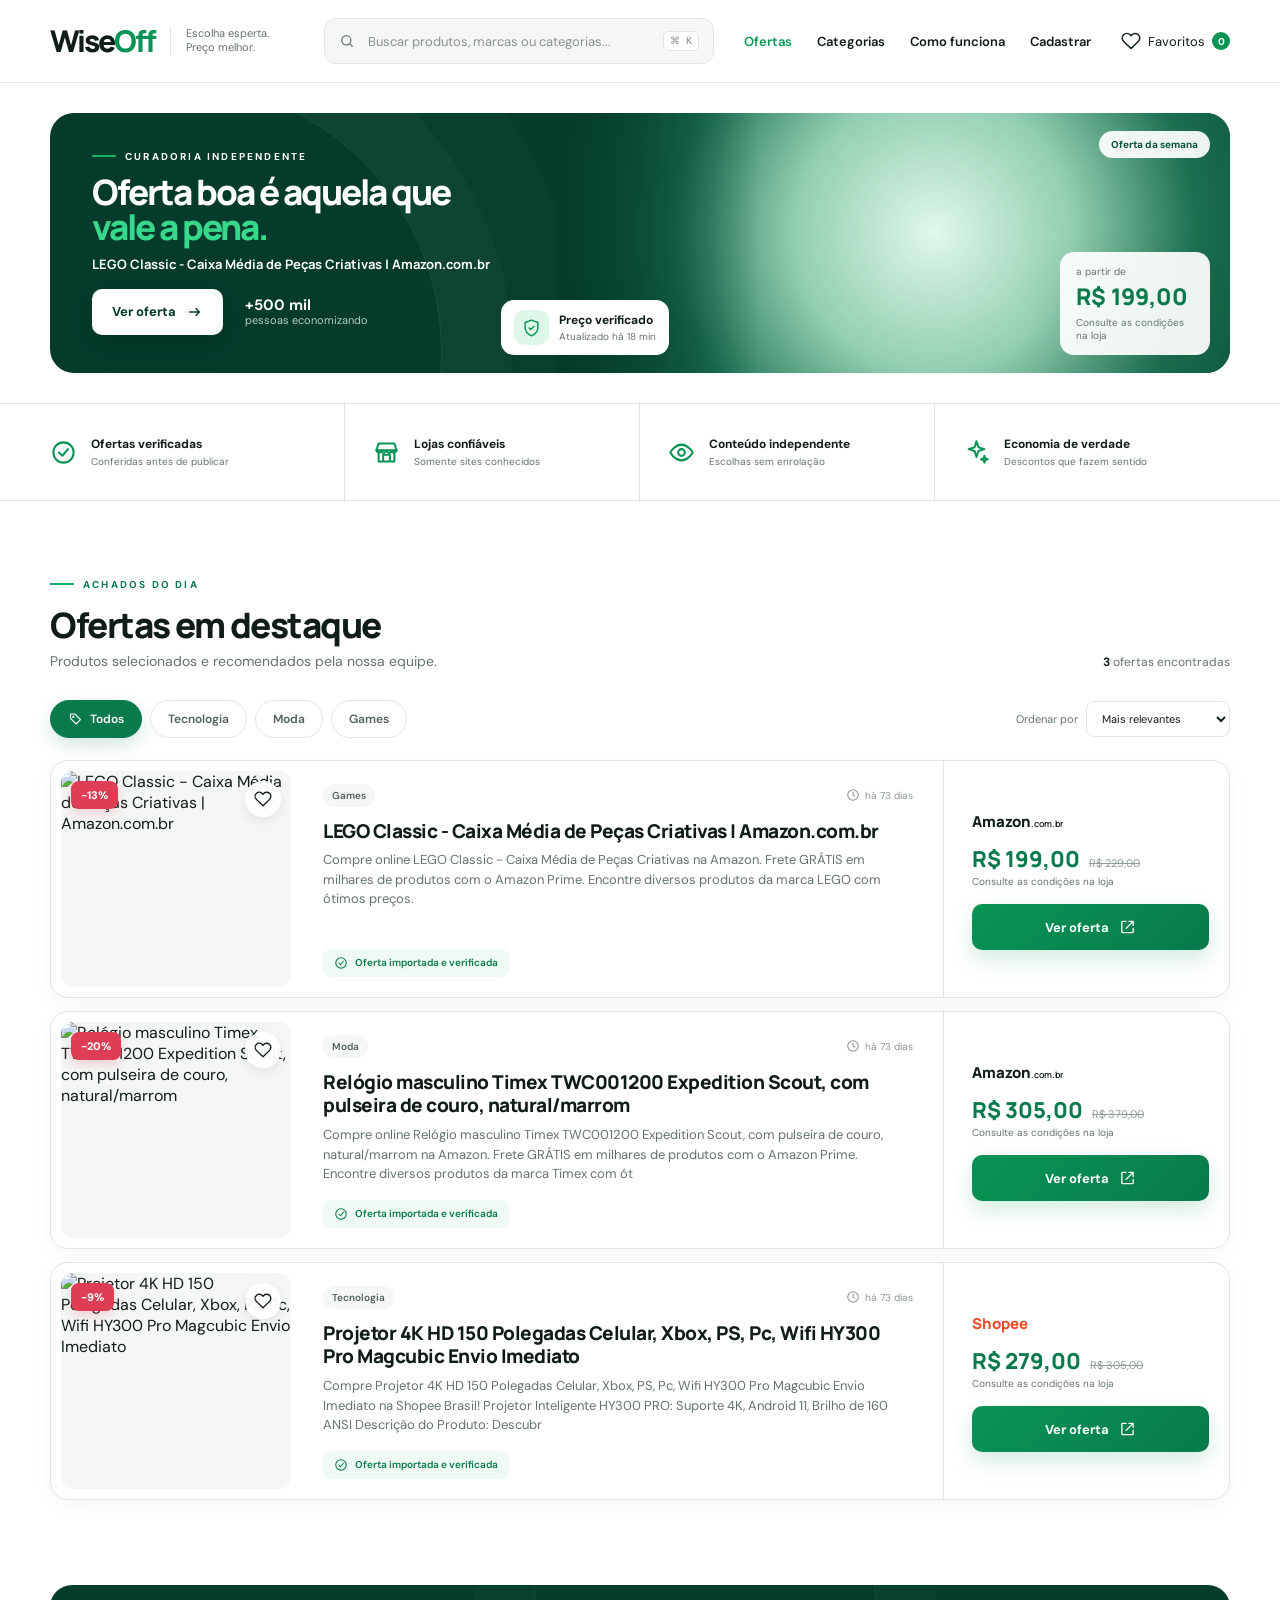
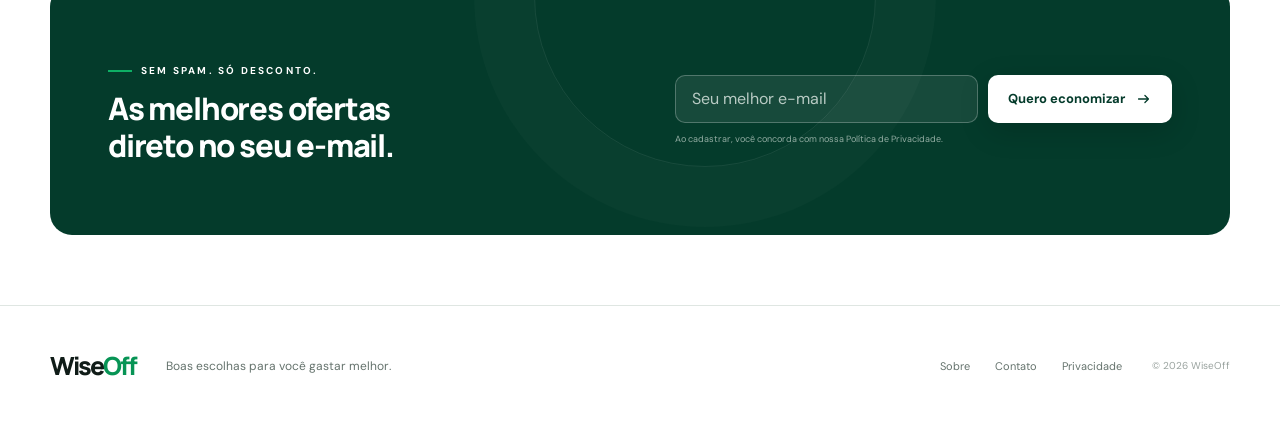
==== index.html @ df5af007 "Publicação inicial da WiseOff" ====
<!doctype html>
<html lang="pt-BR">
  <head>
    <meta charset="UTF-8" />
    <meta name="viewport" content="width=device-width, initial-scale=1.0" />
    <meta name="description" content="Encontre ofertas verificadas, descontos reais e produtos selecionados nas principais lojas do Brasil. Economize com a curadoria independente da WiseOff." />
    <meta name="robots" content="index, follow, max-image-preview:large, max-snippet:-1, max-video-preview:-1" />
    <meta name="author" content="WiseOff" />
    <link rel="canonical" href="https://wiseoff.com.br/" />
    <link rel="alternate" hreflang="pt-BR" href="https://wiseoff.com.br/" />
    <meta property="og:type" content="website" />
    <meta property="og:locale" content="pt_BR" />
    <meta property="og:site_name" content="WiseOff" />
    <meta property="og:title" content="WiseOff — Ofertas que realmente valem a pena" />
    <meta property="og:description" content="Ofertas verificadas, preços reais e boas escolhas nas principais lojas do Brasil." />
    <meta property="og:url" content="https://wiseoff.com.br/" />
    <meta property="og:image" content="https://wiseoff.com.br/Imagens_Base/BaseLayout.png" />
    <meta property="og:image:alt" content="WiseOff, ofertas que realmente valem a pena" />
    <meta name="twitter:card" content="summary_large_image" />
    <meta name="twitter:title" content="WiseOff — Ofertas que realmente valem a pena" />
    <meta name="twitter:description" content="Ofertas verificadas e preços reais para você economizar." />
    <meta name="twitter:image" content="https://wiseoff.com.br/Imagens_Base/BaseLayout.png" />
    <meta name="theme-color" content="#087a4b" />
    <link rel="icon" href="/favicon.svg" type="image/svg+xml" />
    <link rel="manifest" href="/site.webmanifest" />
    <title>WiseOff — Ofertas que realmente valem a pena</title>
    <script type="application/ld+json">
      {
        "@context": "https://schema.org",
        "@graph": [
          {
            "@type": "Organization",
            "@id": "https://wiseoff.com.br/#organization",
            "name": "WiseOff",
            "url": "https://wiseoff.com.br/",
            "logo": { "@type": "ImageObject", "url": "https://wiseoff.com.br/Imagens_Base/BaseLayout.png" }
          },
          {
            "@type": "WebSite",
            "@id": "https://wiseoff.com.br/#website",
            "url": "https://wiseoff.com.br/",
            "name": "WiseOff",
            "inLanguage": "pt-BR",
            "publisher": { "@id": "https://wiseoff.com.br/#organization" },
            "potentialAction": {
              "@type": "SearchAction",
              "target": { "@type": "EntryPoint", "urlTemplate": "https://wiseoff.com.br/?q={search_term_string}" },
              "query-input": "required name=search_term_string"
            }
          }
        ]
      }
    </script>
    <link rel="preconnect" href="https://fonts.googleapis.com" />
    <link rel="preconnect" href="https://fonts.gstatic.com" crossorigin />
    <link href="https://fonts.googleapis.com/css2?family=DM+Sans:wght@400;500;600;700&family=Manrope:wght@600;700;800&display=swap" rel="stylesheet" />
    <link rel="stylesheet" href="styles.css" />
  </head>
  <body>
    <header class="site-header">
      <div class="shell nav-wrap">
        <a class="brand" href="#" aria-label="WiseOff, página inicial">
          <span>Wise<span>Off</span></span>
          <small>Escolha esperta.<br />Preço melhor.</small>
        </a>

        <label class="top-search" aria-label="Buscar ofertas">
          <svg aria-hidden="true"><use href="#icon-search" /></svg>
          <input id="searchInput" type="search" placeholder="Buscar produtos, marcas ou categorias..." autocomplete="off" />
          <kbd>⌘ K</kbd>
        </label>

        <nav class="desktop-nav" aria-label="Navegação principal">
          <a class="active" href="#ofertas">Ofertas</a>
          <a href="#categorias">Categorias</a>
          <a href="#como-funciona">Como funciona</a>
          <a href="admin.html">Cadastrar</a>
        </nav>

        <button class="favorites-link" id="favoriteFilter" type="button" aria-label="Mostrar favoritos">
          <svg><use href="#icon-heart" /></svg>
          <span>Favoritos</span>
          <b id="favoriteCount">0</b>
        </button>
      </div>
    </header>

    <main>
      <section class="hero shell" aria-labelledby="heroTitle">
        <div class="hero-copy">
          <span class="eyebrow"><i></i> Curadoria independente</span>
          <h1 id="heroTitle">Oferta boa é aquela que <em>vale a pena.</em></h1>
          <strong class="hero-featured-name" id="featuredName">As melhores ofertas da internet</strong>
          <div class="hero-actions">
            <a class="button button-light" id="featuredLink" href="#ofertas">Explorar ofertas <svg><use href="#icon-arrow" /></svg></a>
            <span><b>+500 mil</b> pessoas economizando</span>
          </div>
        </div>
        <div class="hero-product" aria-label="Oferta da semana">
          <div class="hero-badge">Oferta da semana</div>
          <div class="hero-image-wrap">
            <img id="featuredImage" src="https://images.unsplash.com/photo-1546868871-7041f2a55e12?auto=format&fit=crop&w=760&q=90" alt="Produto em destaque" />
          </div>
          <div class="floating-price">
            <small>a partir de</small>
            <strong id="featuredPrice">R$ 899</strong>
            <span id="featuredInstallment">até 10x sem juros</span>
          </div>
        </div>
        <div class="hero-proof">
          <div class="proof-icon"><svg><use href="#icon-shield" /></svg></div>
          <div><strong>Preço verificado</strong><span>Atualizado há 18 min</span></div>
        </div>
      </section>

      <section class="trust-strip" id="como-funciona">
        <div class="shell trust-grid">
          <div><svg><use href="#icon-check" /></svg><p><strong>Ofertas verificadas</strong><span>Conferidas antes de publicar</span></p></div>
          <div><svg><use href="#icon-store" /></svg><p><strong>Lojas confiáveis</strong><span>Somente sites conhecidos</span></p></div>
          <div><svg><use href="#icon-eye" /></svg><p><strong>Conteúdo independente</strong><span>Escolhas sem enrolação</span></p></div>
          <div><svg><use href="#icon-spark" /></svg><p><strong>Economia de verdade</strong><span>Descontos que fazem sentido</span></p></div>
        </div>
      </section>

      <section class="offers shell" id="ofertas">
        <div class="section-heading">
          <div>
            <span class="eyebrow dark"><i></i> Achados do dia</span>
            <h2>Ofertas em destaque</h2>
            <p>Produtos selecionados e recomendados pela nossa equipe.</p>
          </div>
          <div class="results-meta"><b id="resultCount">0</b> ofertas encontradas</div>
        </div>

        <div class="filters" id="categorias">
          <div class="category-list" id="categoryList" aria-label="Filtrar por categoria"></div>
          <label class="sort-control">
            <span>Ordenar por</span>
            <select id="sortSelect">
              <option value="featured">Mais relevantes</option>
              <option value="discount">Maior desconto</option>
              <option value="lowest">Menor preço</option>
              <option value="recent">Mais recentes</option>
            </select>
          </label>
        </div>

        <div class="product-list" id="productList" aria-live="polite" itemscope itemtype="https://schema.org/ItemList"></div>
        <div class="empty-state" id="emptyState" hidden>
          <svg><use href="#icon-search" /></svg>
          <h3>Nenhuma oferta por aqui</h3>
          <p>Tente buscar outro produto ou selecionar uma categoria diferente.</p>
          <button class="button button-green" id="clearFilters" type="button">Limpar filtros</button>
        </div>
      </section>

      <section class="newsletter shell">
        <div>
          <span class="eyebrow"><i></i> Sem spam. Só desconto.</span>
          <h2>As melhores ofertas<br />direto no seu e-mail.</h2>
        </div>
        <form id="newsletterForm">
          <label>
            <span class="sr-only">Seu melhor e-mail</span>
            <input type="email" placeholder="Seu melhor e-mail" required />
          </label>
          <button class="button button-light" type="submit">Quero economizar <svg><use href="#icon-arrow" /></svg></button>
          <small>Ao cadastrar, você concorda com nossa Política de Privacidade.</small>
        </form>
      </section>
    </main>

    <footer>
      <div class="shell footer-wrap">
        <a class="brand footer-brand" href="#"><span>Wise<span>Off</span></span></a>
        <p>Boas escolhas para você gastar melhor.</p>
        <nav><a href="#">Sobre</a><a href="#">Contato</a><a href="#">Privacidade</a></nav>
        <small>© 2026 WiseOff</small>
      </div>
    </footer>

    <div class="toast" id="toast" role="status"></div>

    <svg class="svg-sprite" aria-hidden="true">
      <symbol id="icon-search" viewBox="0 0 24 24"><circle cx="11" cy="11" r="7"/><path d="m20 20-4-4"/></symbol>
      <symbol id="icon-heart" viewBox="0 0 24 24"><path d="M20.8 4.6a5.5 5.5 0 0 0-7.8 0L12 5.7l-1.1-1.1a5.5 5.5 0 0 0-7.8 7.8l1.1 1.1L12 21l7.8-7.5 1.1-1.1a5.5 5.5 0 0 0-.1-7.8Z"/></symbol>
      <symbol id="icon-arrow" viewBox="0 0 24 24"><path d="M5 12h14M14 7l5 5-5 5"/></symbol>
      <symbol id="icon-shield" viewBox="0 0 24 24"><path d="M12 22s8-4 8-10V5l-8-3-8 3v7c0 6 8 10 8 10Z"/><path d="m9 12 2 2 4-4"/></symbol>
      <symbol id="icon-check" viewBox="0 0 24 24"><circle cx="12" cy="12" r="9"/><path d="m8 12 3 3 5-6"/></symbol>
      <symbol id="icon-store" viewBox="0 0 24 24"><path d="M3 10h18l-2-6H5l-2 6Z"/><path d="M5 10v10h14V10M9 20v-6h6v6M3 10c0 2 3 3 4.5 1 1.5 2 4.5 1 4.5-1 0 2 3 3 4.5 1 1.5 2 4.5 1 4.5-1"/></symbol>
      <symbol id="icon-eye" viewBox="0 0 24 24"><path d="M2 12s4-7 10-7 10 7 10 7-4 7-10 7S2 12 2 12Z"/><circle cx="12" cy="12" r="3"/></symbol>
      <symbol id="icon-spark" viewBox="0 0 24 24"><path d="m12 2 1.7 5.3L19 9l-5.3 1.7L12 16l-1.7-5.3L5 9l5.3-1.7L12 2ZM19 15l.8 2.2L22 18l-2.2.8L19 21l-.8-2.2L16 18l2.2-.8L19 15Z"/></symbol>
      <symbol id="icon-clock" viewBox="0 0 24 24"><circle cx="12" cy="12" r="9"/><path d="M12 7v5l3 2"/></symbol>
      <symbol id="icon-external" viewBox="0 0 24 24"><path d="M14 4h6v6M10 14 20 4M20 14v5a1 1 0 0 1-1 1H5a1 1 0 0 1-1-1V5a1 1 0 0 1 1-1h5"/></symbol>
      <symbol id="icon-tag" viewBox="0 0 24 24"><path d="M20 13 13 20l-9-9V4h7l9 9Z"/><circle cx="8.5" cy="8.5" r="1"/></symbol>
    </svg>

    <script src="products.js"></script>
    <script src="app.js"></script>
  </body>
</html>
---- styles.css ----
:root {
  --green-950: #043b2b;
  --green-900: #05533a;
  --green-700: #087a4b;
  --green-600: #079455;
  --green-500: #0eaf65;
  --green-100: #dff7e9;
  --green-50: #eefaf3;
  --ink: #101c18;
  --muted: #65736d;
  --line: #dfe6e2;
  --surface: #f4f7f5;
  --white: #fff;
  --red: #df3d55;
  --radius: 18px;
  --shadow: 0 16px 45px rgba(22, 50, 40, .08);
}

* { box-sizing: border-box; }
html { scroll-behavior: smooth; }
body { margin: 0; color: var(--ink); background: var(--white); font-family: "DM Sans", sans-serif; -webkit-font-smoothing: antialiased; }
button, input, select { font: inherit; }
button, a { -webkit-tap-highlight-color: transparent; }
a { color: inherit; text-decoration: none; }
img { display: block; max-width: 100%; }
.shell { width: min(1180px, calc(100% - 48px)); margin-inline: auto; }
.svg-sprite { position: absolute; width: 0; height: 0; overflow: hidden; }
svg { width: 22px; height: 22px; fill: none; stroke: currentColor; stroke-width: 1.8; stroke-linecap: round; stroke-linejoin: round; }
.sr-only { position: absolute; width: 1px; height: 1px; padding: 0; margin: -1px; overflow: hidden; clip: rect(0, 0, 0, 0); white-space: nowrap; border: 0; }

.site-header { position: sticky; z-index: 20; top: 0; background: rgba(255,255,255,.94); border-bottom: 1px solid rgba(223,230,226,.8); backdrop-filter: blur(16px); }
.nav-wrap { height: 82px; display: flex; align-items: center; gap: 30px; }
.brand { display: flex; align-items: center; gap: 15px; flex: 0 0 auto; }
.brand > span { font: 800 30px/1 "Manrope", sans-serif; letter-spacing: -2px; }
.brand > span span { color: var(--green-600); }
.brand small { padding-left: 15px; border-left: 1px solid var(--line); color: var(--muted); font-size: 11px; line-height: 1.25; }
.top-search { width: 390px; height: 46px; margin-left: auto; padding: 0 14px; display: flex; align-items: center; gap: 11px; border: 1px solid var(--line); border-radius: 12px; background: var(--surface); transition: .2s; }
.top-search:focus-within { border-color: var(--green-500); background: white; box-shadow: 0 0 0 3px rgba(14,175,101,.09); }
.top-search svg { width: 20px; color: var(--muted); }
.top-search input { width: 100%; min-width: 0; border: 0; outline: 0; background: transparent; color: var(--ink); font-size: 13px; }
.top-search input::placeholder { color: #89928e; }
.top-search kbd { padding: 3px 6px; color: #89928e; border: 1px solid var(--line); border-radius: 5px; background: white; font-size: 10px; white-space: nowrap; }
.desktop-nav { display: flex; align-items: center; gap: 25px; font-size: 13px; font-weight: 600; }
.desktop-nav a { transition: color .2s; }
.desktop-nav a:hover, .desktop-nav .active { color: var(--green-600); }
.favorites-link { display: flex; align-items: center; gap: 7px; padding: 0; border: 0; background: none; color: var(--ink); cursor: pointer; font-size: 13px; }
.favorites-link svg { width: 20px; }
.favorites-link b { min-width: 18px; height: 18px; display: grid; place-items: center; color: white; background: var(--green-600); border-radius: 50%; font-size: 10px; }
.favorites-link.active { color: var(--green-600); }
.favorites-link.active svg { fill: var(--green-600); }

.hero { height: 260px; min-height: 260px; margin-top: 30px; position: relative; display: grid; grid-template-columns: 43% 57%; overflow: hidden; color: white; background: var(--green-950); border-radius: 24px; }
.hero::before { content: ""; position: absolute; left: -150px; bottom: -250px; width: 540px; height: 540px; border: 1px solid rgba(255,255,255,.1); border-radius: 50%; box-shadow: 0 0 0 70px rgba(255,255,255,.025), 0 0 0 140px rgba(255,255,255,.02); }
.hero-copy { z-index: 2; padding: 28px 10px 24px 42px; }
.eyebrow { display: inline-flex; align-items: center; gap: 9px; text-transform: uppercase; letter-spacing: 2.2px; font-size: 10px; font-weight: 700; }
.eyebrow i { width: 24px; height: 2px; background: var(--green-500); }
.eyebrow.dark { color: var(--green-700); }
.hero h1 { max-width: 440px; margin: 12px 0 9px; font: 800 35px/1.02 "Manrope", sans-serif; letter-spacing: -2px; }
.hero h1 em { display: block; color: #38d88c; font-style: normal; }
.hero-featured-name { max-width: 400px; display: -webkit-box; overflow: hidden; -webkit-box-orient: vertical; -webkit-line-clamp: 1; color: white; font: 700 13px "Manrope", sans-serif; }
.hero-actions { margin-top: 16px; display: flex; align-items: center; gap: 22px; }
.hero-actions > span { color: #b8cdc5; font-size: 11px; line-height: 1.25; }
.hero-actions > span b { display: block; color: white; font-size: 15px; }
.button { min-height: 46px; padding: 0 20px; display: inline-flex; align-items: center; justify-content: center; gap: 10px; border: 0; border-radius: 10px; cursor: pointer; font-weight: 700; font-size: 13px; transition: transform .2s, box-shadow .2s, background .2s; }
.button:hover { transform: translateY(-2px); }
.button svg { width: 17px; }
.button-light { color: var(--green-950); background: white; box-shadow: 0 8px 30px rgba(0,0,0,.16); }
.button-green { color: white; background: linear-gradient(135deg, var(--green-600), var(--green-700)); box-shadow: 0 9px 22px rgba(7,148,85,.18); }
.button-green:hover { background: var(--green-900); }
.hero-product { position: relative; min-width: 0; background: radial-gradient(circle at 56% 46%, #dff8ea 0, #91cdb1 35%, #1b7050 65%, #064530 100%); }
.hero-product::after { content: ""; position: absolute; inset: 0; background: linear-gradient(90deg, var(--green-950) 0, transparent 30%); pointer-events: none; }
.hero-image-wrap { position: absolute; inset: 0; overflow: hidden; }
.hero-image-wrap img { width: 100%; height: 100%; object-fit: cover; mix-blend-mode: multiply; filter: saturate(.7) contrast(1.06); }
.hero-badge { position: absolute; z-index: 3; top: 18px; right: 20px; padding: 7px 12px; background: rgba(255,255,255,.92); color: var(--green-900); border-radius: 30px; font-size: 10px; font-weight: 700; }
.floating-price { position: absolute; z-index: 3; right: 20px; bottom: 18px; width: 150px; padding: 13px 16px; color: var(--ink); background: rgba(255,255,255,.92); border-radius: 14px; box-shadow: var(--shadow); backdrop-filter: blur(10px); }
.floating-price small, .floating-price span { display: block; color: var(--muted); font-size: 10px; }
.floating-price strong { display: block; margin: 2px 0 4px; color: var(--green-700); font: 800 23px "Manrope", sans-serif; }
.hero-proof { position: absolute; z-index: 4; left: calc(43% - 56px); bottom: 18px; padding: 10px 13px; display: flex; align-items: center; gap: 10px; color: var(--ink); background: white; border-radius: 13px; box-shadow: var(--shadow); }
.proof-icon { width: 35px; height: 35px; display: grid; place-items: center; color: var(--green-600); background: var(--green-100); border-radius: 10px; }
.proof-icon svg { width: 19px; }
.hero-proof strong, .hero-proof span { display: block; }
.hero-proof strong { font-size: 12px; }
.hero-proof span { margin-top: 2px; color: var(--muted); font-size: 10px; }

.trust-strip { margin-top: 30px; border-block: 1px solid var(--line); }
.trust-grid { min-height: 96px; display: grid; grid-template-columns: repeat(4, 1fr); }
.trust-grid > div { padding: 20px 28px; display: flex; align-items: center; gap: 14px; border-right: 1px solid var(--line); }
.trust-grid > div:first-child { padding-left: 0; }
.trust-grid > div:last-child { padding-right: 0; border-right: 0; }
.trust-grid svg { flex: 0 0 auto; color: var(--green-600); width: 27px; height: 27px; }
.trust-grid p { margin: 0; }
.trust-grid strong, .trust-grid span { display: block; }
.trust-grid strong { font-size: 12px; }
.trust-grid span { margin-top: 3px; color: var(--muted); font-size: 10px; }

.offers { padding-top: 68px; padding-bottom: 85px; }
.section-heading { display: flex; align-items: end; justify-content: space-between; gap: 20px; }
.section-heading h2 { margin: 10px 0 3px; font: 800 35px "Manrope", sans-serif; letter-spacing: -1.5px; }
.section-heading p { margin: 0; color: var(--muted); font-size: 14px; }
.results-meta { color: var(--muted); font-size: 12px; }
.results-meta b { color: var(--ink); }
.filters { margin: 30px 0 22px; display: flex; align-items: center; justify-content: space-between; gap: 20px; }
.category-list { display: flex; flex-wrap: wrap; gap: 8px; }
.category-button { min-height: 38px; padding: 0 17px; display: inline-flex; align-items: center; gap: 7px; border: 1px solid var(--line); border-radius: 30px; color: #53615b; background: white; cursor: pointer; font-size: 12px; font-weight: 600; transition: .2s; }
.category-button svg { width: 15px; }
.category-button:hover { border-color: var(--green-500); color: var(--green-700); }
.category-button.active { border-color: var(--green-700); color: white; background: var(--green-700); box-shadow: 0 7px 18px rgba(8,122,75,.18); }
.sort-control { display: flex; align-items: center; gap: 8px; color: var(--muted); font-size: 11px; white-space: nowrap; }
.sort-control select { padding: 9px 30px 9px 11px; border: 1px solid var(--line); border-radius: 8px; outline: none; color: var(--ink); background: white; font-size: 11px; }
.product-list { display: grid; gap: 13px; }
.product-card { height: 238px; min-height: 0; display: grid; grid-template-columns: 250px 1fr 285px; overflow: hidden; border: 1px solid var(--line); border-radius: var(--radius); background: white; box-shadow: 0 5px 20px rgba(25,55,43,.045); transition: transform .25s, box-shadow .25s, border-color .25s; }
.product-card:hover { transform: translateY(-3px); border-color: #cbd9d2; box-shadow: var(--shadow); }
.product-media { position: relative; margin: 10px; overflow: hidden; border-radius: 12px; background: var(--surface); }
.product-media > a { width: 100%; height: 100%; display: block; }
.product-media img { width: 100%; height: 100%; object-fit: cover; transition: transform .45s; }
.product-card:hover .product-media img { transform: scale(1.035); }
.discount-badge { position: absolute; top: 10px; left: 10px; padding: 7px 10px; color: white; background: var(--red); border-radius: 8px; font-size: 11px; font-weight: 800; box-shadow: 0 5px 12px rgba(223,61,85,.2); }
.heart-button { position: absolute; top: 10px; right: 10px; width: 36px; height: 36px; display: grid; place-items: center; color: var(--ink); background: rgba(255,255,255,.94); border: 0; border-radius: 50%; box-shadow: 0 4px 12px rgba(0,0,0,.08); cursor: pointer; }
.heart-button svg { width: 18px; }
.heart-button.selected { color: var(--red); }
.heart-button.selected svg { fill: var(--red); }
.product-info { min-width: 0; padding: 23px 30px 20px 22px; display: flex; flex-direction: column; border-right: 1px solid var(--line); }
.product-topline { display: flex; align-items: center; justify-content: space-between; gap: 10px; }
.category-pill { padding: 5px 9px; color: #53615b; background: var(--surface); border-radius: 20px; font-size: 10px; font-weight: 600; }
.product-time { display: flex; align-items: center; gap: 5px; color: #8b9691; font-size: 10px; }
.product-time svg { width: 14px; }
.product-info h3 { margin: 13px 0 7px; display: -webkit-box; overflow: hidden; -webkit-box-orient: vertical; -webkit-line-clamp: 2; font: 800 19px/1.25 "Manrope", sans-serif; letter-spacing: -.5px; }
.product-info > p { margin: 0; display: -webkit-box; overflow: hidden; -webkit-box-orient: vertical; -webkit-line-clamp: 3; color: var(--muted); font-size: 13px; line-height: 1.5; }
.editor-pick { width: fit-content; margin-top: auto; padding: 7px 11px; display: flex; align-items: center; gap: 7px; color: var(--green-700); background: var(--green-50); border-radius: 8px; font-size: 10px; font-weight: 600; }
.editor-pick svg { width: 14px; height: 14px; }
.product-buy { padding: 24px 20px 20px 28px; display: flex; flex-direction: column; justify-content: center; }
.store { display: block; min-height: 22px; color: var(--ink); font: 800 15px "Manrope", sans-serif; }
.store-amazon::after { content: ".com.br"; font-weight: 600; font-size: 9px; }
.store-mercadolivre { color: #22408b; }
.store-magalu { color: #0086db; }
.store-nike { font-style: italic; }
.store-shopee { color: #ed4d2d; }
.price-row { margin: 11px 0 1px; display: flex; flex-wrap: wrap; align-items: baseline; gap: 9px; }
.price-row strong { color: var(--green-700); font: 800 22px "Manrope", sans-serif; }
.price-row del { color: #909a96; font-size: 11px; }
.product-buy > small { color: var(--muted); font-size: 10px; }
.product-buy .button { width: 100%; margin-top: 16px; }
.empty-state { padding: 70px 20px; text-align: center; border: 1px dashed var(--line); border-radius: var(--radius); background: var(--surface); }
.empty-state svg { width: 36px; height: 36px; color: var(--green-600); }
.empty-state h3 { margin: 12px 0 4px; }
.empty-state p { margin: 0 0 20px; color: var(--muted); font-size: 13px; }

.newsletter { min-height: 250px; margin-bottom: 70px; padding: 50px 58px; display: grid; grid-template-columns: 1fr 1fr; align-items: center; gap: 70px; color: white; background: var(--green-950); border-radius: 22px; overflow: hidden; position: relative; }
.newsletter::after { content: ""; position: absolute; width: 340px; height: 340px; top: -160px; right: 30%; border: 1px solid rgba(255,255,255,.08); border-radius: 50%; box-shadow: 0 0 0 60px rgba(255,255,255,.018); pointer-events: none; }
.newsletter h2 { margin: 13px 0 0; font: 800 31px/1.18 "Manrope", sans-serif; letter-spacing: -1.2px; }
.newsletter form { position: relative; z-index: 1; display: grid; grid-template-columns: 1fr auto; gap: 10px; }
.newsletter input { width: 100%; height: 48px; padding: 0 16px; color: white; border: 1px solid rgba(255,255,255,.25); border-radius: 10px; outline: 0; background: rgba(255,255,255,.08); }
.newsletter input::placeholder { color: #b9cbc4; }
.newsletter form small { grid-column: 1 / -1; color: #93ada3; font-size: 9px; }
footer { border-top: 1px solid var(--line); }
.footer-wrap { min-height: 120px; display: flex; align-items: center; gap: 30px; }
.footer-brand .brand > span, .footer-brand > span { font-size: 25px; }
.footer-wrap > p { margin: 0; color: var(--muted); font-size: 12px; }
.footer-wrap nav { margin-left: auto; display: flex; gap: 25px; color: var(--muted); font-size: 11px; }
.footer-wrap > small { color: #9aa39f; font-size: 10px; }
.toast { position: fixed; z-index: 50; right: 24px; bottom: 24px; padding: 15px 19px; color: white; background: var(--green-950); border-radius: 10px; box-shadow: var(--shadow); font-size: 12px; transform: translateY(80px); opacity: 0; pointer-events: none; transition: .3s; }
.toast.show { opacity: 1; transform: translateY(0); }

@media (max-width: 1000px) {
  .desktop-nav { display: none; }
  .top-search { width: auto; flex: 1; }
  .product-card { grid-template-columns: 220px 1fr 230px; }
  .product-info { padding-inline: 17px; }
  .product-buy { padding-inline: 18px; }
}

@media (max-width: 780px) {
  .shell { width: min(100% - 28px, 620px); }
  .nav-wrap { height: auto; padding-block: 14px; flex-wrap: wrap; gap: 12px; }
  .brand small, .favorites-link span, .top-search kbd { display: none; }
  .top-search { order: 3; flex-basis: 100%; }
  .favorites-link { margin-left: auto; }
  .hero { height: 430px; min-height: 430px; margin-top: 14px; grid-template-columns: 1fr; grid-template-rows: 245px 185px; }
  .hero-copy { padding: 28px 24px 18px; }
  .hero h1 { font-size: clamp(31px, 8vw, 38px); }
  .hero-product::after { background: linear-gradient(180deg, var(--green-950) 0, transparent 38%); }
  .hero-proof { left: 30px; bottom: 20px; }
  .floating-price { right: 20px; bottom: 20px; }
  .trust-grid { grid-template-columns: 1fr 1fr; }
  .trust-grid > div { padding: 18px 12px; border-bottom: 1px solid var(--line); }
  .trust-grid > div:nth-child(2) { border-right: 0; }
  .trust-grid > div:nth-child(n+3) { border-bottom: 0; }
  .trust-grid > div:first-child { padding-left: 12px; }
  .section-heading { align-items: start; }
  .section-heading h2 { font-size: 29px; }
  .results-meta { padding-top: 28px; }
  .filters { align-items: stretch; flex-direction: column; }
  .category-list { flex-wrap: nowrap; padding-bottom: 5px; overflow-x: auto; scrollbar-width: none; }
  .category-button { flex: 0 0 auto; }
  .sort-control { align-self: flex-end; }
  .product-card { grid-template-columns: 43% 57%; grid-template-rows: auto auto; }
  .product-card { height: auto; min-height: 0; }
  .product-media { min-height: 230px; }
  .product-info { border-right: 0; }
  .product-buy { grid-column: 1 / -1; padding: 14px; display: grid; grid-template-columns: 1fr auto; align-items: center; border-top: 1px solid var(--line); }
  .product-buy .store, .product-buy small { grid-column: 1; }
  .price-row { grid-column: 1; }
  .product-buy .button { grid-column: 2; grid-row: 1 / 4; width: 160px; margin: 0; }
  .newsletter { padding: 38px 28px; grid-template-columns: 1fr; gap: 28px; }
  .footer-wrap { padding-block: 30px; flex-wrap: wrap; gap: 16px 25px; }
  .footer-wrap nav { order: 3; width: 100%; margin-left: 0; }
}

@media (max-width: 520px) {
  .brand > span { font-size: 27px; }
  .hero { height: 430px; min-height: 430px; }
  .hero-copy { padding-inline: 23px; }
  .hero-actions { gap: 13px; }
  .hero-actions > span { display: none; }
  .hero-proof { left: 16px; bottom: 14px; }
  .floating-price { right: 14px; bottom: 14px; width: 140px; }
  .trust-grid { grid-template-columns: 1fr; }
  .trust-grid > div { border-right: 0; border-bottom: 1px solid var(--line) !important; }
  .trust-grid > div:last-child { border-bottom: 0 !important; }
  .offers { padding-top: 50px; }
  .section-heading { display: block; }
  .results-meta { padding-top: 12px; }
  .product-card { display: block; }
  .product-media { height: 240px; }
  .product-info { padding: 12px 16px 18px; }
  .product-info h3 { margin-top: 10px; }
  .editor-pick { margin-top: 14px; }
  .product-buy { padding: 16px; grid-template-columns: 1fr; }
  .product-buy .button { grid-column: 1; grid-row: auto; width: 100%; margin-top: 14px; }
  .newsletter form { grid-template-columns: 1fr; }
  .newsletter form small { grid-column: 1; }
  .newsletter .button { width: 100%; }
}

@media (prefers-reduced-motion: reduce) {
  *, *::before, *::after { scroll-behavior: auto !important; transition-duration: .01ms !important; animation-duration: .01ms !important; }
}

/* Painel de cadastro */
.admin-page { background: #f5f8f6; }
.admin-nav { justify-content: space-between; }
.back-link { display: inline-flex; align-items: center; gap: 8px; color: var(--green-700); font-size: 13px; font-weight: 700; }
.back-link svg { width: 18px; }
.admin-main { padding-block: 55px 90px; }
.admin-heading { display: flex; align-items: end; justify-content: space-between; gap: 30px; margin-bottom: 30px; }
.admin-heading h1 { margin: 10px 0 4px; font: 800 38px "Manrope", sans-serif; letter-spacing: -1.7px; }
.admin-heading p { margin: 0; color: var(--muted); font-size: 14px; }
.storage-note { max-width: 280px; padding: 14px 17px; display: flex; flex-direction: column; background: var(--green-50); border: 1px solid #d6eee0; border-radius: 12px; }
.storage-note strong { color: var(--green-700); font-size: 12px; }
.storage-note span { margin-top: 3px; color: var(--muted); font-size: 10px; }
.admin-layout { display: grid; grid-template-columns: minmax(0, 1fr) 350px; gap: 24px; align-items: start; }
.form-panel, .preview-panel, .registered-products { background: white; border: 1px solid var(--line); border-radius: var(--radius); box-shadow: 0 7px 25px rgba(25,55,43,.045); }
.form-panel { padding: 30px; }
.url-importer { margin-bottom: 30px; padding: 22px; color: white; background: var(--green-950); border-radius: 14px; }
.importer-copy span { color: #54d99a; text-transform: uppercase; letter-spacing: 1.5px; font-size: 9px; font-weight: 800; }
.importer-copy h2 { margin: 4px 0 3px; font: 800 20px "Manrope", sans-serif; }
.importer-copy p { margin: 0; color: #b7cec5; font-size: 11px; }
.importer-control { margin-top: 16px; display: grid; grid-template-columns: 1fr auto; gap: 9px; }
.importer-control input { width: 100%; height: 46px; padding: 0 14px; border: 1px solid rgba(255,255,255,.2); border-radius: 9px; outline: 0; background: white; color: var(--ink); font-size: 12px; }
.importer-control .button { background: var(--green-500); box-shadow: none; }
.importer-control .button:disabled { opacity: .65; cursor: wait; }
.importer-control .button.loading svg { animation: importPulse .8s ease-in-out infinite alternate; }
.import-status { min-height: 14px; margin-top: 9px; color: #b7cec5; font-size: 10px; }
.import-status.success { color: #7cf0b5; }
.import-status.warning { color: #ffe09a; }
.import-status.error { color: #ff9fae; }
@keyframes importPulse { to { transform: translateX(4px); } }
.panel-title { margin-bottom: 25px; padding-bottom: 20px; display: flex; justify-content: space-between; align-items: end; border-bottom: 1px solid var(--line); }
.panel-title span, .preview-label { color: var(--green-700); text-transform: uppercase; letter-spacing: 1.5px; font-size: 9px; font-weight: 700; }
.panel-title h2 { margin: 4px 0 0; font: 800 21px "Manrope", sans-serif; }
.text-button { padding: 0; border: 0; color: var(--green-700); background: none; cursor: pointer; font-size: 10px; font-weight: 700; }
.field-grid { display: grid; grid-template-columns: 1fr 1fr; gap: 20px; }
.field { min-width: 0; display: flex; flex-direction: column; gap: 7px; }
.field-wide { grid-column: 1 / -1; }
.field > span { font-size: 10px; font-weight: 700; }
.field input, .field textarea { width: 100%; padding: 12px 13px; border: 1px solid var(--line); border-radius: 9px; outline: none; color: var(--ink); background: #fbfcfb; font-size: 13px; resize: vertical; transition: .2s; }
.field input:focus, .field textarea:focus { border-color: var(--green-500); background: white; box-shadow: 0 0 0 3px rgba(14,175,101,.08); }
.field small { align-self: flex-end; color: #8a9691; font-size: 9px; }
.money-input { position: relative; }
.money-input i { position: absolute; left: 13px; top: 50%; transform: translateY(-50%); color: var(--green-700); font-size: 12px; font-style: normal; font-weight: 700; }
.money-input input { padding-left: 39px; }
.form-actions { margin-top: 28px; padding-top: 22px; display: flex; gap: 10px; border-top: 1px solid var(--line); }
.button-secondary { color: var(--ink); background: var(--surface); border: 1px solid var(--line); }
.preview-panel { position: sticky; top: 106px; padding: 22px; }
.preview-card { margin-top: 12px; overflow: hidden; border: 1px solid var(--line); border-radius: 14px; }
.preview-image { position: relative; height: 225px; background: var(--surface); }
.preview-image > img { width: 100%; height: 100%; object-fit: cover; }
.preview-image > img[hidden], .image-placeholder[hidden] { display: none; }
.image-placeholder { height: 100%; display: flex; flex-direction: column; align-items: center; justify-content: center; gap: 10px; color: #929d98; font-size: 11px; }
.image-placeholder svg { width: 33px; height: 33px; }
.preview-content { padding: 18px; }
.preview-content h3 { margin: 11px 0 5px; font: 800 18px "Manrope", sans-serif; }
.preview-content > p { min-height: 54px; margin: 0 0 13px; color: var(--muted); font-size: 12px; line-height: 1.45; }
.preview-store { font-size: 10px; font-weight: 700; }
.preview-content .button { width: 100%; margin-top: 12px; }
.registered-products { margin-top: 28px; padding: 30px; }
.registered-heading { margin-bottom: 20px; display: flex; align-items: end; justify-content: space-between; }
.registered-heading h2 { margin: 7px 0 0; font: 800 24px "Manrope", sans-serif; }
.registered-heading > span { color: var(--muted); font-size: 11px; }
.admin-products-list { display: grid; gap: 9px; }
.admin-product-row { min-height: 82px; padding: 9px 12px 9px 9px; display: grid; grid-template-columns: 72px 1fr auto; align-items: center; gap: 15px; border: 1px solid var(--line); border-radius: 11px; }
.admin-product-row img { width: 72px; height: 62px; object-fit: cover; border-radius: 8px; background: var(--surface); }
.admin-product-row span { color: var(--muted); font-size: 9px; }
.admin-product-row h3 { margin: 3px 0; font-size: 13px; }
.admin-product-row strong { color: var(--green-700); font-size: 12px; }
.row-actions { display: flex; gap: 7px; }
.row-actions button { padding: 8px 12px; color: var(--green-700); border: 1px solid var(--line); border-radius: 7px; background: white; cursor: pointer; font-size: 10px; font-weight: 700; }
.row-actions button.danger { color: var(--red); }
.row-actions button.feature { color: #8a6810; border-color: #ecd992; background: #fffbed; }
.row-actions button.feature.active { color: white; border-color: #a97c08; background: #a97c08; }
.admin-empty { padding: 38px; text-align: center; color: var(--muted); background: var(--surface); border-radius: 11px; }
.admin-empty p { margin: 0 0 4px; color: var(--ink); font-size: 13px; font-weight: 700; }
.admin-empty span { font-size: 10px; }

@media (max-width: 900px) {
  .admin-layout { grid-template-columns: 1fr; }
  .preview-panel { position: static; }
  .preview-card { display: grid; grid-template-columns: 40% 60%; }
  .preview-image { height: 100%; min-height: 260px; }
}

@media (max-width: 600px) {
  .admin-main { padding-top: 35px; }
  .admin-heading { display: block; }
  .admin-heading h1 { font-size: 31px; }
  .storage-note { max-width: none; margin-top: 18px; }
  .form-panel, .preview-panel, .registered-products { padding: 20px; }
  .url-importer { margin-inline: -5px; padding: 18px; }
  .importer-control { grid-template-columns: 1fr; }
  .importer-control .button { width: 100%; }
  .field-grid { grid-template-columns: 1fr; }
  .field-wide { grid-column: 1; }
  .form-actions { flex-direction: column; }
  .form-actions .button { width: 100%; }
  .preview-card { display: block; }
  .preview-image { height: 230px; min-height: 0; }
  .admin-product-row { grid-template-columns: 58px 1fr; }
  .admin-product-row img { width: 58px; height: 58px; }
  .row-actions { grid-column: 1 / -1; justify-content: flex-end; }
}

/* Página indexável da oferta */
.detail-page { background: #f5f8f6; }
.detail-main { padding-block: 34px 80px; }
.breadcrumbs { margin-bottom: 25px; display: flex; align-items: center; gap: 9px; color: var(--muted); font-size: 11px; white-space: nowrap; overflow: hidden; }
.breadcrumbs a { color: var(--green-700); }
.breadcrumbs span:last-child { overflow: hidden; text-overflow: ellipsis; }
.detail-card { display: grid; grid-template-columns: 52% 48%; overflow: hidden; background: white; border: 1px solid var(--line); border-radius: 22px; box-shadow: var(--shadow); }
.detail-media { min-height: 560px; position: relative; background: var(--surface); }
.detail-media img { width: 100%; height: 100%; object-fit: cover; }
.detail-media .discount-badge { top: 22px; left: 22px; padding: 9px 13px; font-size: 13px; }
.detail-copy { padding: 58px 55px; display: flex; flex-direction: column; justify-content: center; }
.detail-copy h1 { margin: 17px 0 12px; font: 800 clamp(30px, 4vw, 45px)/1.08 "Manrope", sans-serif; letter-spacing: -1.8px; }
.detail-copy > p { margin: 0; color: var(--muted); font-size: 15px; line-height: 1.6; }
.detail-store { margin-top: 28px; padding-top: 22px; border-top: 1px solid var(--line); color: var(--muted); font-size: 12px; }
.detail-store strong { color: var(--ink); }
.detail-price { margin: 12px 0 0; display: flex; align-items: baseline; gap: 12px; }
.detail-price strong { color: var(--green-700); font: 800 32px "Manrope", sans-serif; }
.detail-price del { color: #8b9691; font-size: 13px; }
.detail-copy > small { color: var(--muted); font-size: 11px; }
.detail-copy > .button { width: 100%; min-height: 52px; margin-top: 23px; font-size: 14px; }
.detail-copy .affiliate-note { margin-top: 12px; text-align: center; font-size: 9px; }
.detail-about { margin-top: 22px; padding: 30px; background: white; border: 1px solid var(--line); border-radius: 16px; }
.detail-about h2 { margin: 0 0 7px; font: 800 20px "Manrope", sans-serif; }
.detail-about p { max-width: 780px; margin: 0 0 12px; color: var(--muted); font-size: 13px; line-height: 1.6; }
.detail-about time { color: #8b9691; font-size: 10px; }

@media (max-width: 760px) {
  .detail-card { grid-template-columns: 1fr; }
  .detail-media { min-height: 360px; }
  .detail-copy { padding: 32px 25px; }
  .detail-copy h1 { font-size: 31px; }
}
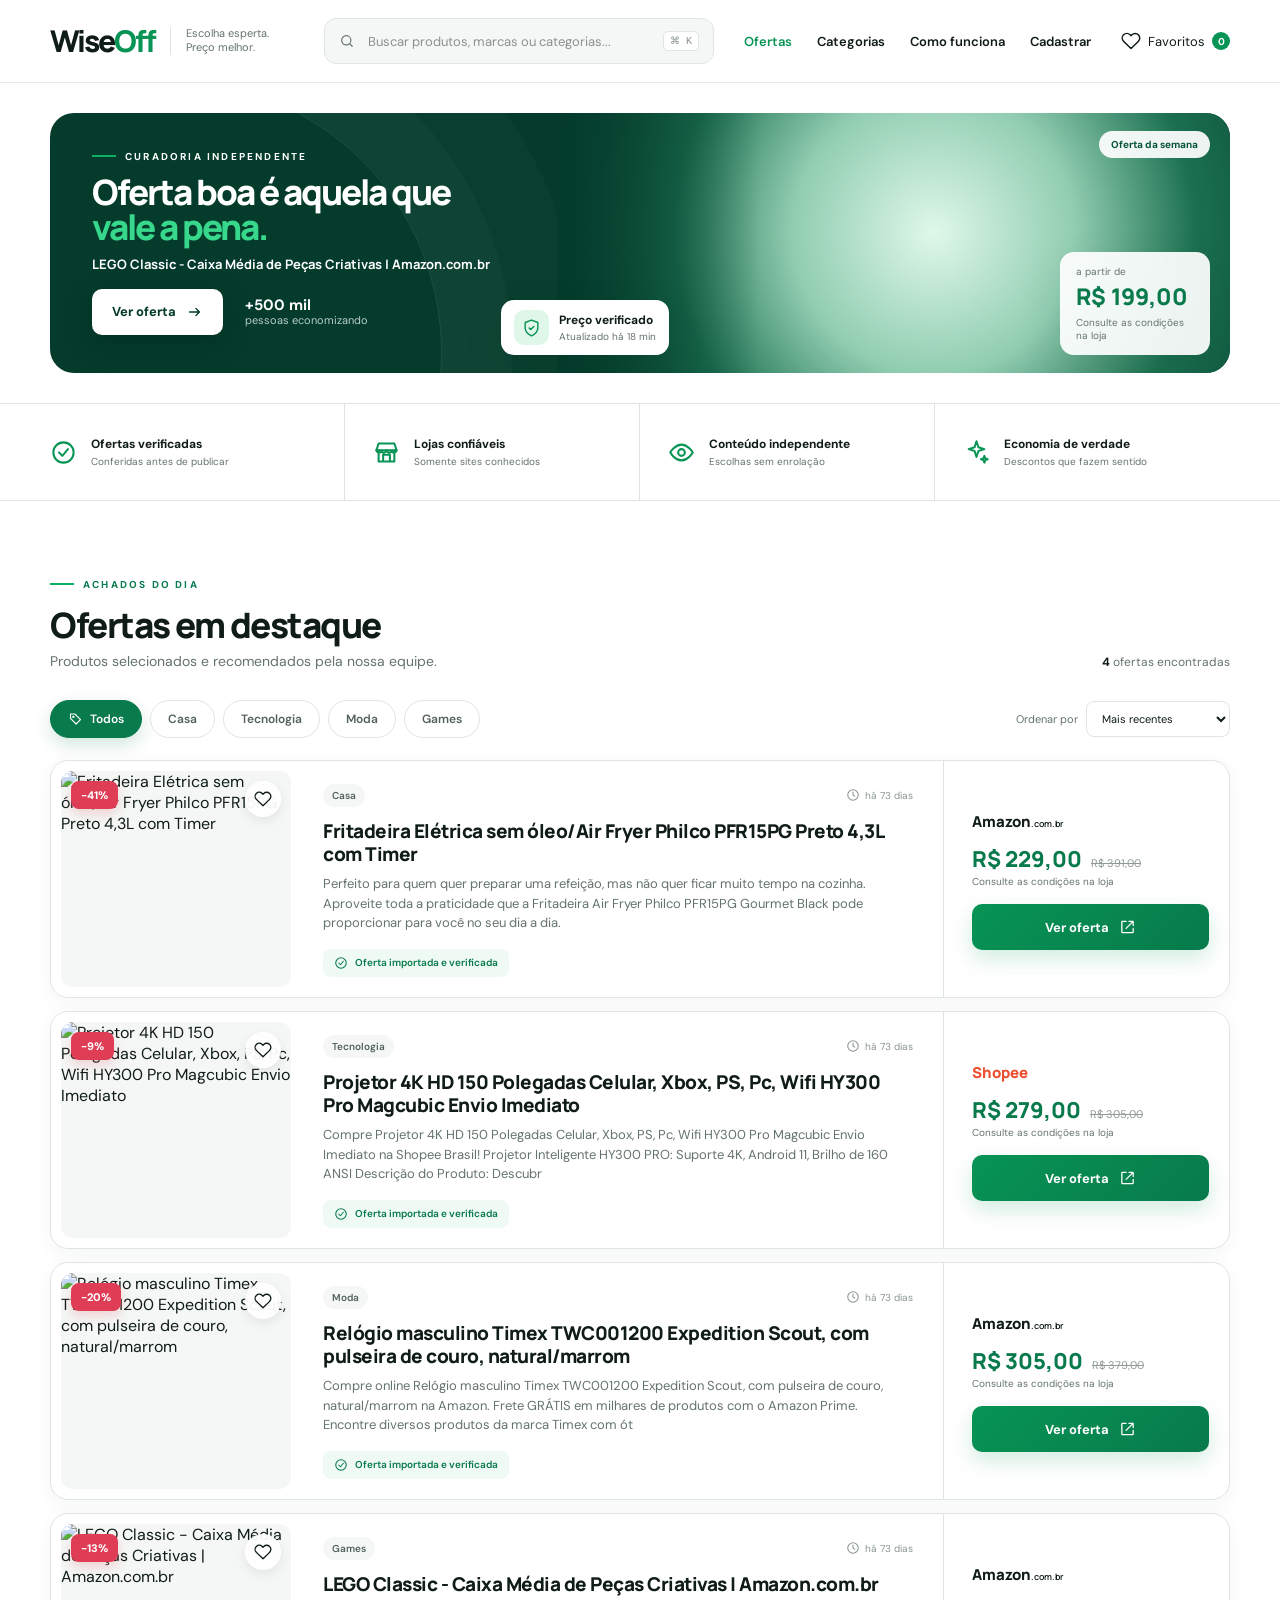
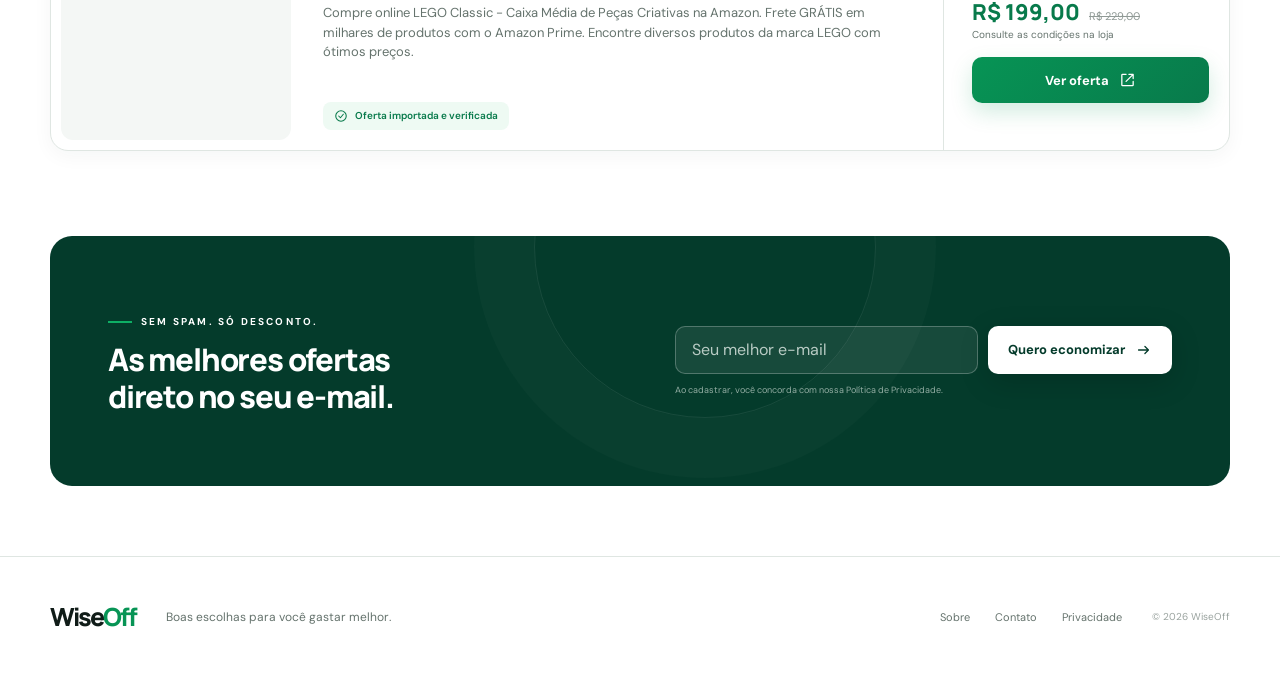
==== commit 8c7a2504: "Publica nova oferta e ordena por recentes" ====
--- a/index.html
+++ b/index.html
@@ -140,7 +140,7 @@
               <option value="featured">Mais relevantes</option>
               <option value="discount">Maior desconto</option>
               <option value="lowest">Menor preço</option>
-              <option value="recent">Mais recentes</option>
+              <option value="recent" selected>Mais recentes</option>
             </select>
           </label>
         </div>
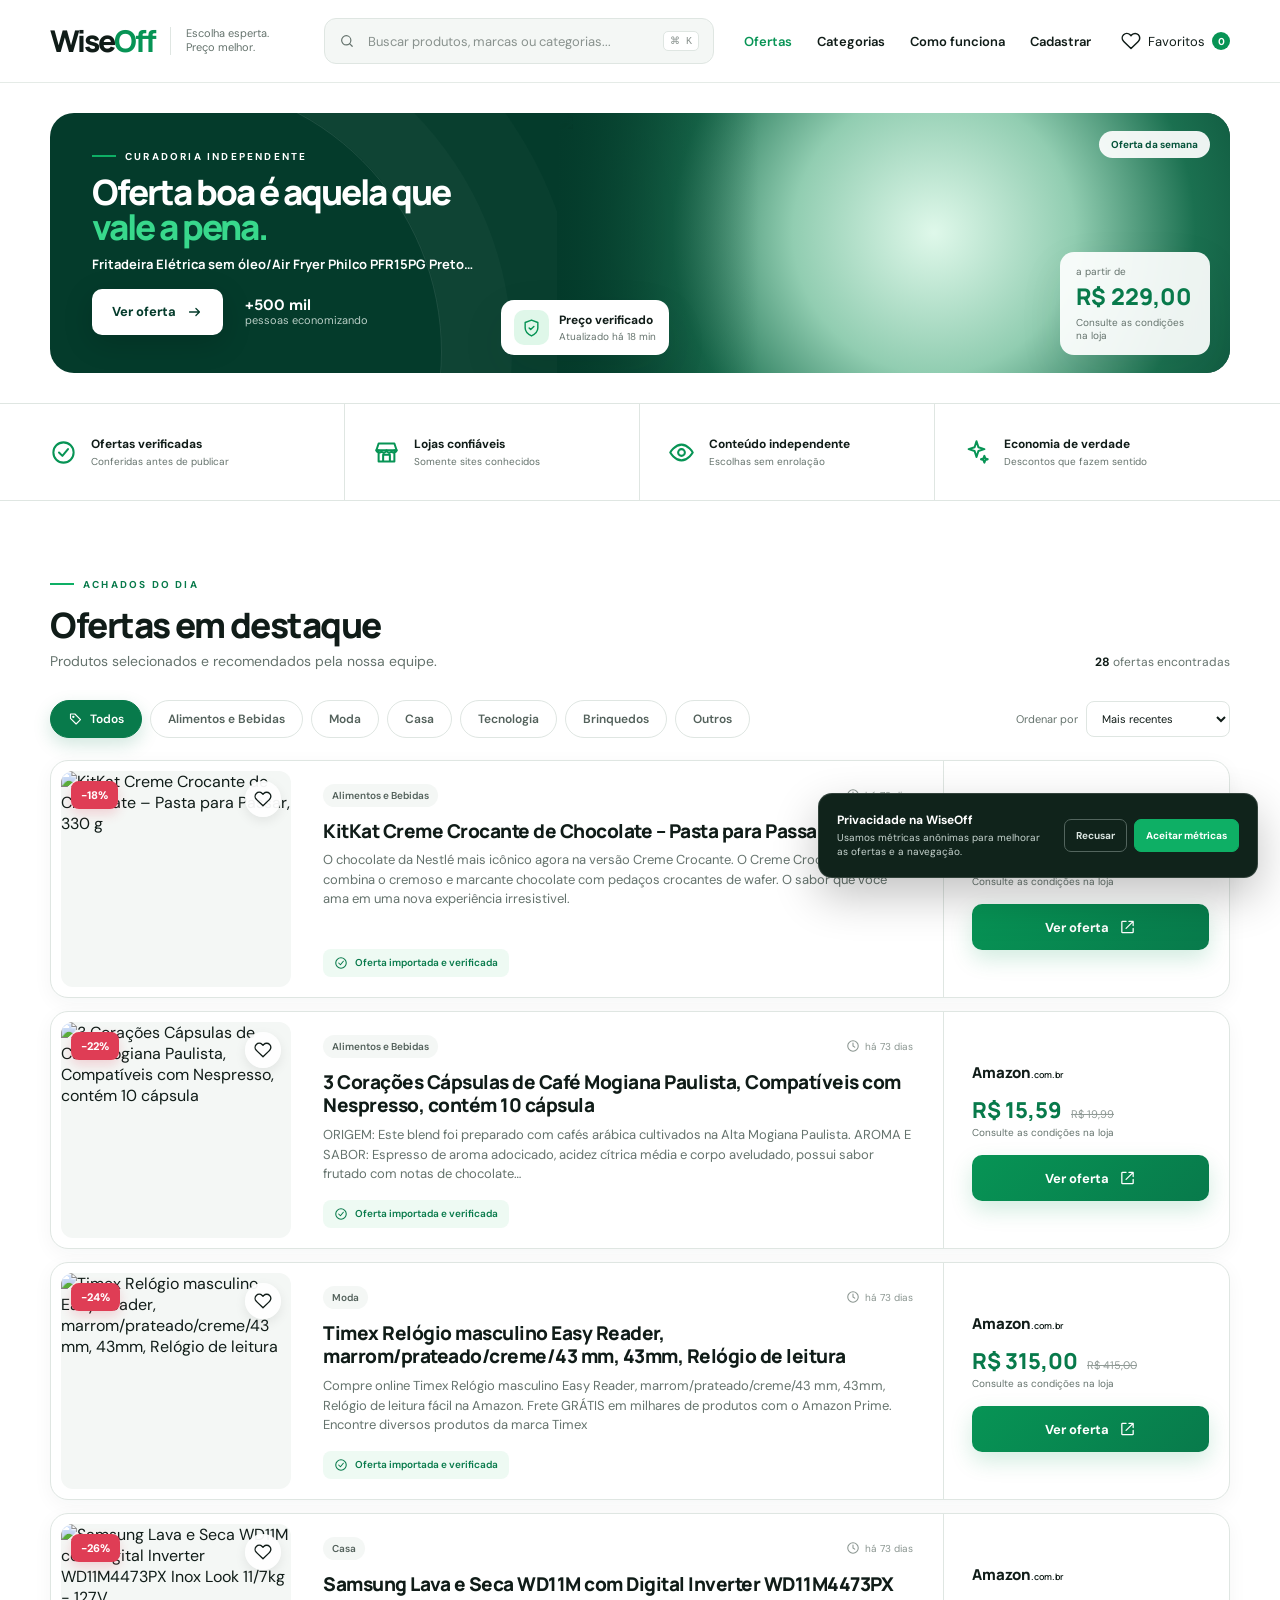
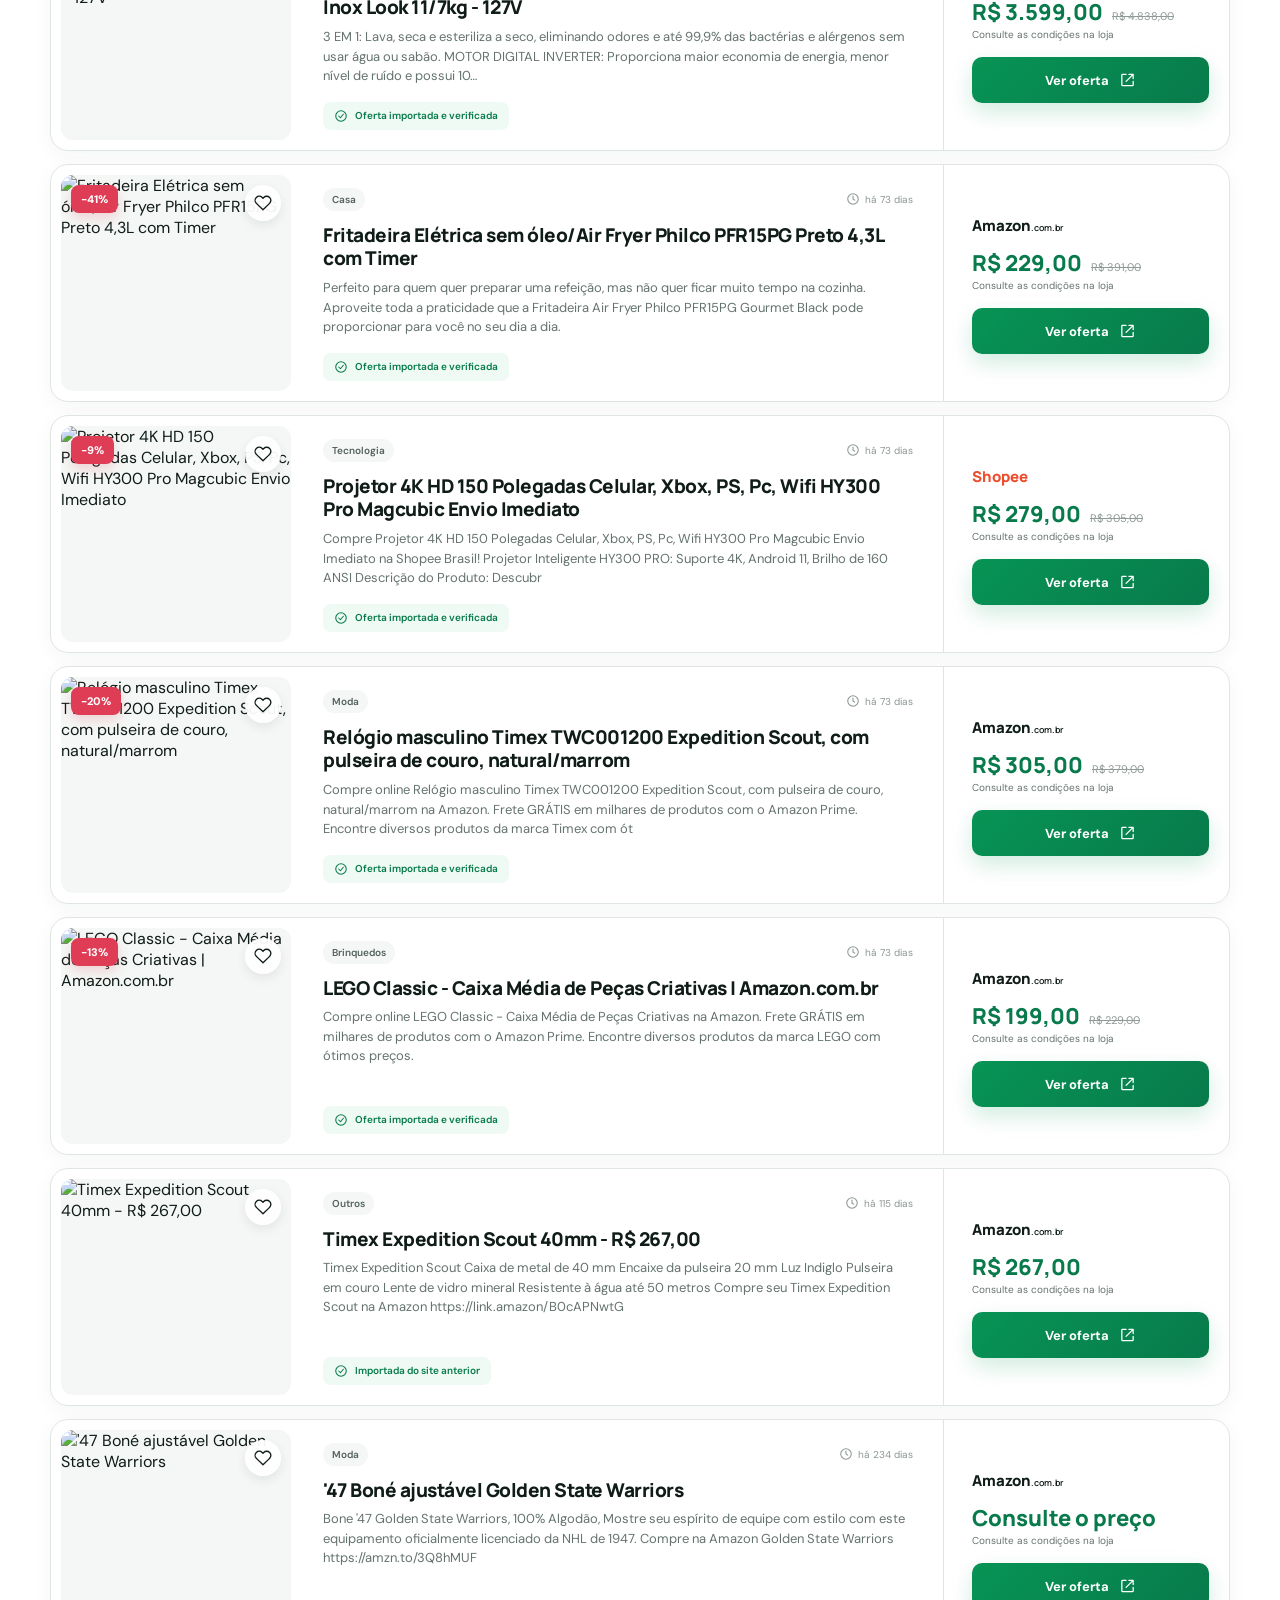
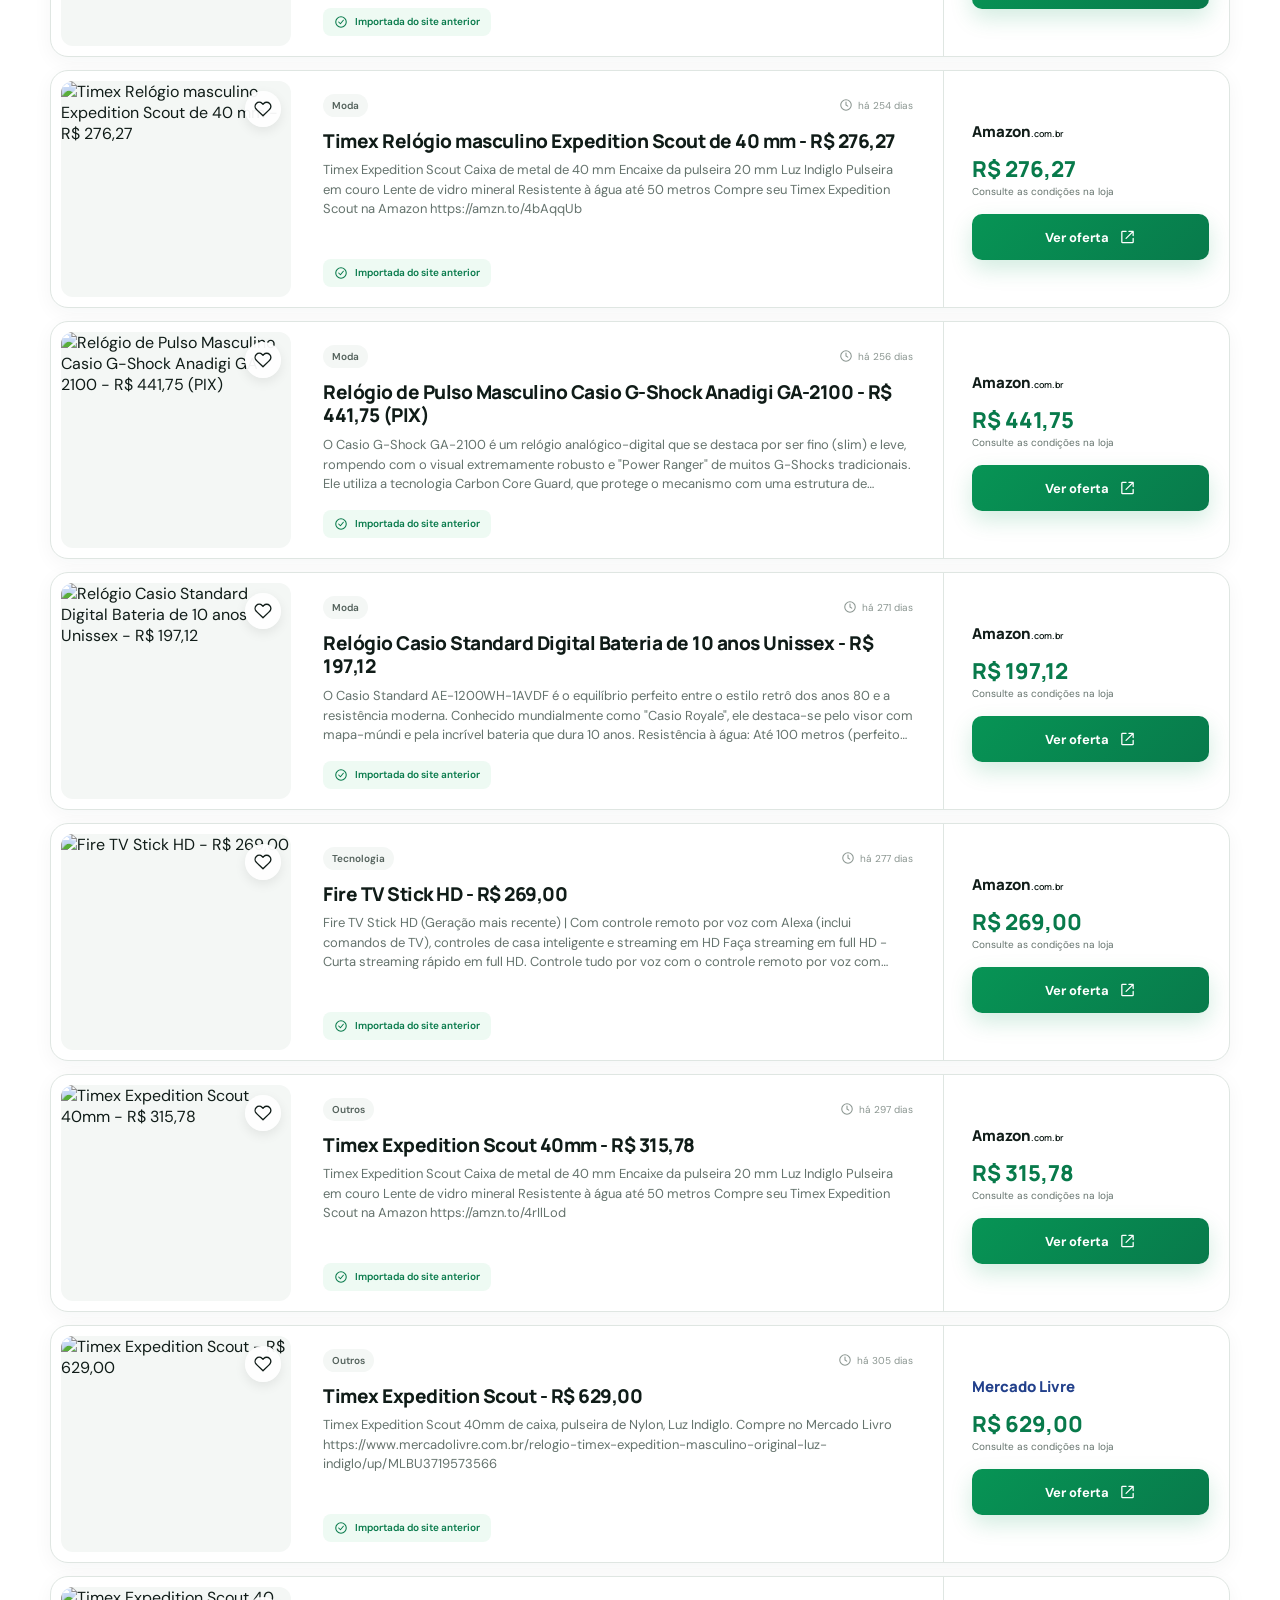
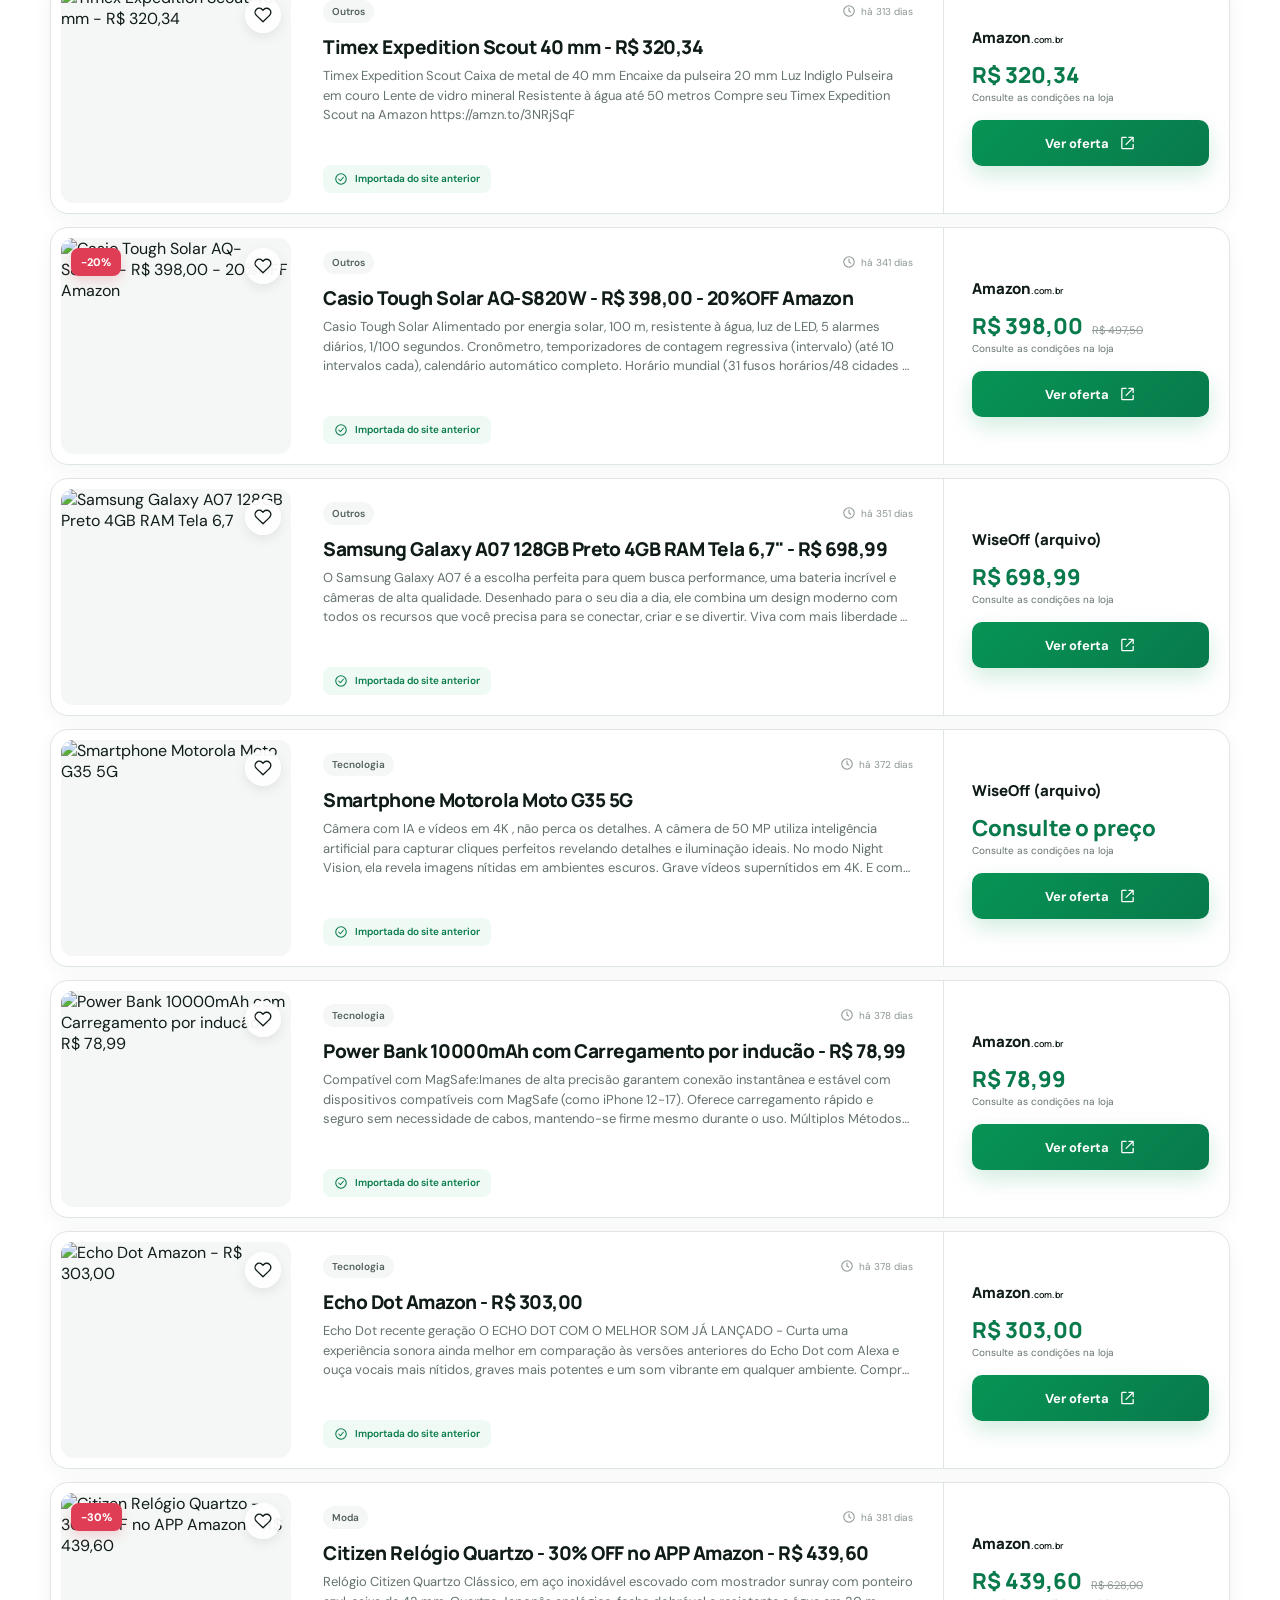
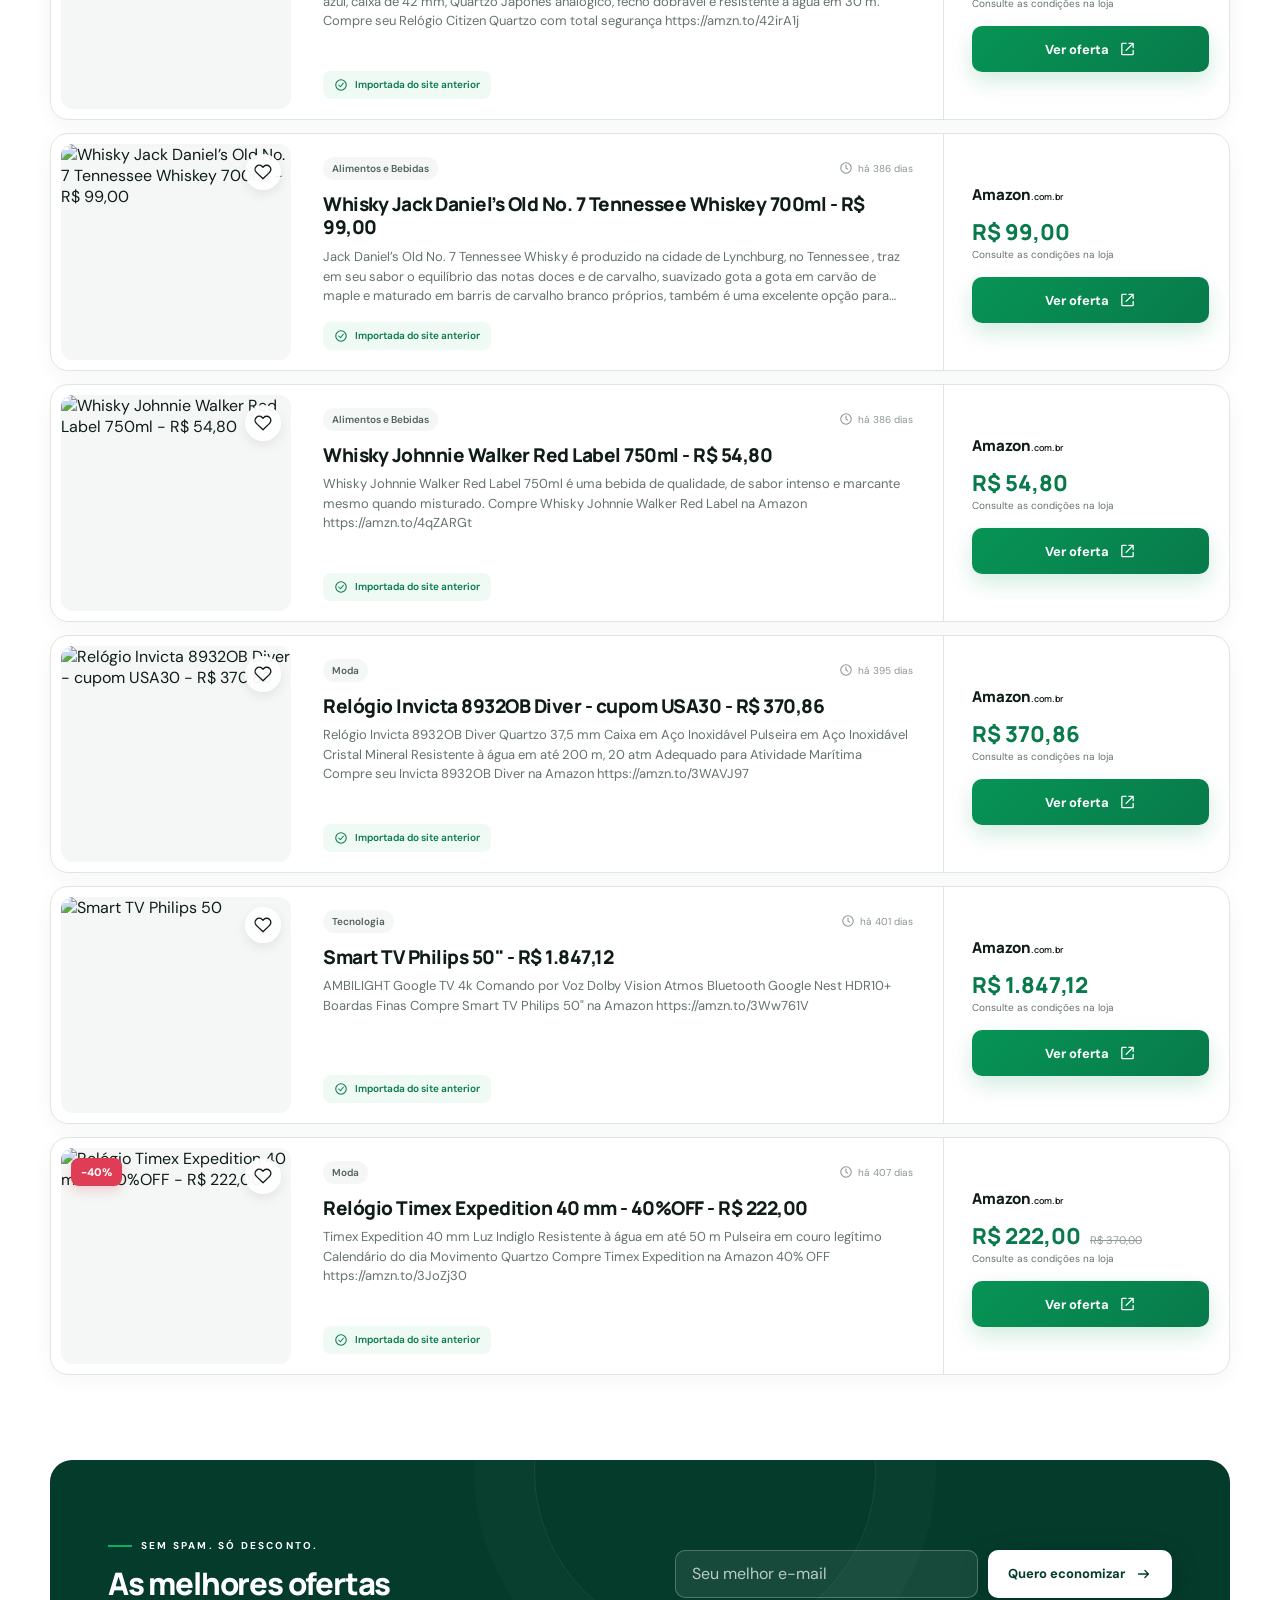
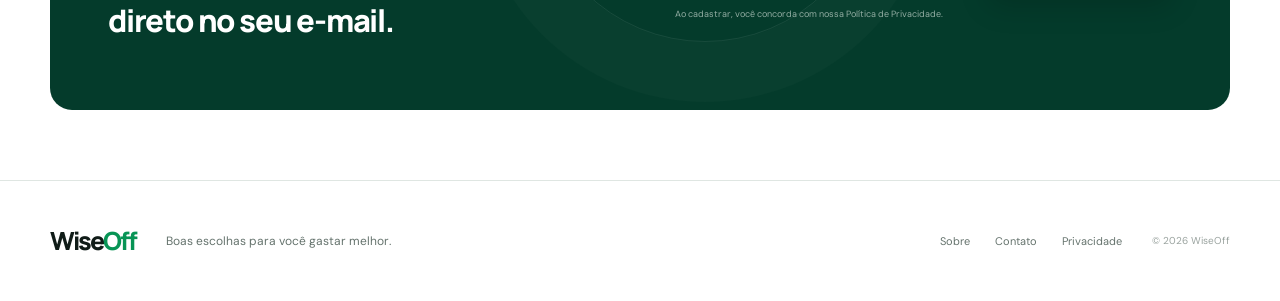
==== commit 9df8da0f: "Adiciona Google Analytics com consentimento" ====
--- a/index.html
+++ b/index.html
@@ -55,6 +55,7 @@
     <link rel="preconnect" href="https://fonts.gstatic.com" crossorigin />
     <link href="https://fonts.googleapis.com/css2?family=DM+Sans:wght@400;500;600;700&family=Manrope:wght@600;700;800&display=swap" rel="stylesheet" />
     <link rel="stylesheet" href="styles.css" />
+    <script src="analytics.js" defer></script>
   </head>
   <body>
     <header class="site-header">
--- a/styles.css
+++ b/styles.css
@@ -371,3 +371,13 @@
   .detail-copy { padding: 32px 25px; }
   .detail-copy h1 { font-size: 31px; }
 }
+
+/* Consentimento de métricas */
+.consent-banner { position: fixed; right: 22px; bottom: 22px; z-index: 1000; width: min(440px, calc(100% - 32px)); padding: 18px; display: flex; align-items: center; justify-content: space-between; gap: 18px; color: white; background: #10231b; border: 1px solid rgba(255,255,255,.14); border-radius: 14px; box-shadow: 0 18px 45px rgba(0,0,0,.24); }
+.consent-banner p { margin: 0; display: grid; gap: 3px; }
+.consent-banner strong { font-size: 12px; }
+.consent-banner span { color: #c7d4cf; font-size: 10px; line-height: 1.4; }
+.consent-banner > div { display: flex; gap: 7px; flex-shrink: 0; }
+.consent-banner button { padding: 9px 11px; color: #dbe5e1; background: transparent; border: 1px solid #53655e; border-radius: 7px; cursor: pointer; font-size: 10px; font-weight: 700; }
+.consent-banner .consent-accept { color: white; border-color: var(--green-500); background: var(--green-500); }
+@media (max-width: 560px) { .consent-banner { left: 16px; right: 16px; bottom: 16px; width: auto; align-items: stretch; flex-direction: column; } .consent-banner > div { justify-content: flex-end; } }
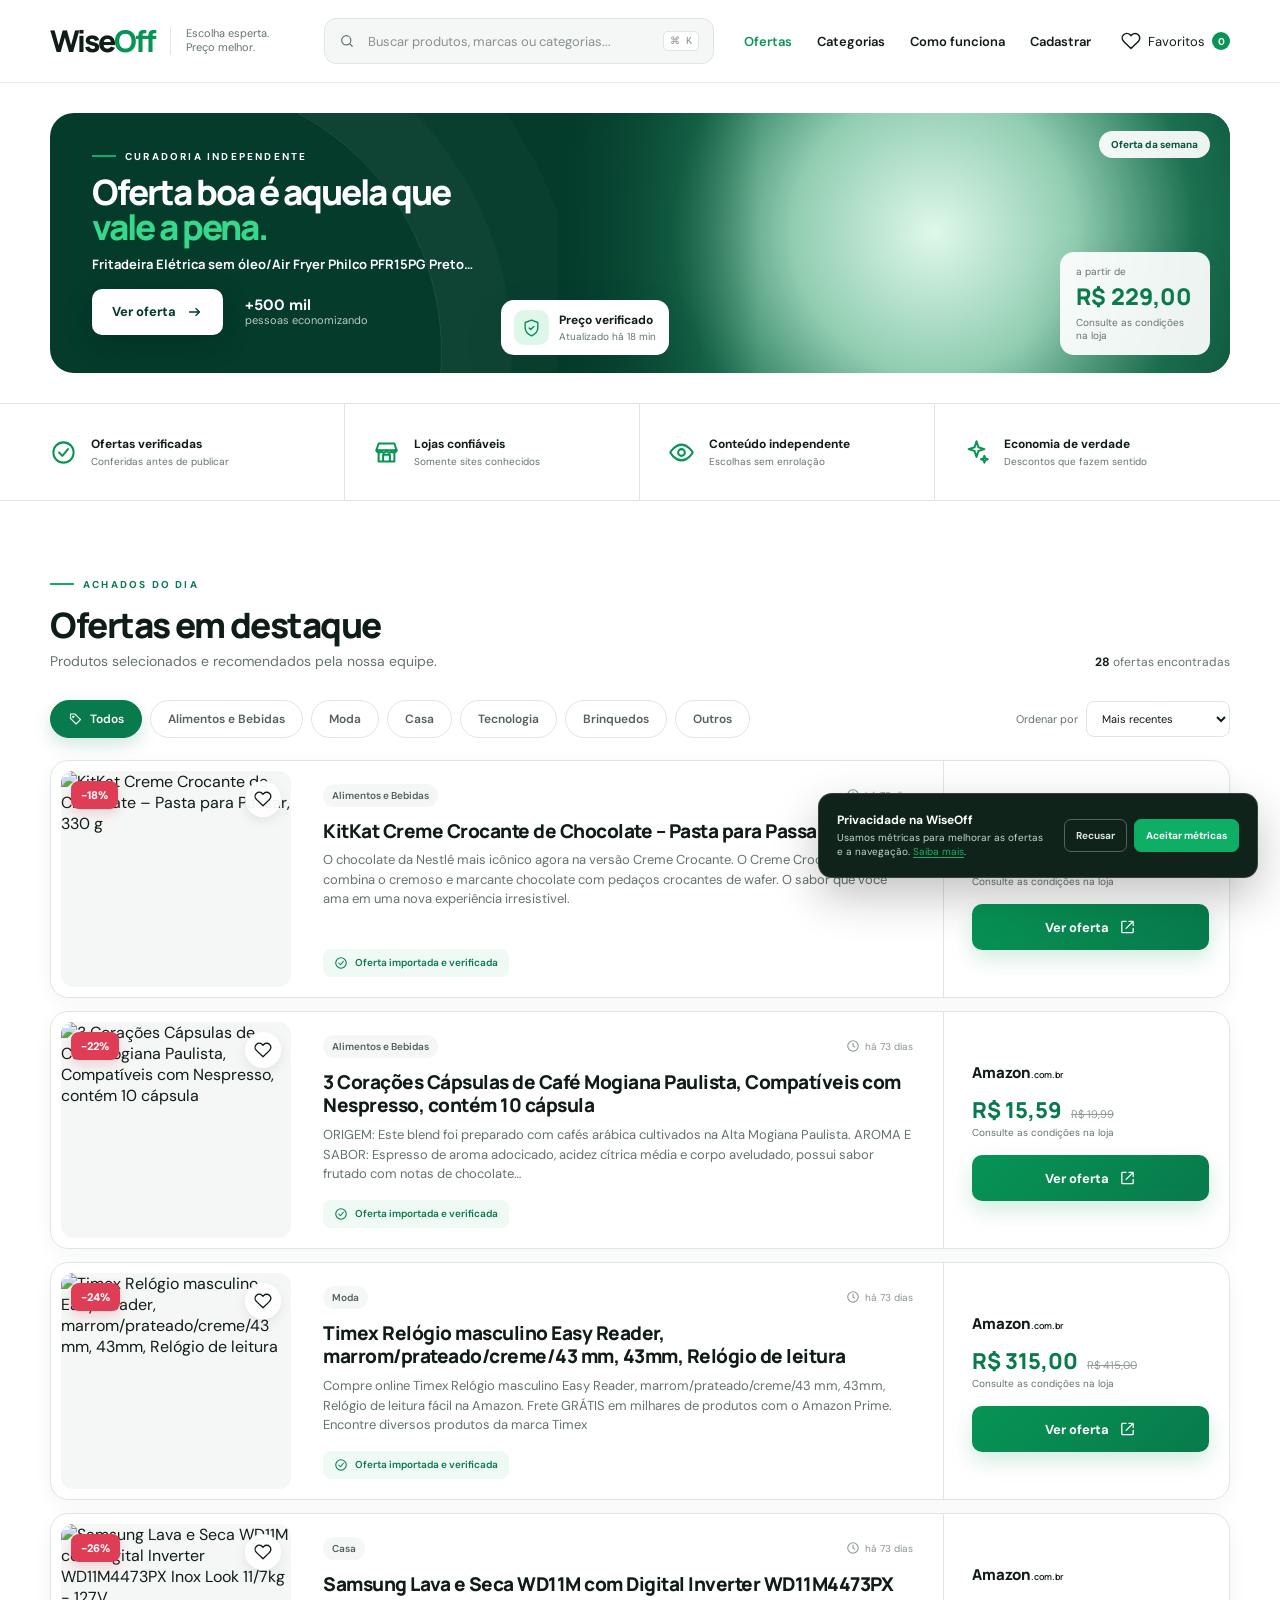
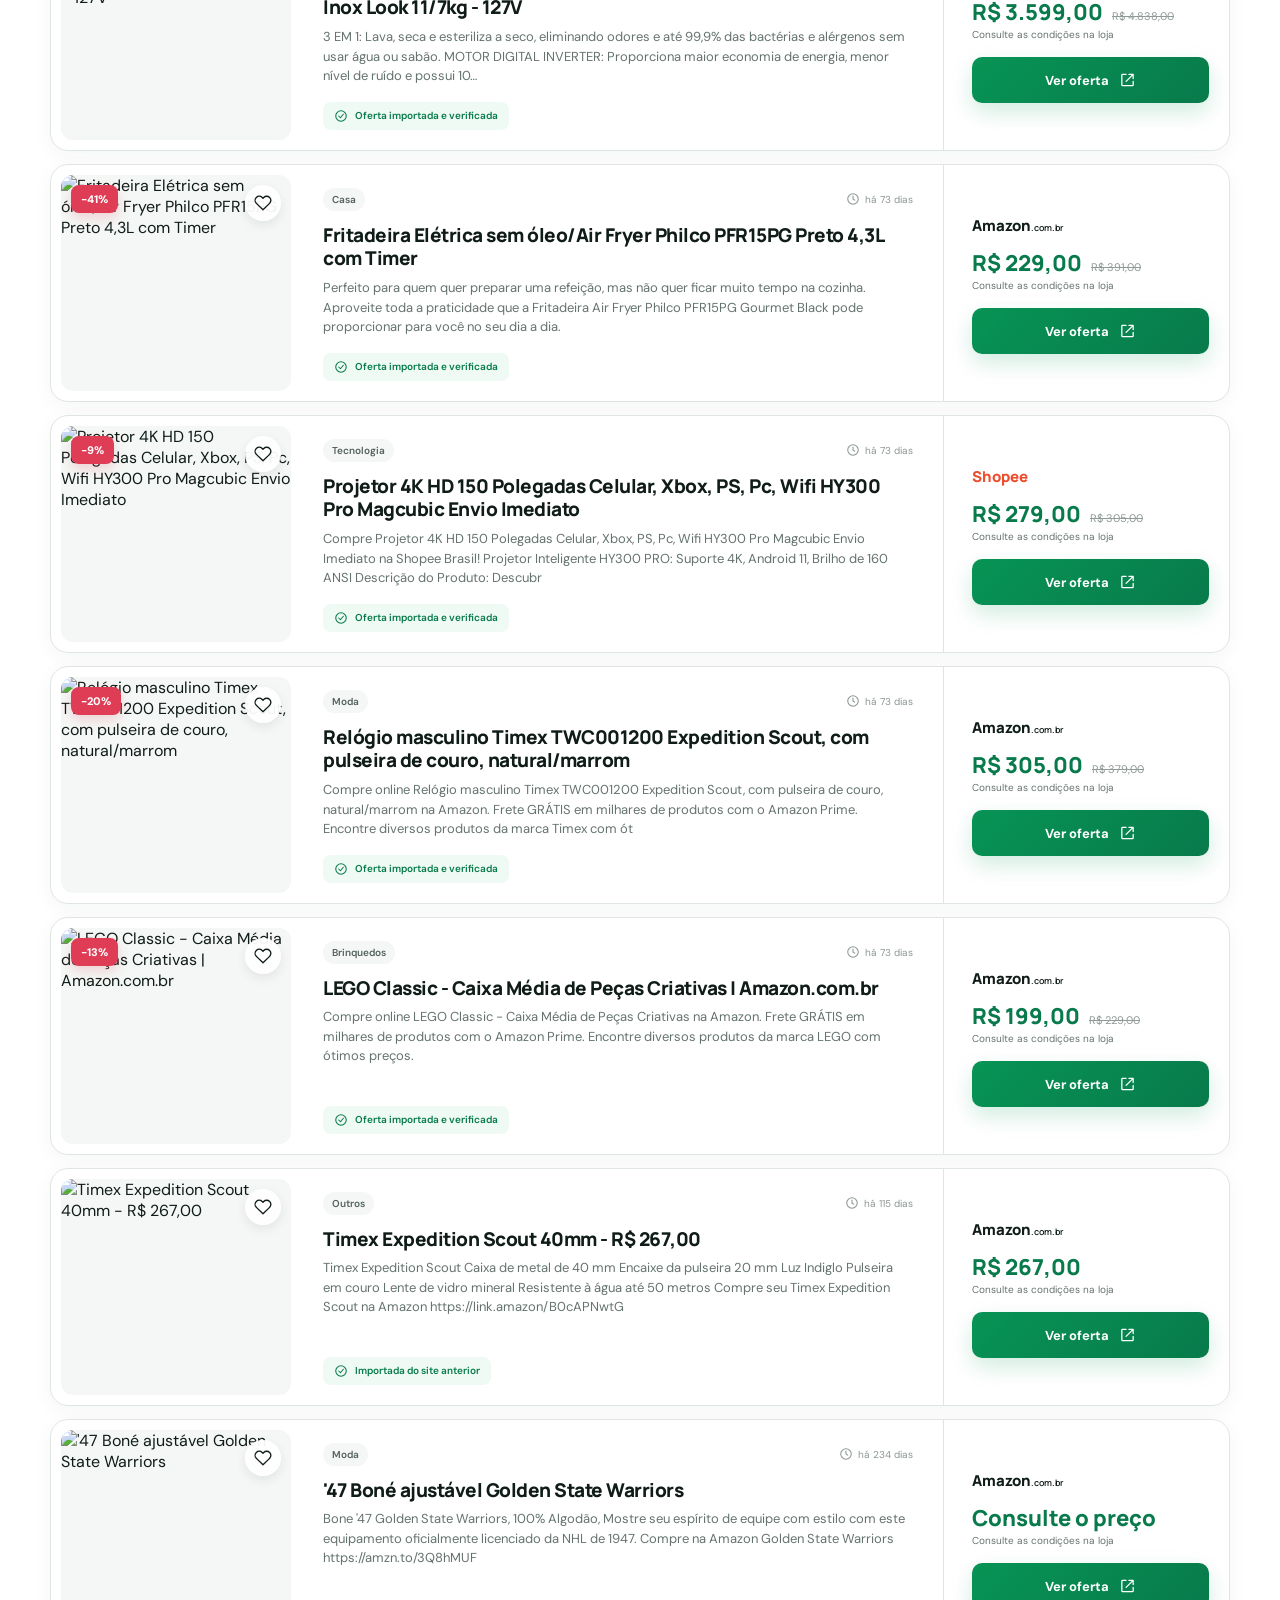
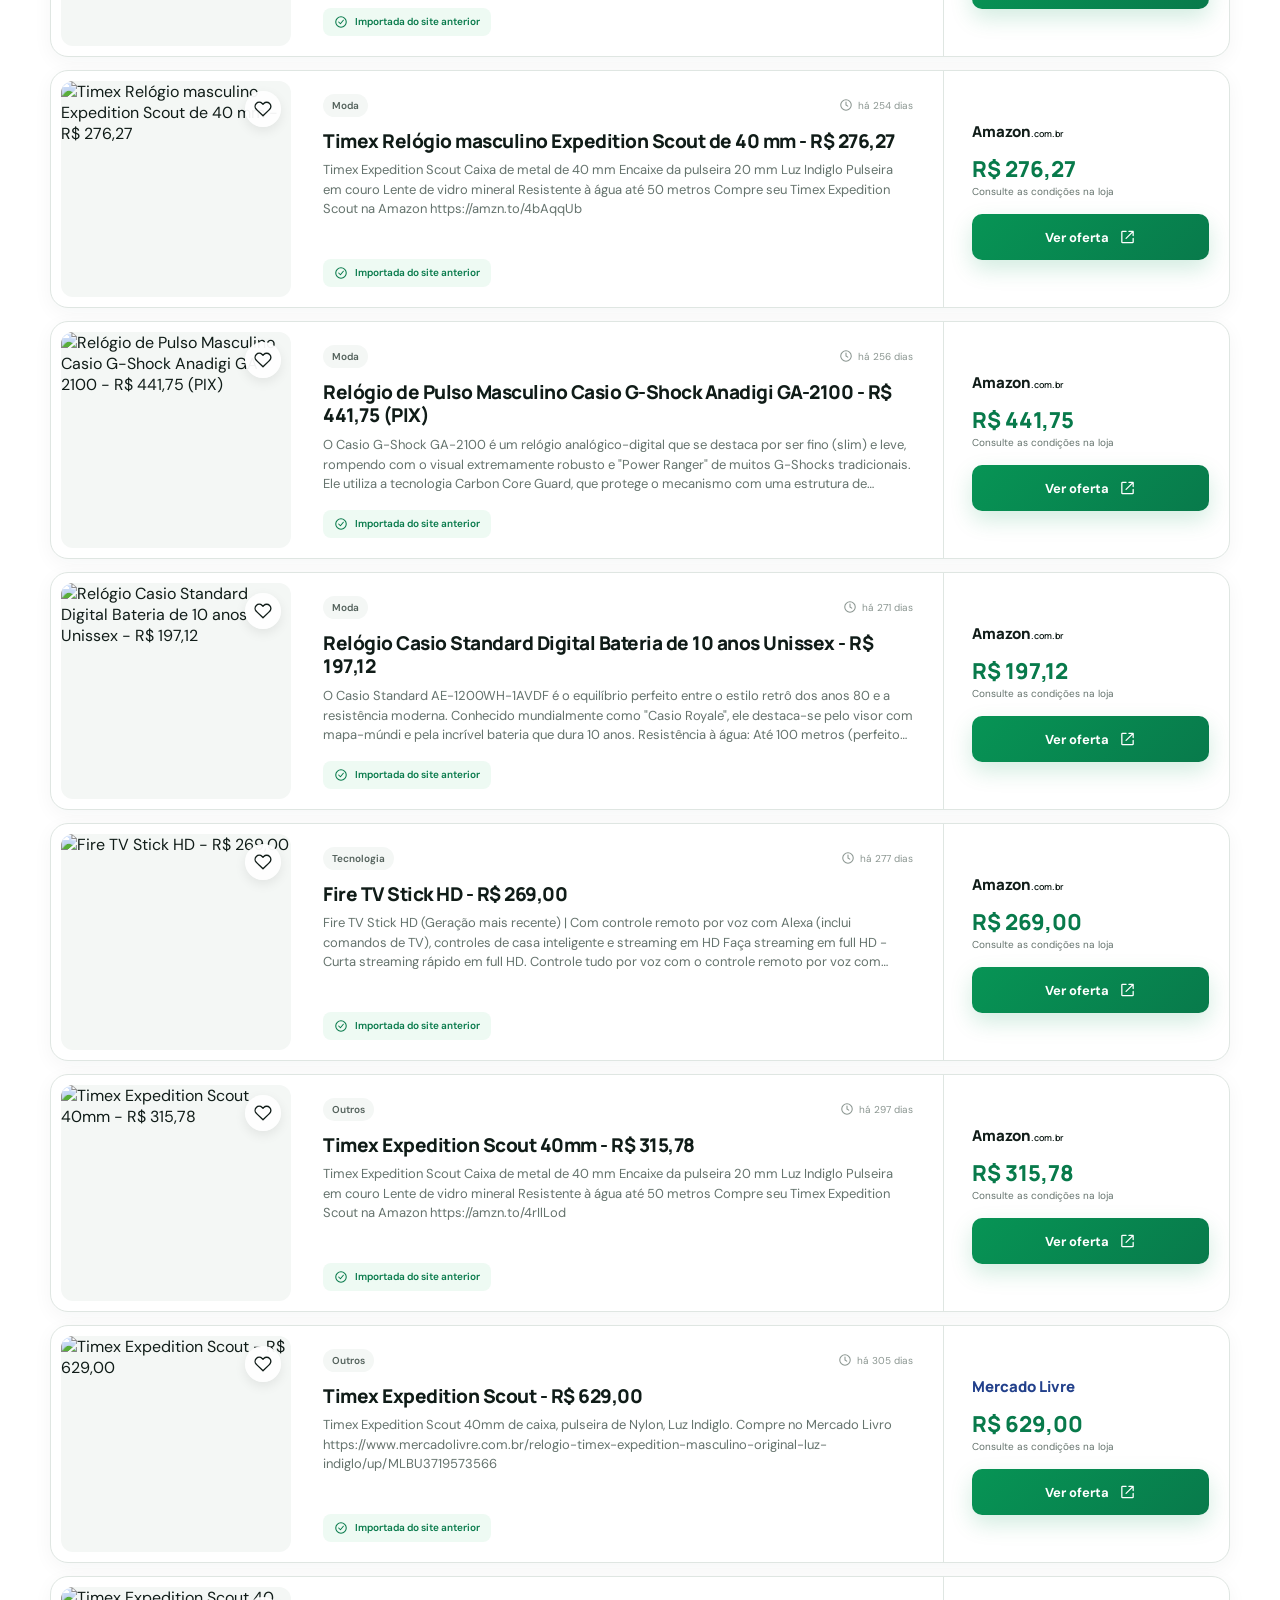
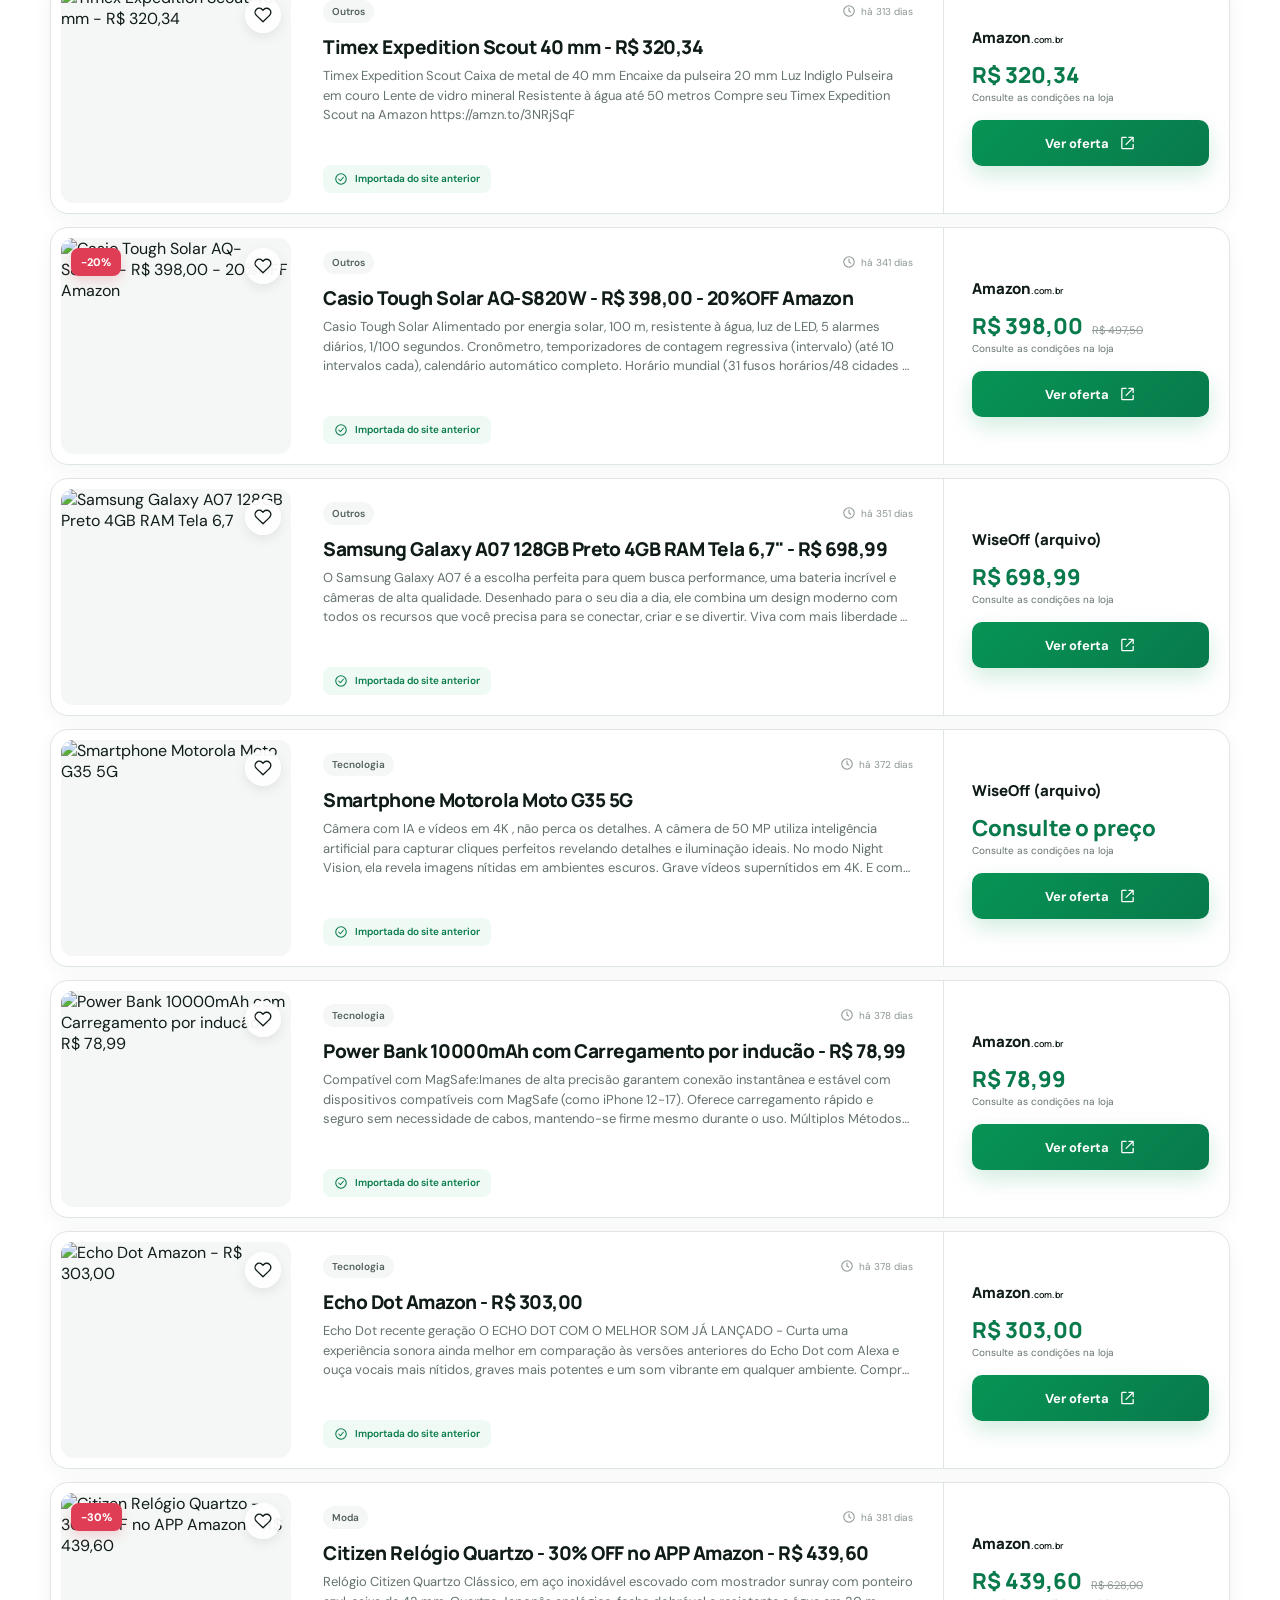
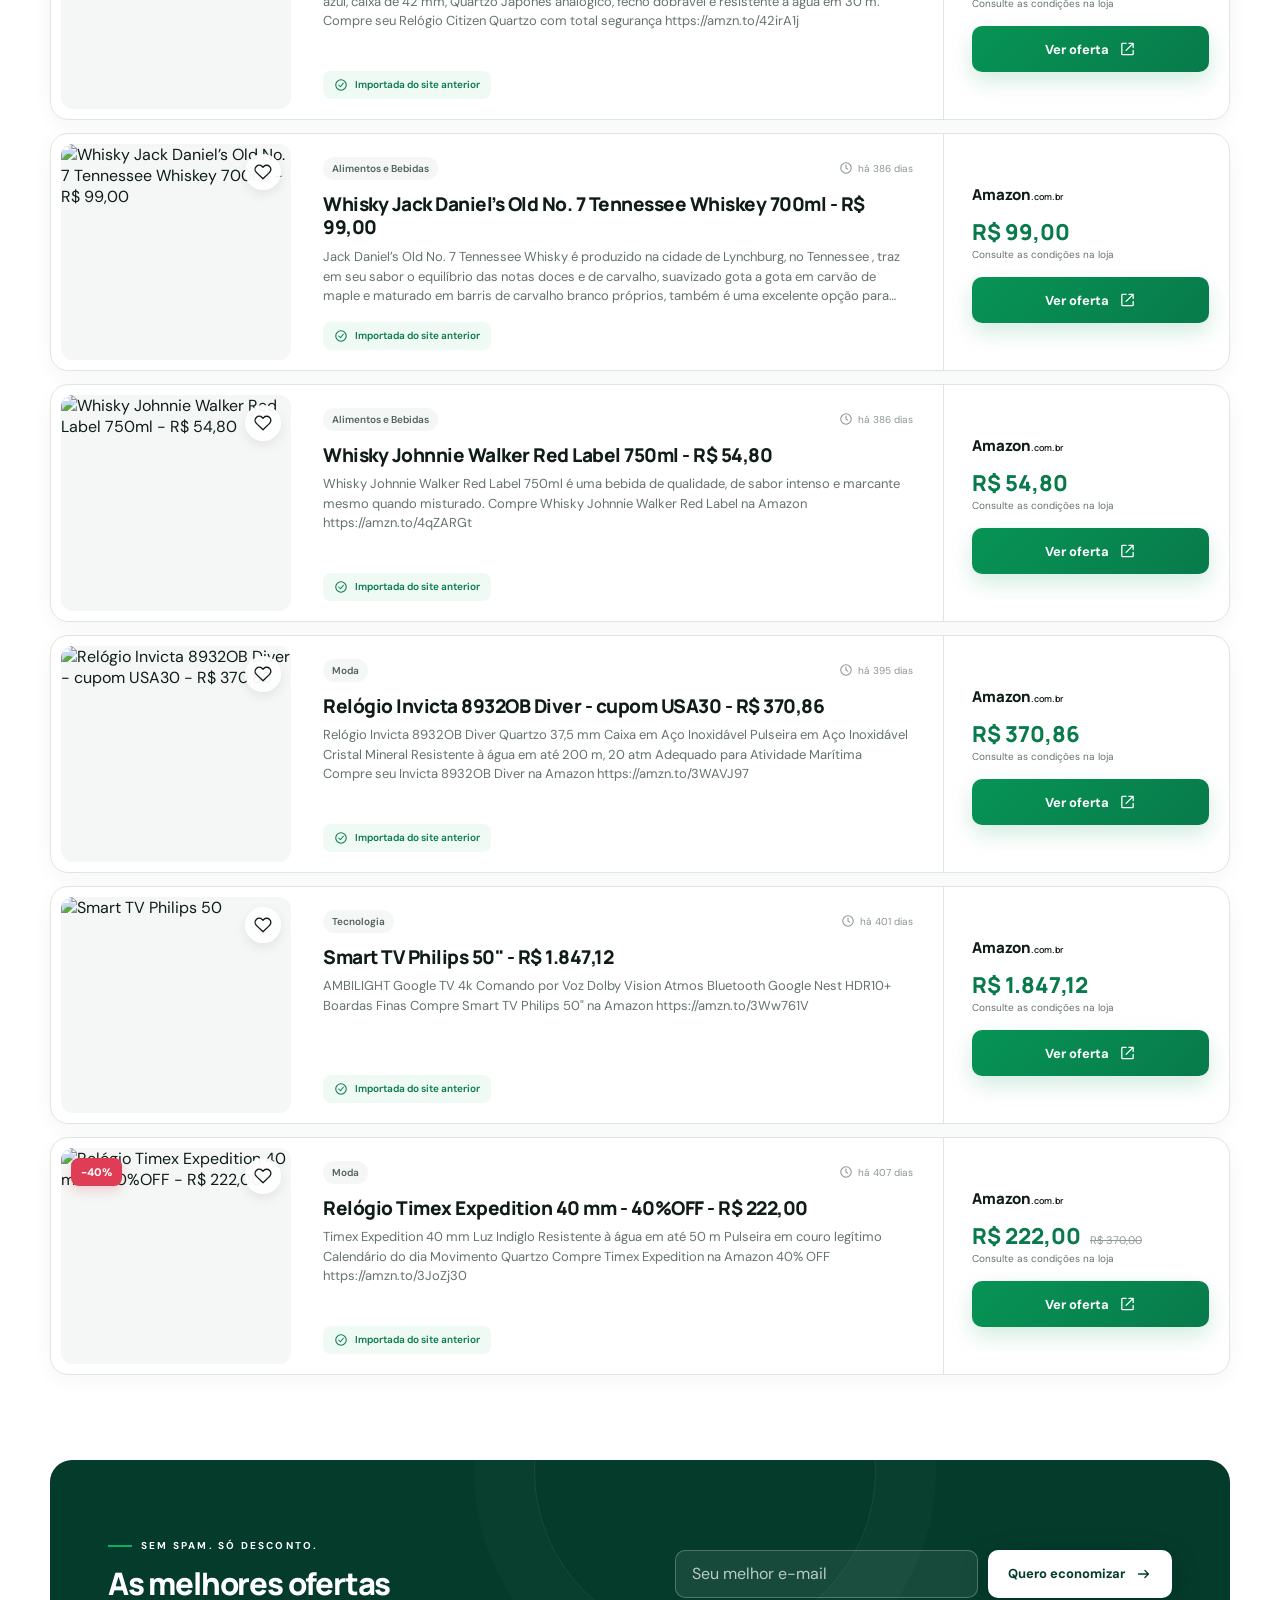
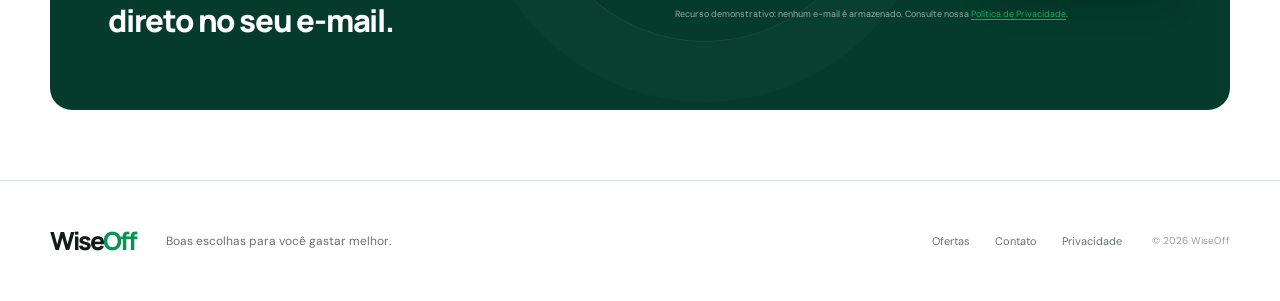
==== commit 697f618f: "Adiciona politica de privacidade" ====
--- a/index.html
+++ b/index.html
@@ -166,7 +166,7 @@
             <input type="email" placeholder="Seu melhor e-mail" required />
           </label>
           <button class="button button-light" type="submit">Quero economizar <svg><use href="#icon-arrow" /></svg></button>
-          <small>Ao cadastrar, você concorda com nossa Política de Privacidade.</small>
+          <small>Recurso demonstrativo: nenhum e-mail é armazenado. Consulte nossa <a href="/privacidade.html">Política de Privacidade</a>.</small>
         </form>
       </section>
     </main>
@@ -175,7 +175,7 @@
       <div class="shell footer-wrap">
         <a class="brand footer-brand" href="#"><span>Wise<span>Off</span></span></a>
         <p>Boas escolhas para você gastar melhor.</p>
-        <nav><a href="#">Sobre</a><a href="#">Contato</a><a href="#">Privacidade</a></nav>
+        <nav><a href="#ofertas">Ofertas</a><a href="mailto:contato@wisesolucoesti.com.br">Contato</a><a href="/privacidade.html">Privacidade</a></nav>
         <small>© 2026 WiseOff</small>
       </div>
     </footer>
--- a/styles.css
+++ b/styles.css
@@ -381,3 +381,22 @@
 .consent-banner button { padding: 9px 11px; color: #dbe5e1; background: transparent; border: 1px solid #53655e; border-radius: 7px; cursor: pointer; font-size: 10px; font-weight: 700; }
 .consent-banner .consent-accept { color: white; border-color: var(--green-500); background: var(--green-500); }
 @media (max-width: 560px) { .consent-banner { left: 16px; right: 16px; bottom: 16px; width: auto; align-items: stretch; flex-direction: column; } .consent-banner > div { justify-content: flex-end; } }
+
+/* Página legal */
+.legal-main { padding-block: 64px 90px; }
+.legal-heading { max-width: 760px; margin-bottom: 34px; }
+.legal-heading h1 { margin: 14px 0 8px; font: 800 clamp(35px, 5vw, 52px)/1.08 "Manrope", sans-serif; letter-spacing: -2px; }
+.legal-heading p { margin: 0; color: var(--muted); font-size: 13px; }
+.legal-content { max-width: 900px; padding: 42px 48px; background: white; border: 1px solid var(--line); border-radius: 20px; box-shadow: var(--shadow); }
+.legal-content section + section { margin-top: 34px; padding-top: 30px; border-top: 1px solid var(--line); }
+.legal-content h2 { margin: 0 0 12px; font: 700 20px/1.3 "Manrope", sans-serif; }
+.legal-content p, .legal-content li { color: #53615b; font-size: 14px; line-height: 1.75; }
+.legal-content p { margin: 0 0 12px; }
+.legal-content p:last-child { margin-bottom: 0; }
+.legal-content ul { margin: 0; padding-left: 20px; }
+.legal-content a, .newsletter small a, .consent-banner a { color: var(--green-500); text-decoration: underline; text-underline-offset: 2px; }
+.privacy-reset { margin-top: 5px; }
+@media (max-width: 520px) {
+  .legal-main { padding-block: 36px 60px; }
+  .legal-content { padding: 28px 22px; border-radius: 15px; }
+}
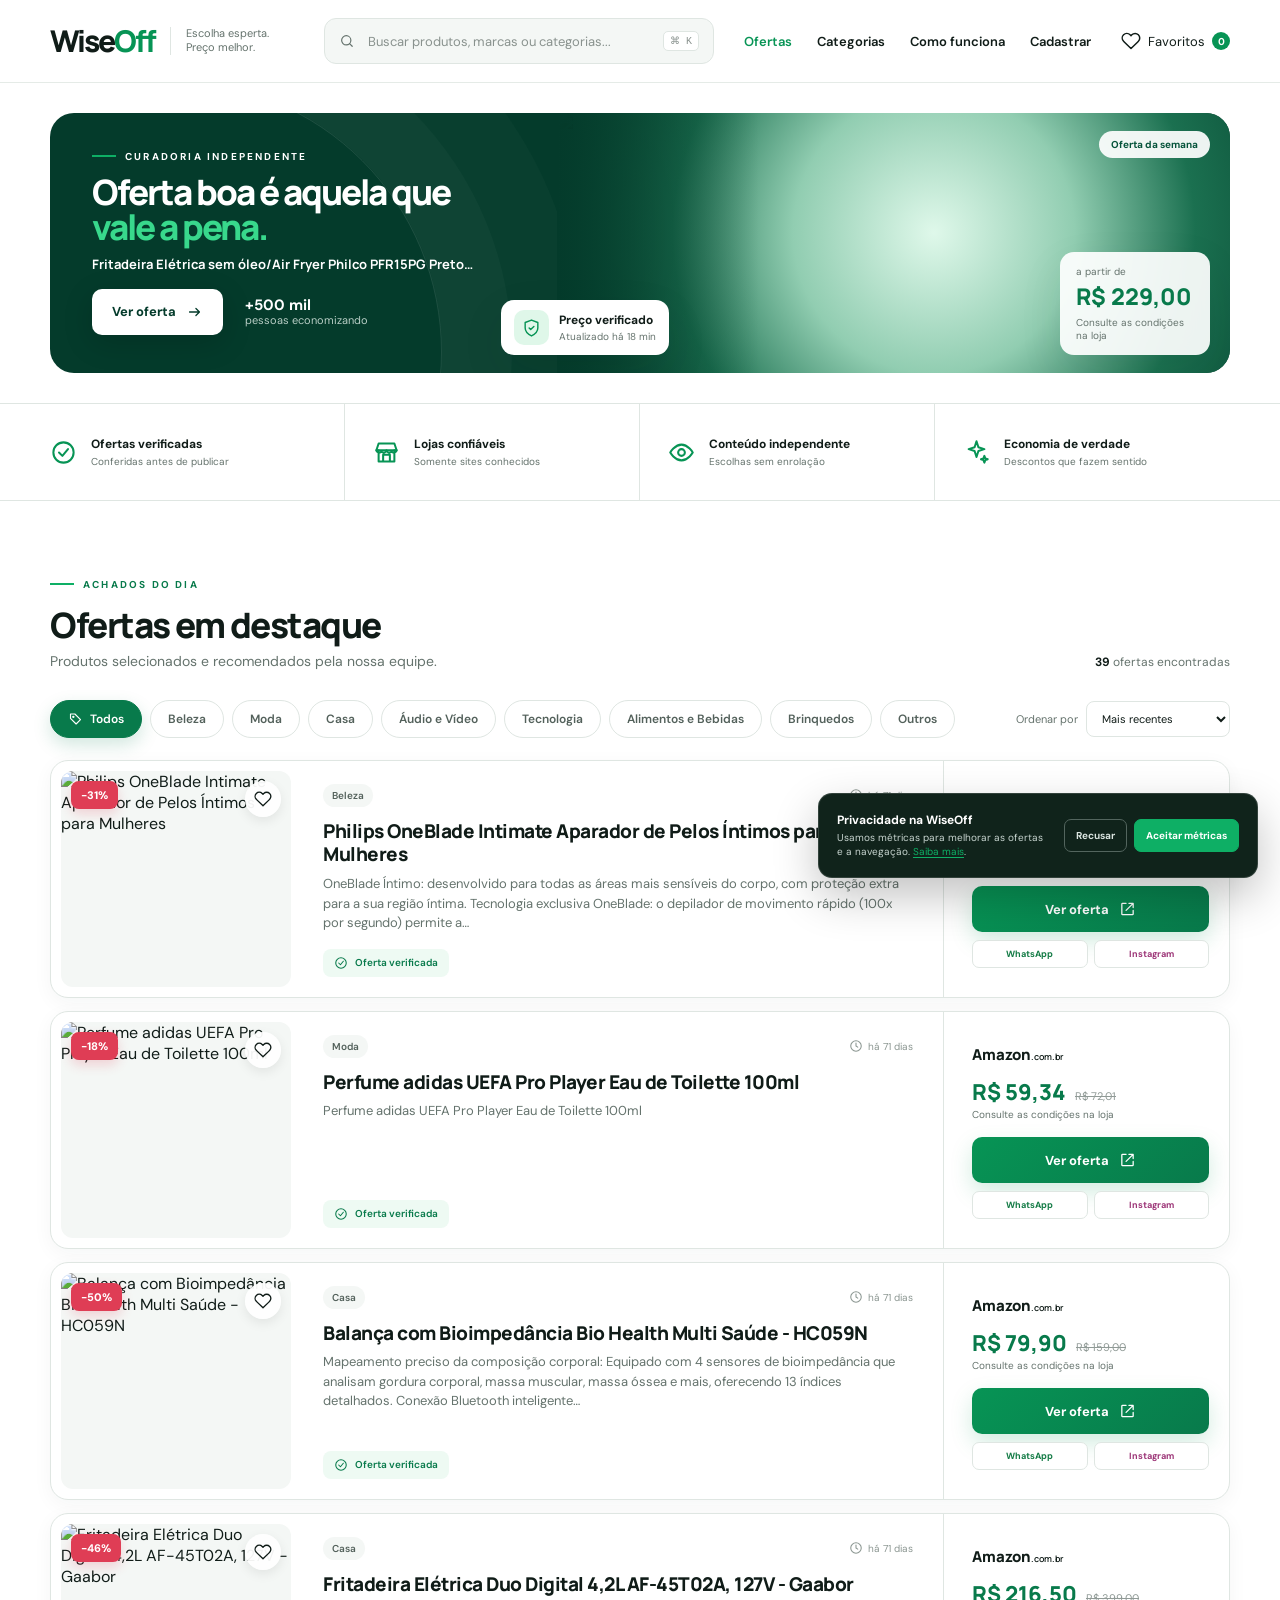
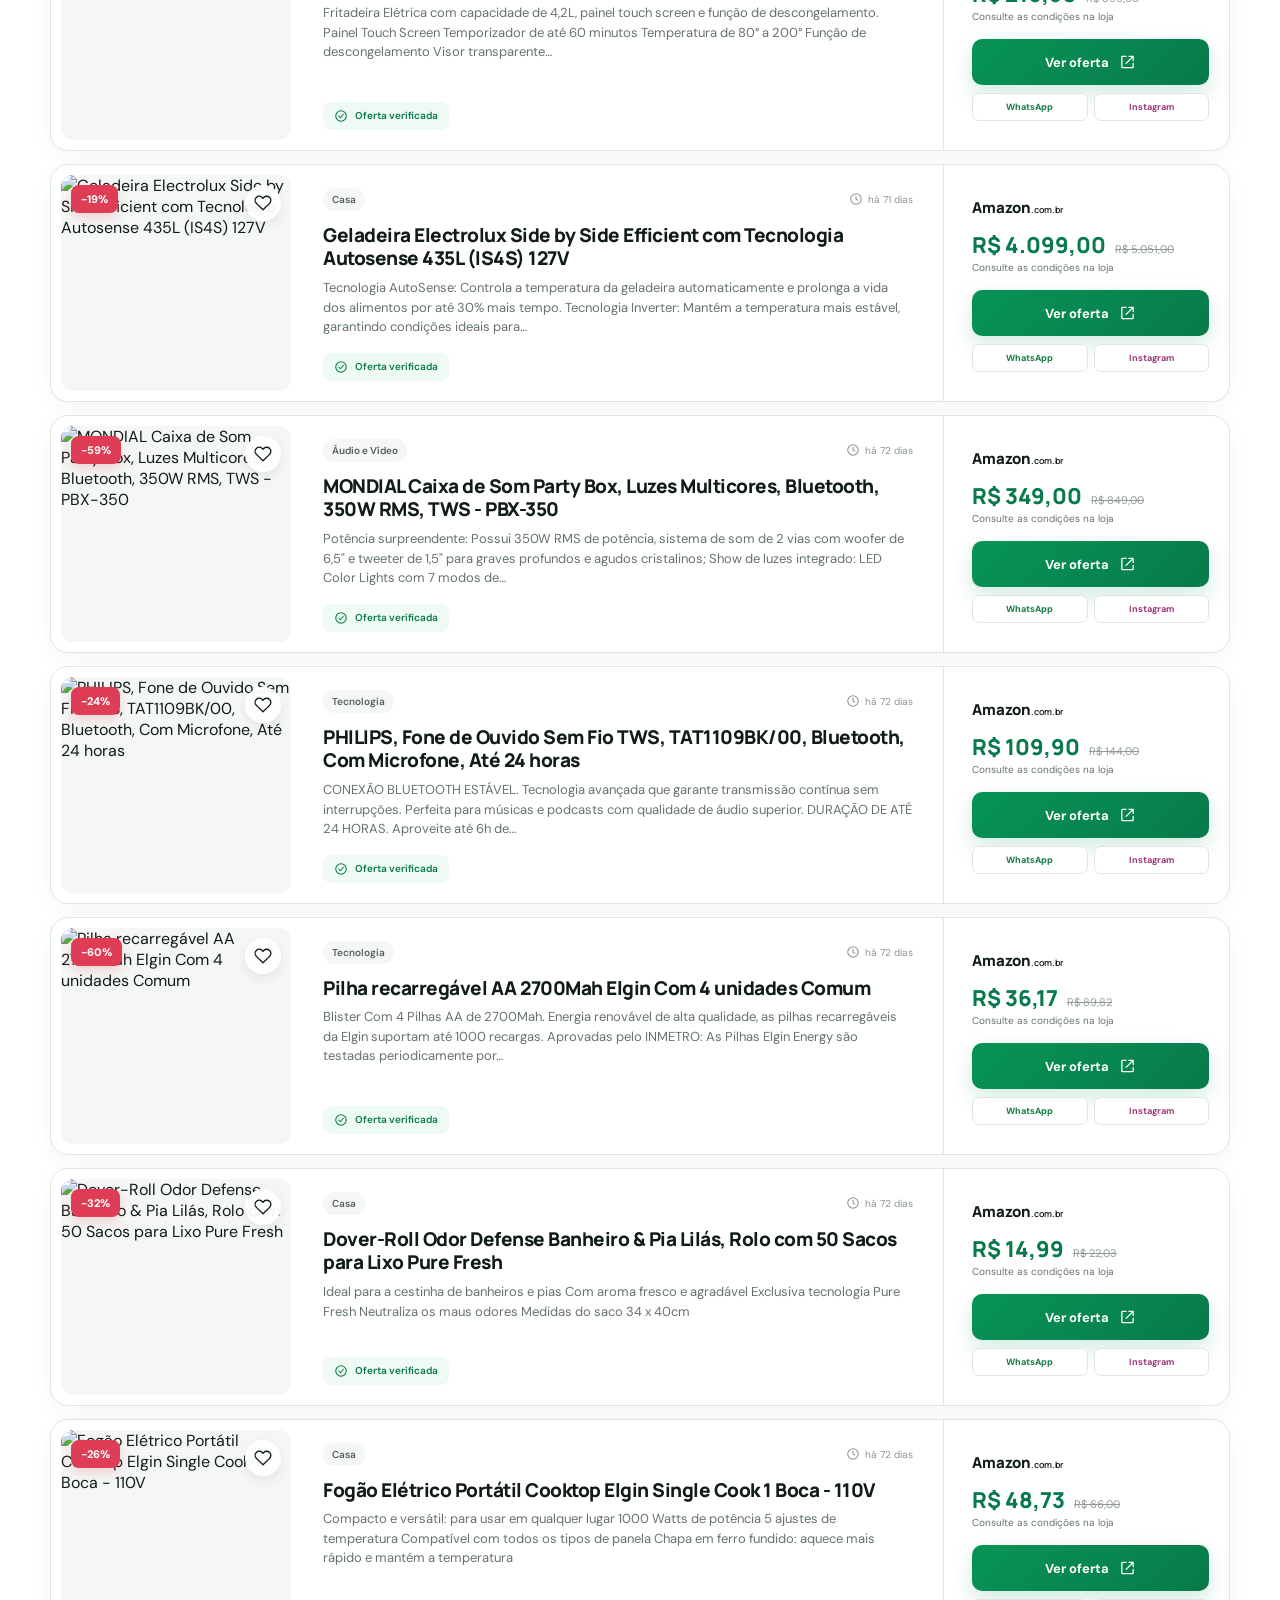
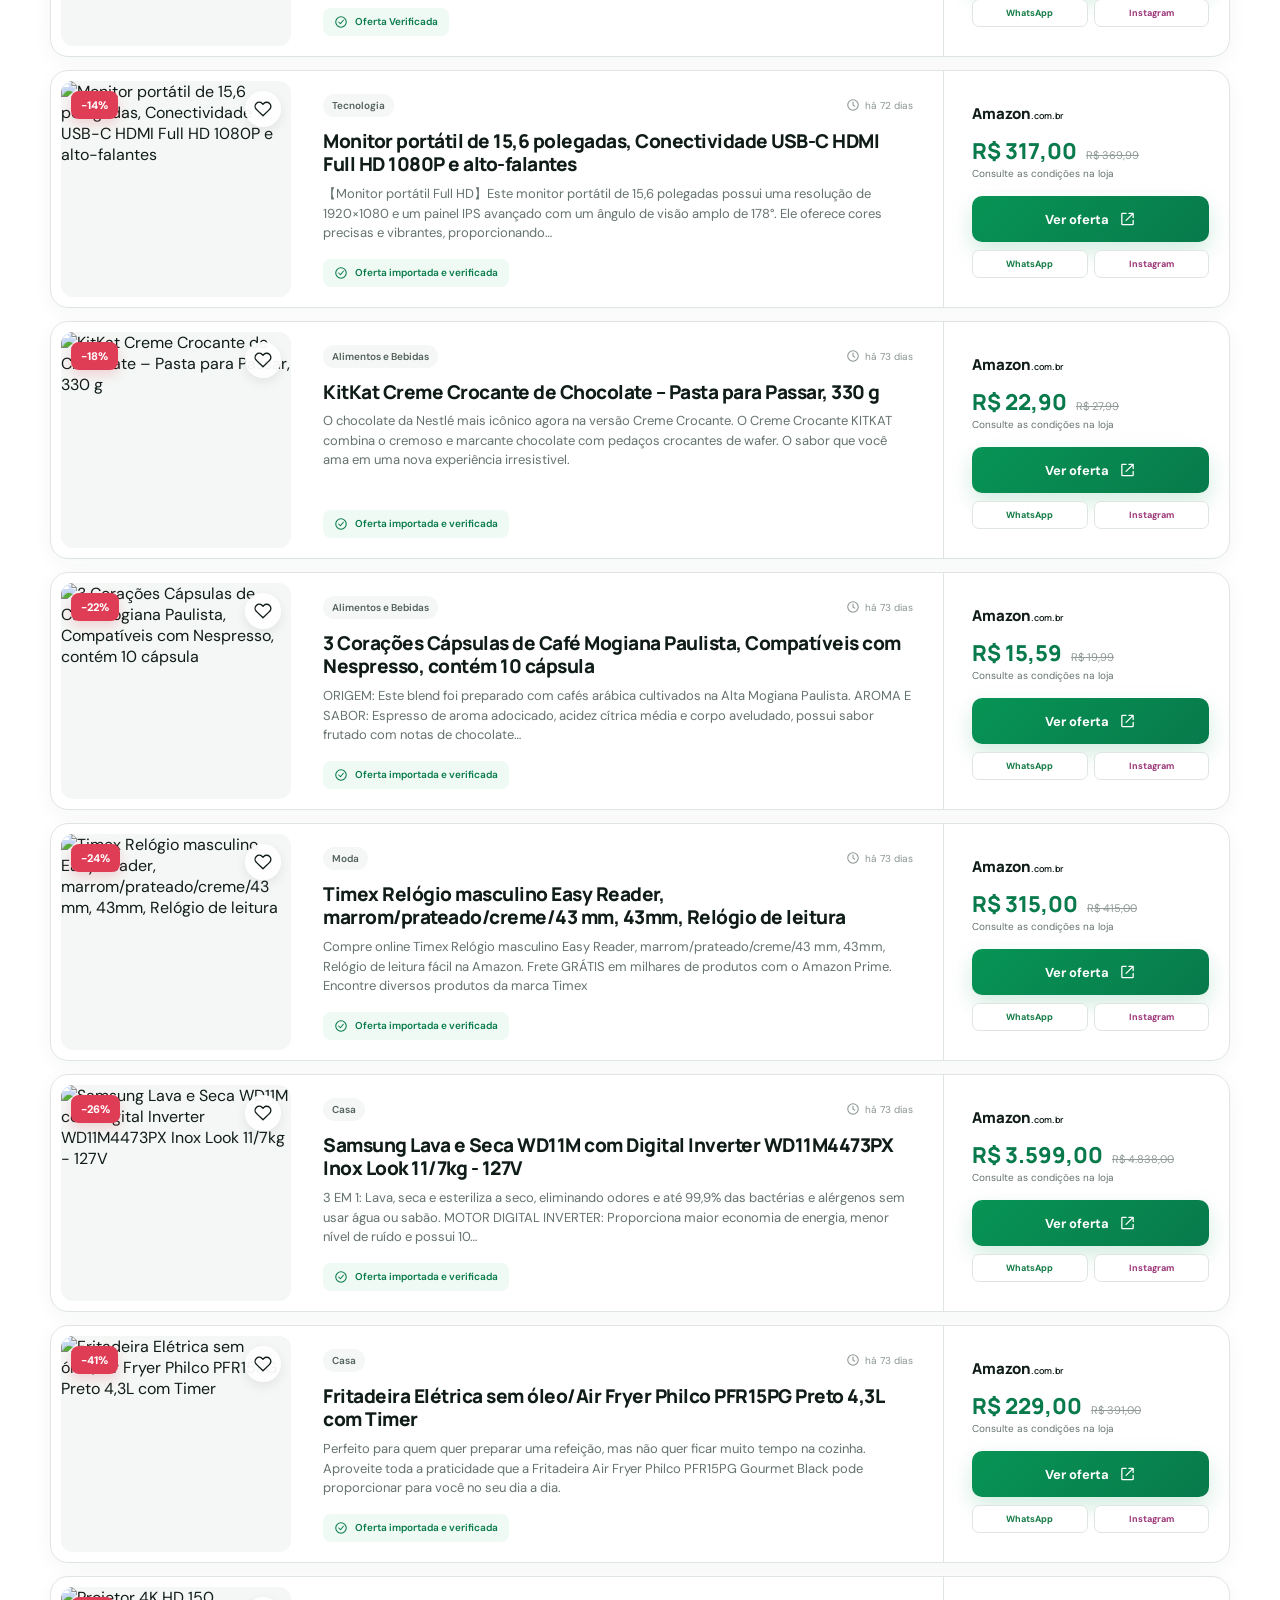
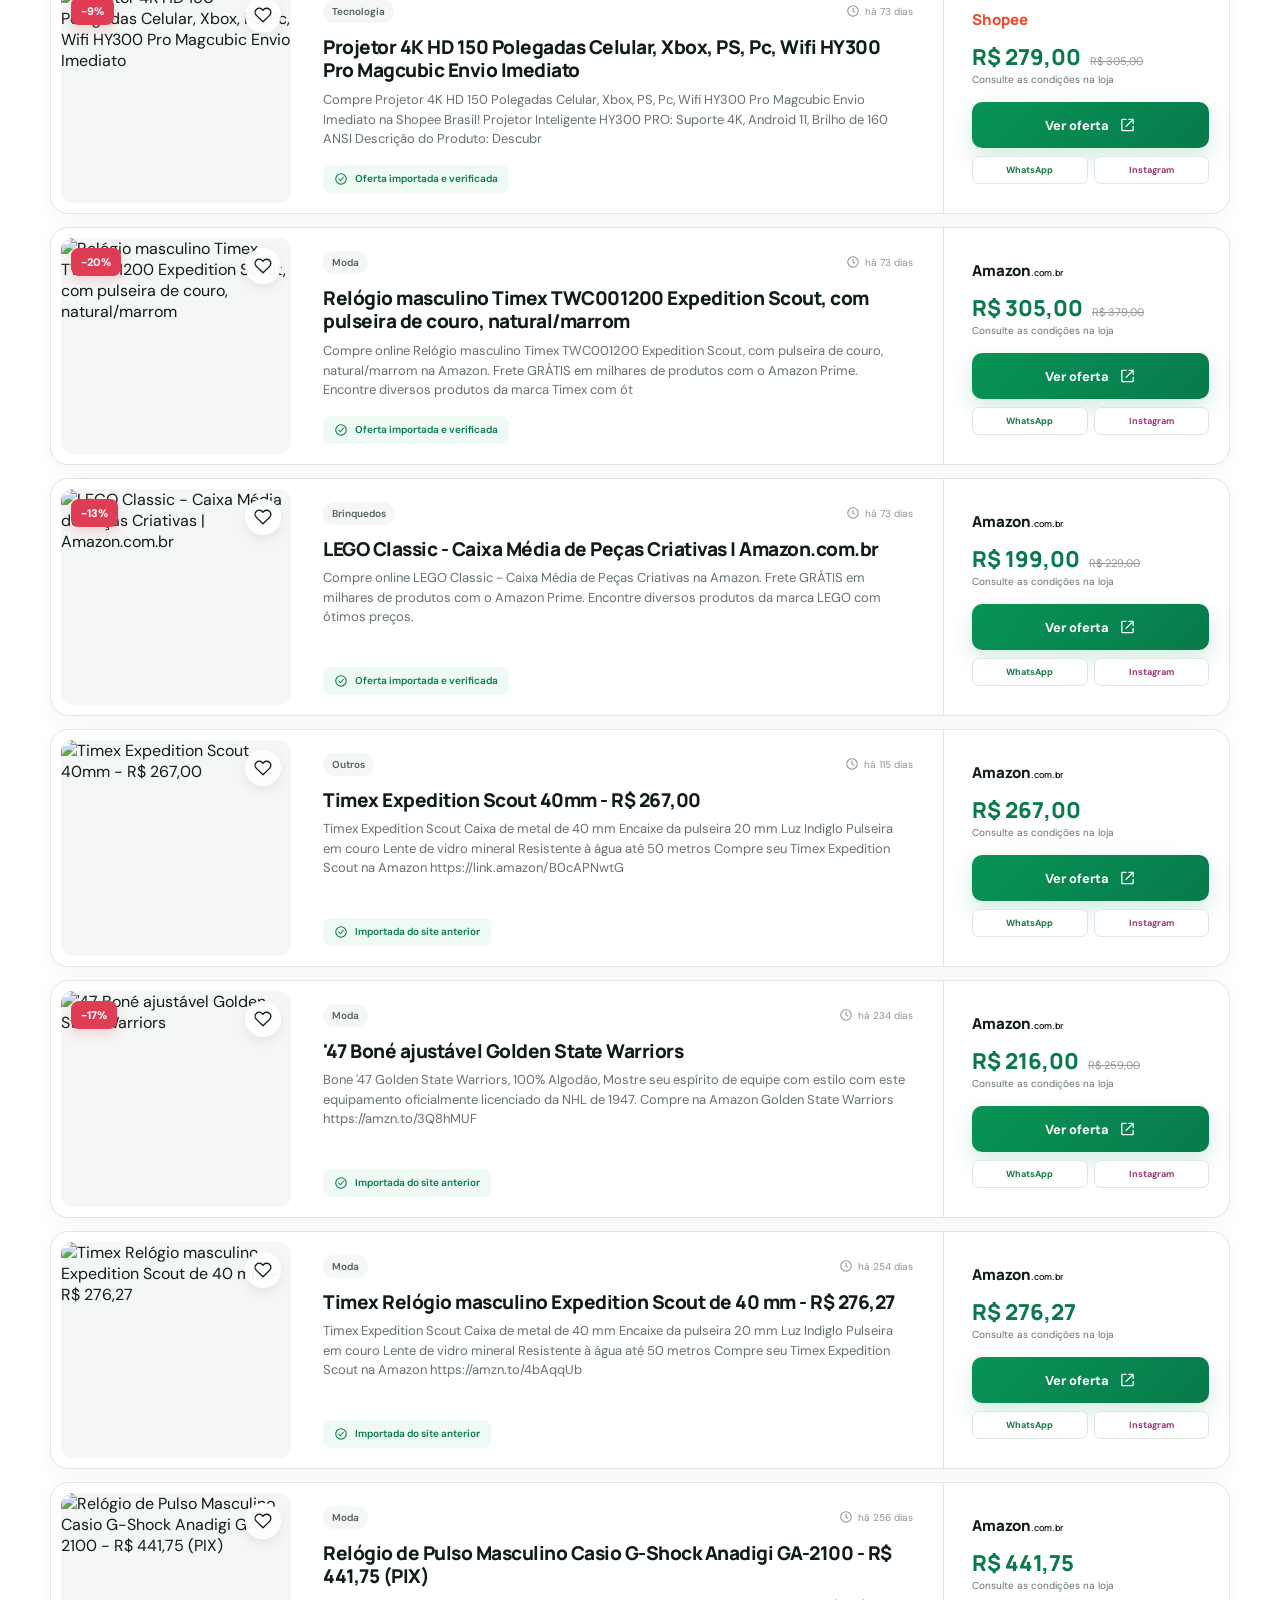
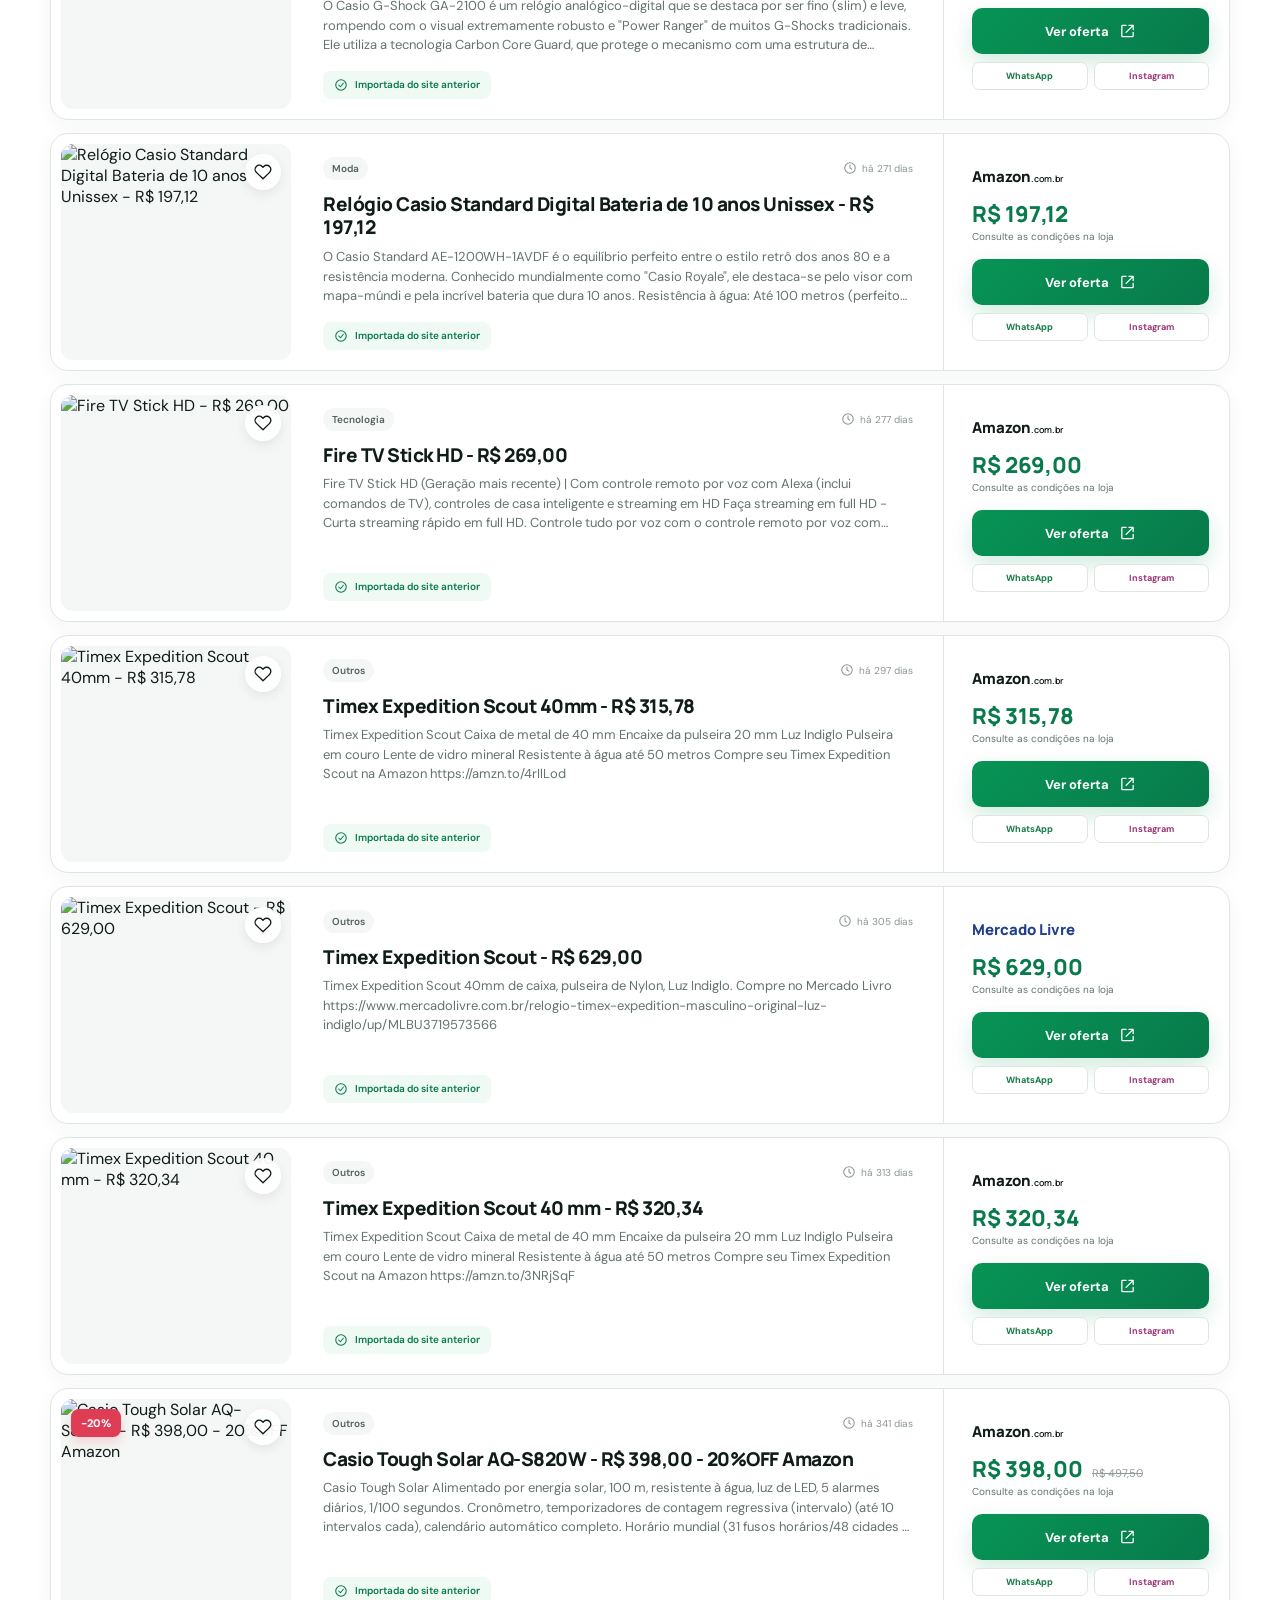
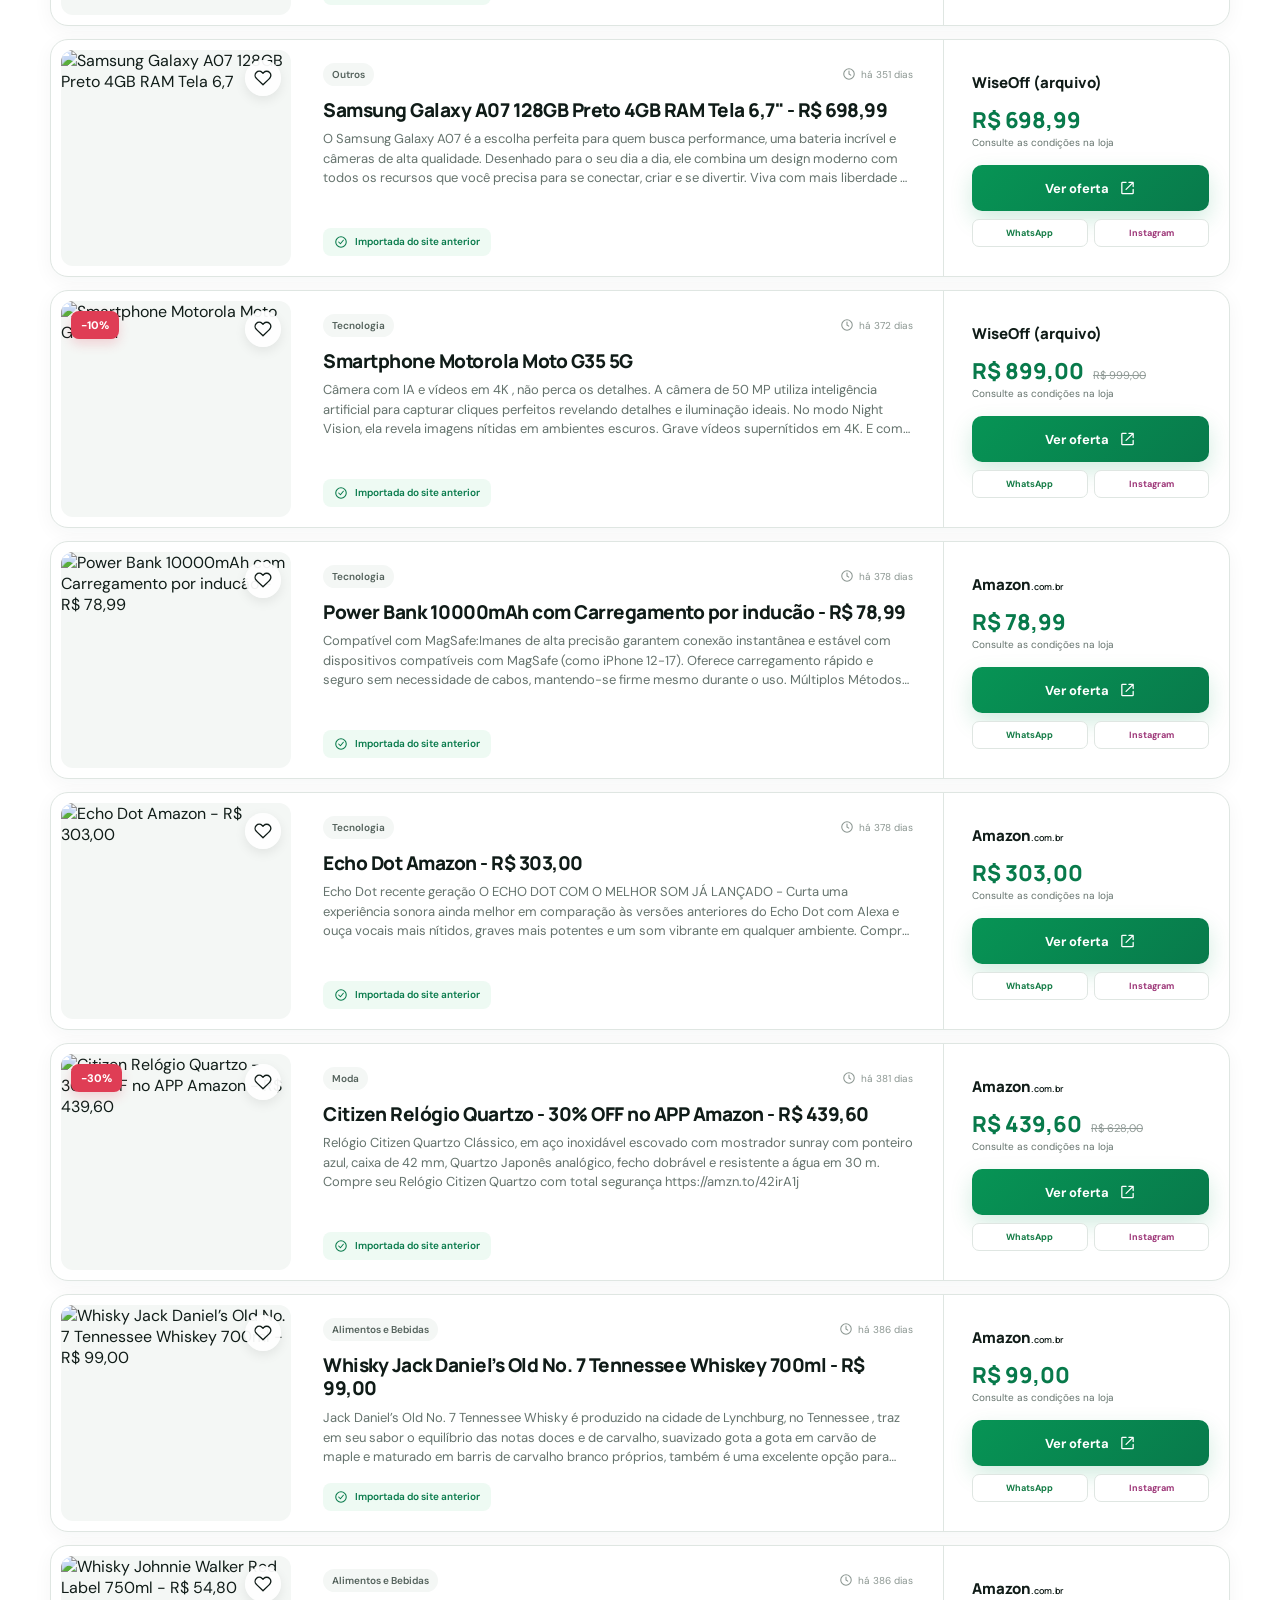
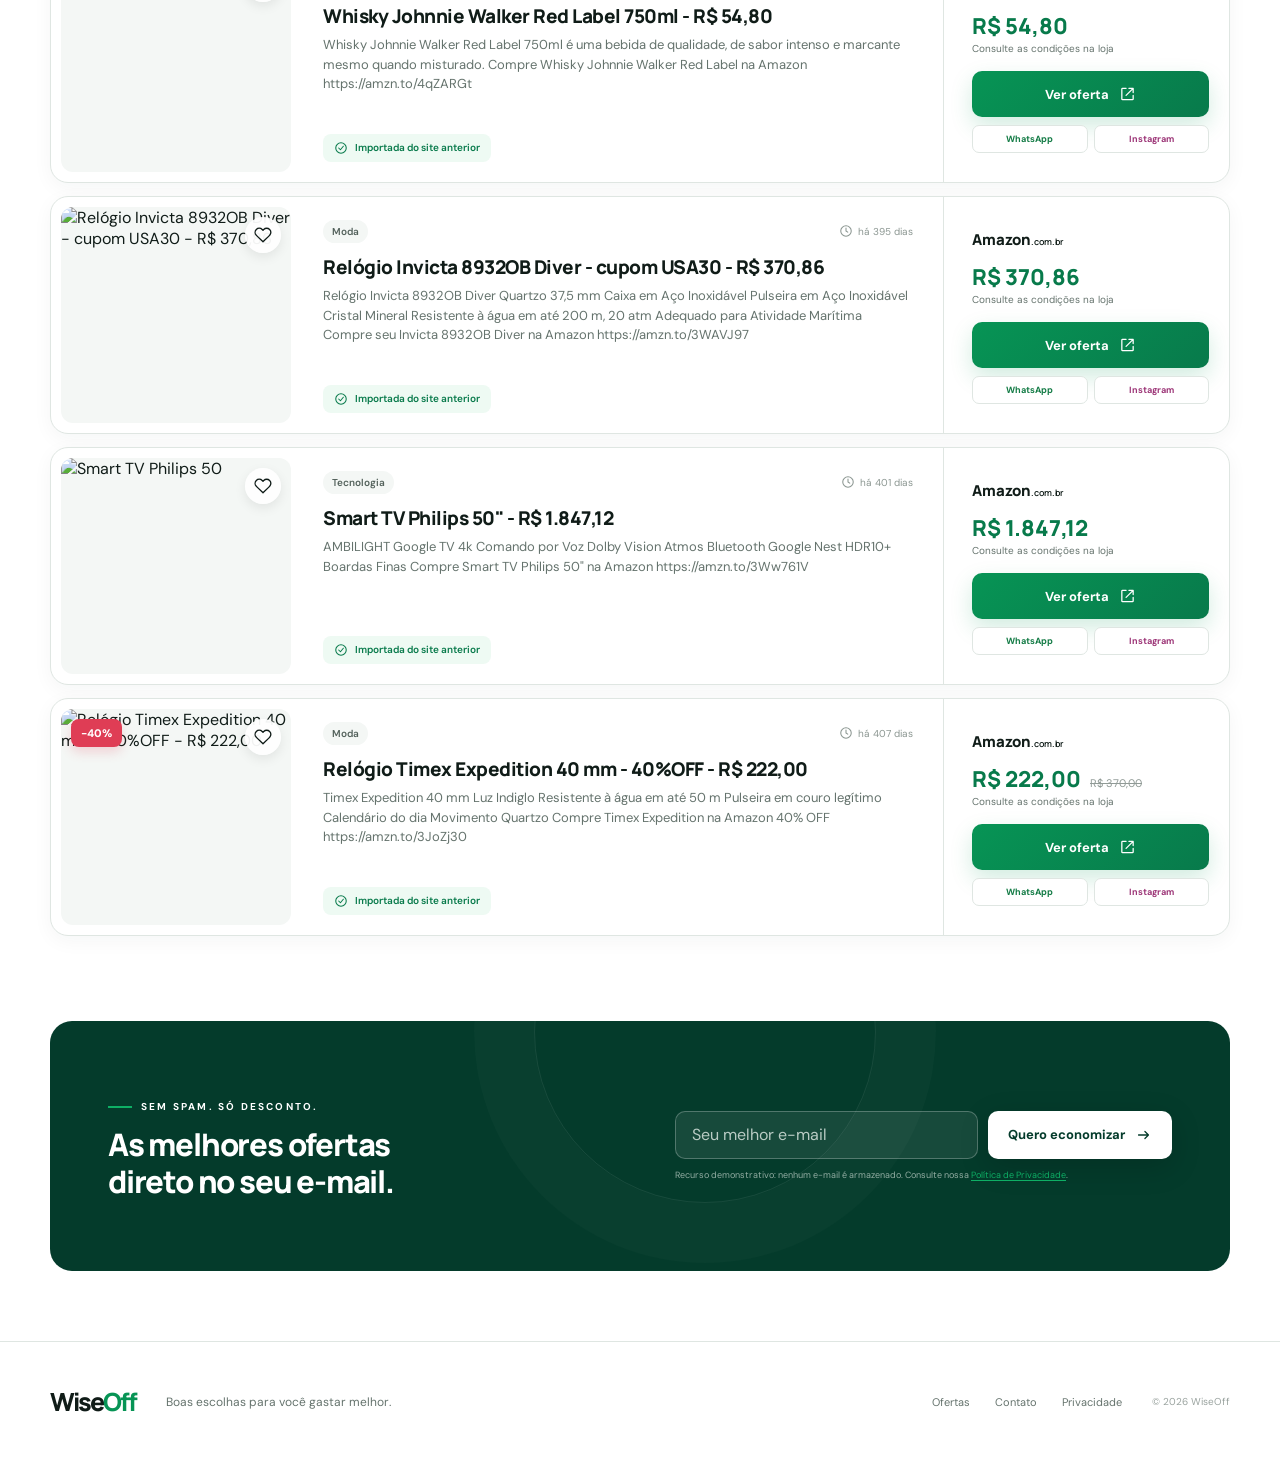
==== commit 6b79e145: "Adiciona compartilhamento de ofertas" ====
--- a/index.html
+++ b/index.html
@@ -198,5 +198,6 @@
 
     <script src="products.js"></script>
     <script src="app.js"></script>
+    <script src="sharing.js"></script>
   </body>
 </html>
--- a/styles.css
+++ b/styles.css
@@ -140,6 +140,13 @@
 .price-row del { color: #909a96; font-size: 11px; }
 .product-buy > small { color: var(--muted); font-size: 10px; }
 .product-buy .button { width: 100%; margin-top: 16px; }
+.share-actions { margin-top: 8px; display: grid; grid-template-columns: repeat(2, minmax(0, 1fr)); gap: 6px; }
+.share-button { min-height: 28px; padding: 0 7px; display: inline-flex; align-items: center; justify-content: center; border: 1px solid var(--line); border-radius: 7px; color: #53615b; background: white; cursor: pointer; font: 700 9px "DM Sans", sans-serif; text-decoration: none; transition: .2s; }
+.share-button:hover { color: var(--green-700); border-color: var(--green-500); background: var(--green-50); }
+.share-whatsapp { color: #137b45; }
+.share-instagram { color: #9c3577; }
+.share-notice { position: fixed; z-index: 1100; left: 50%; bottom: 24px; padding: 12px 17px; color: white; background: var(--green-950); border-radius: 9px; box-shadow: var(--shadow); opacity: 0; pointer-events: none; transform: translate(-50%, 60px); transition: .25s; font-size: 12px; }
+.share-notice.show { opacity: 1; transform: translate(-50%, 0); }
 .empty-state { padding: 70px 20px; text-align: center; border: 1px dashed var(--line); border-radius: var(--radius); background: var(--surface); }
 .empty-state svg { width: 36px; height: 36px; color: var(--green-600); }
 .empty-state h3 { margin: 12px 0 4px; }
@@ -359,6 +366,8 @@
 .detail-price del { color: #8b9691; font-size: 13px; }
 .detail-copy > small { color: var(--muted); font-size: 11px; }
 .detail-copy > .button { width: 100%; min-height: 52px; margin-top: 23px; font-size: 14px; }
+.detail-copy .detail-share { width: 100%; margin-top: 10px; }
+.detail-copy .detail-share .share-button { min-height: 36px; font-size: 11px; }
 .detail-copy .affiliate-note { margin-top: 12px; text-align: center; font-size: 9px; }
 .detail-about { margin-top: 22px; padding: 30px; background: white; border: 1px solid var(--line); border-radius: 16px; }
 .detail-about h2 { margin: 0 0 7px; font: 800 20px "Manrope", sans-serif; }
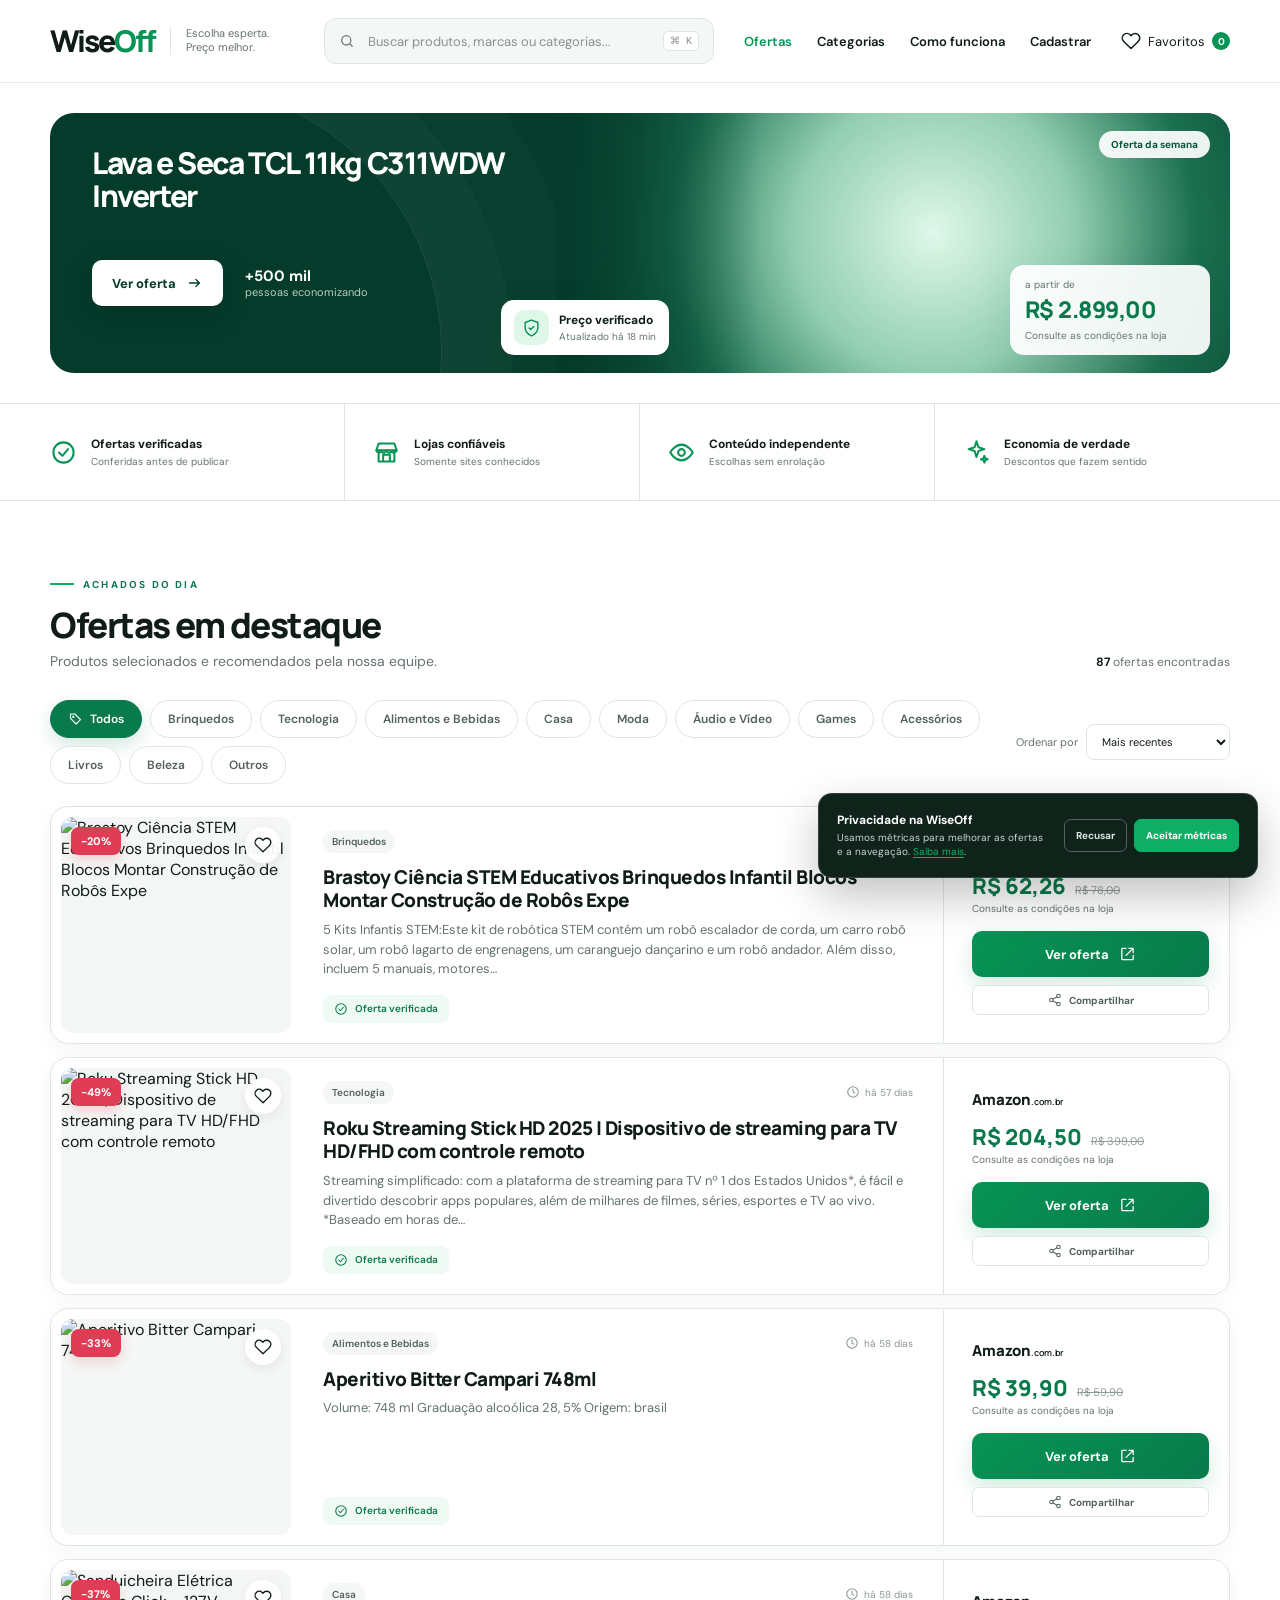
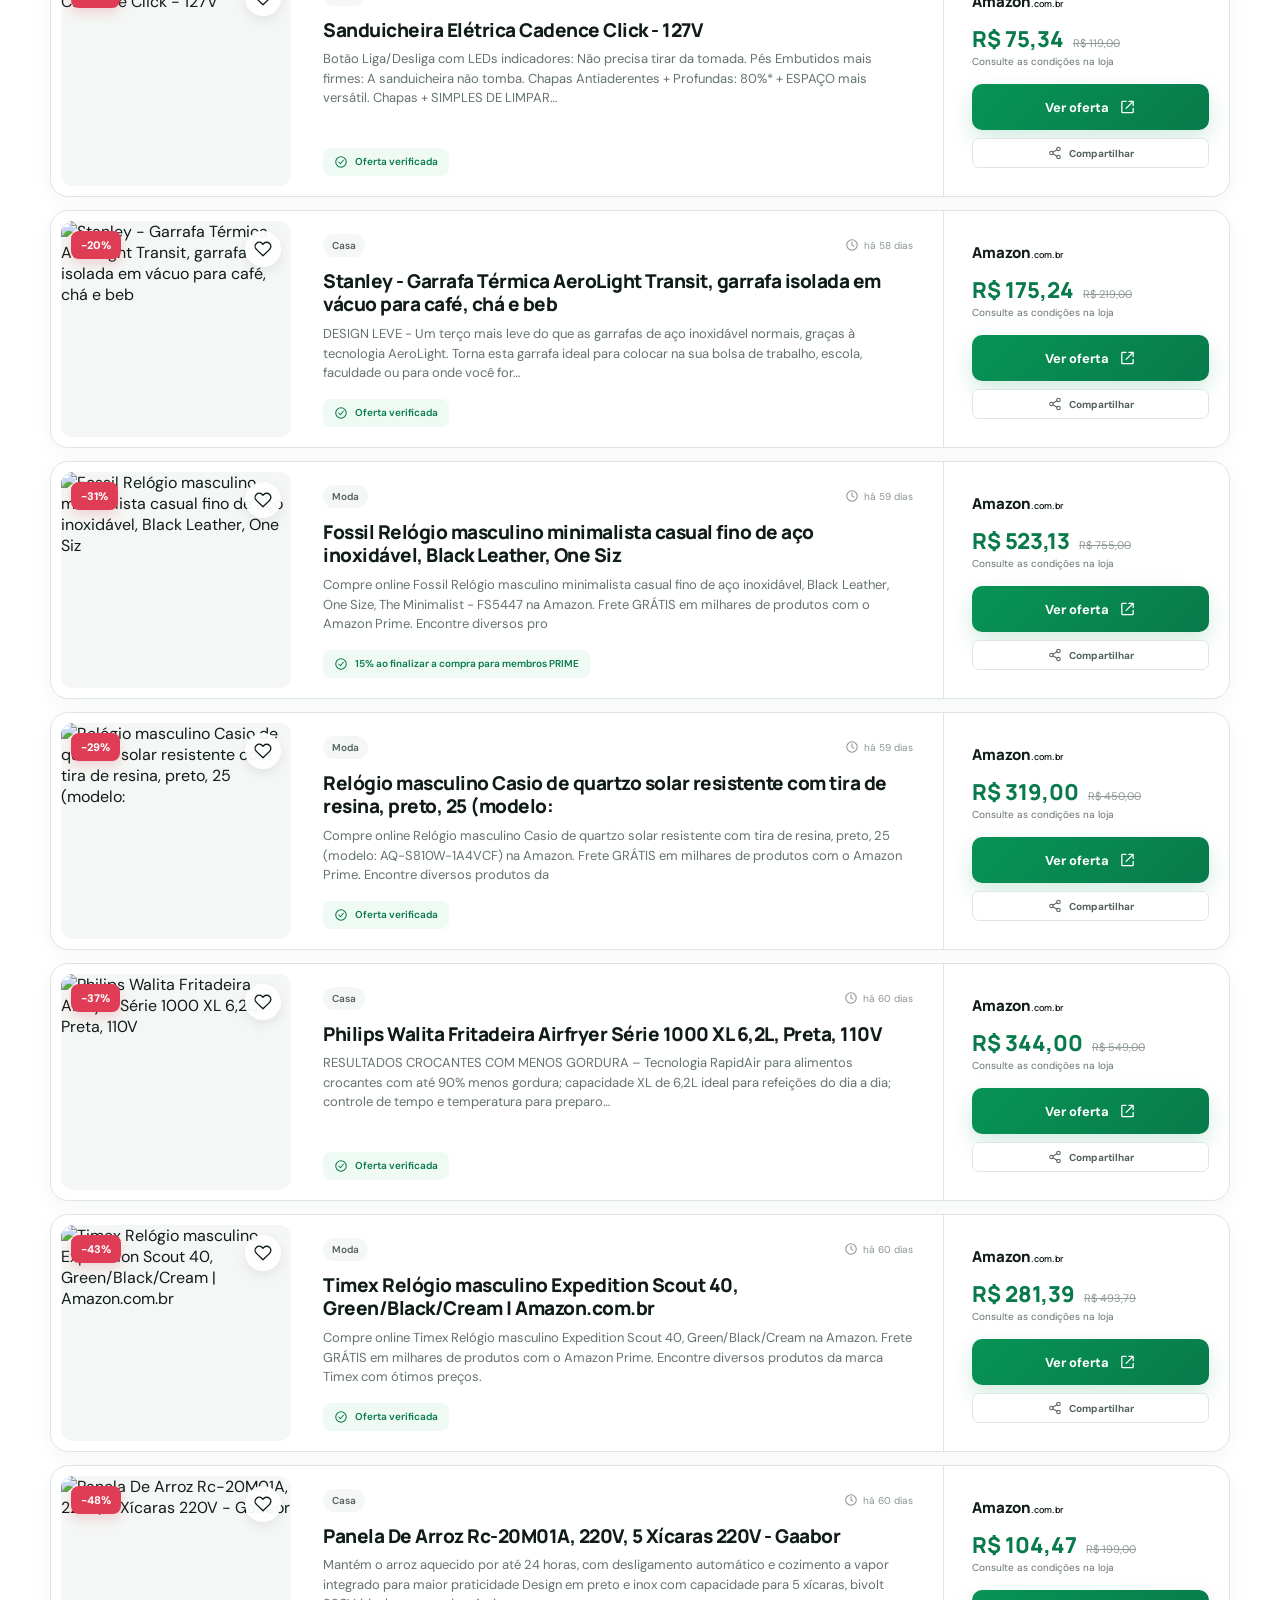
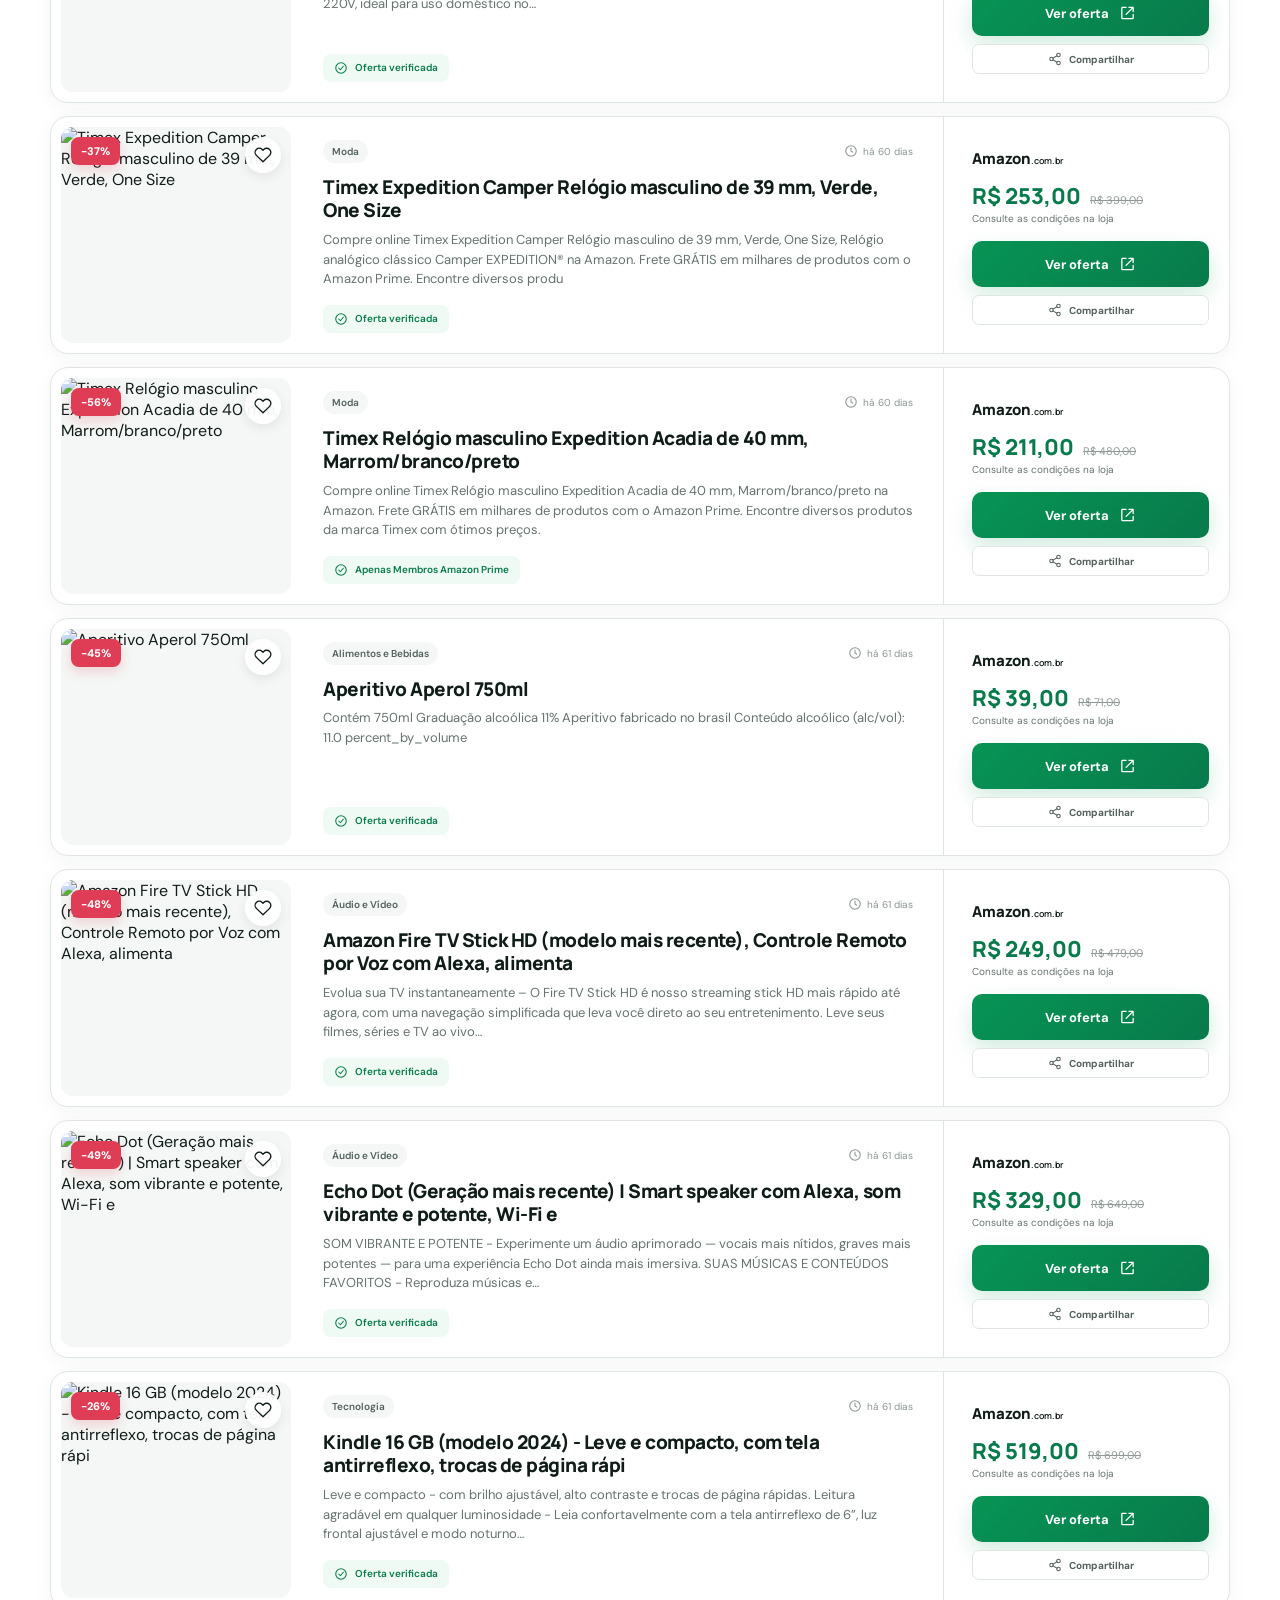
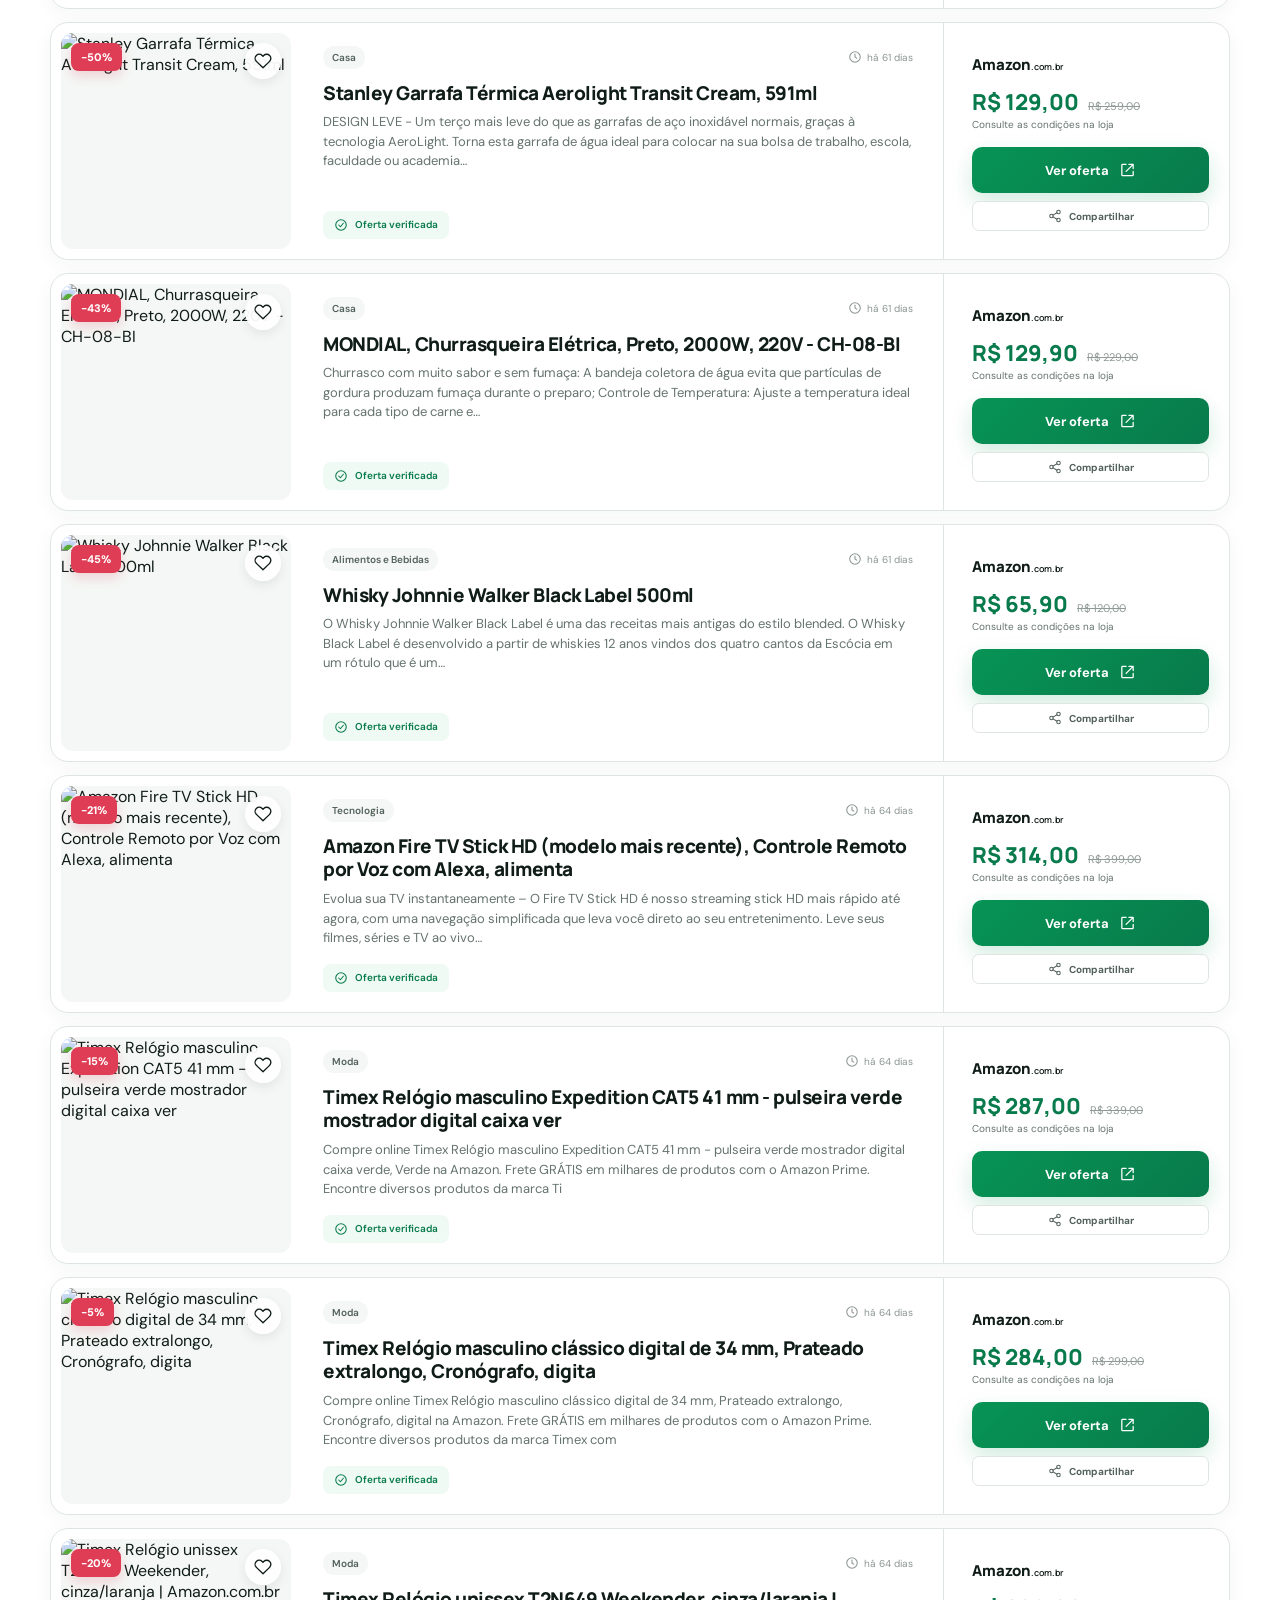
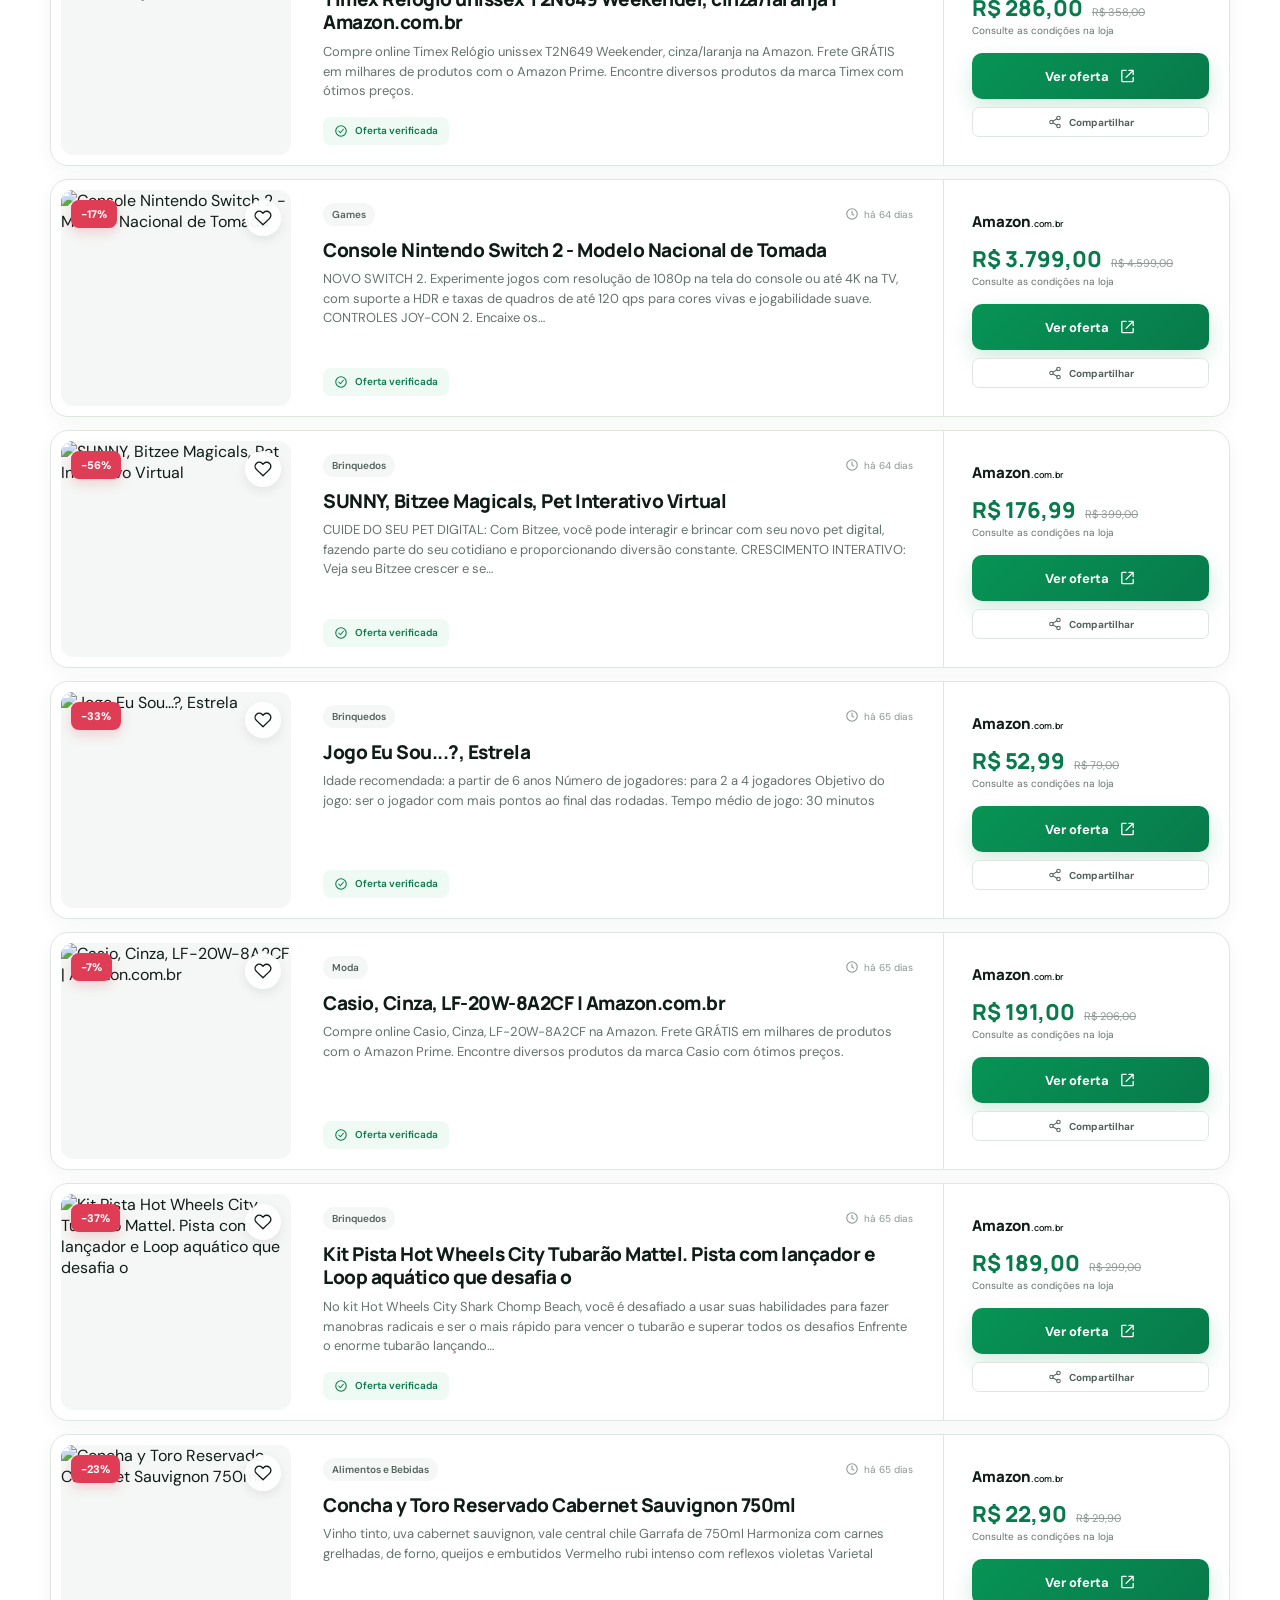
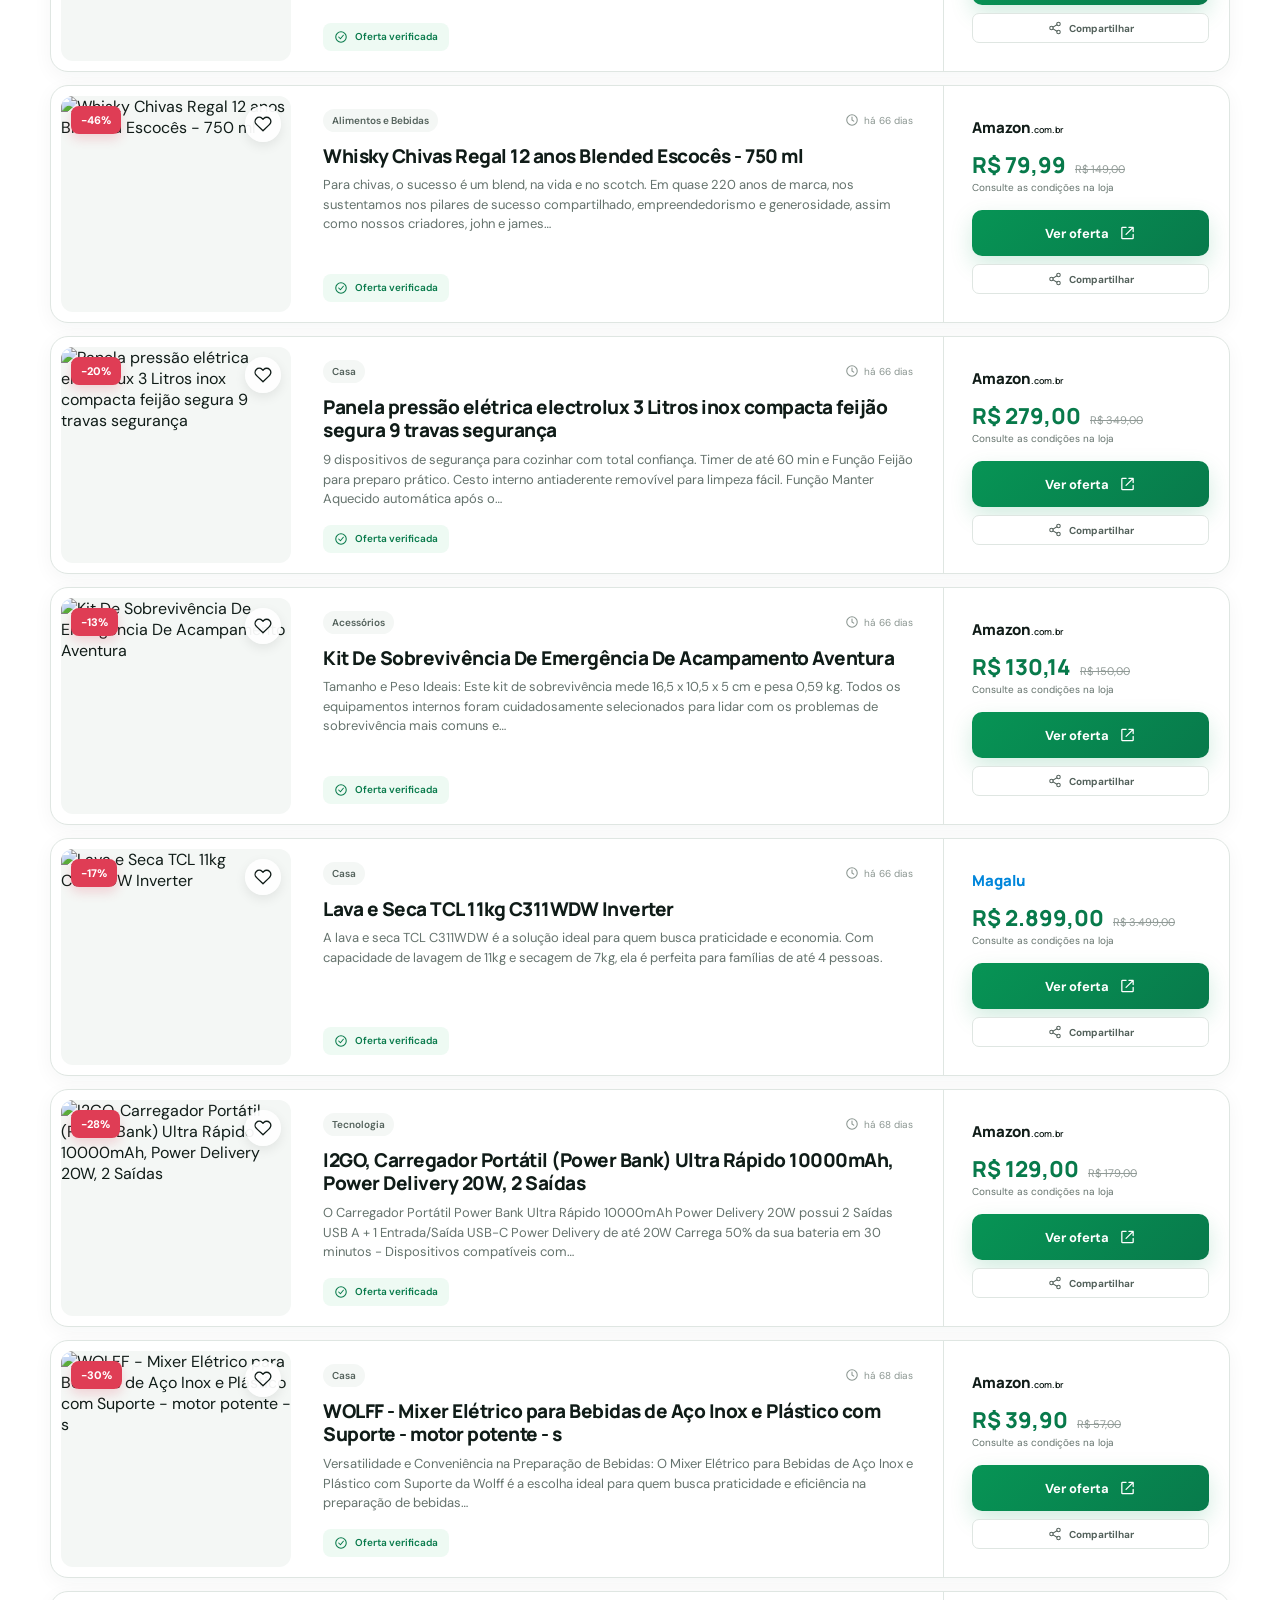
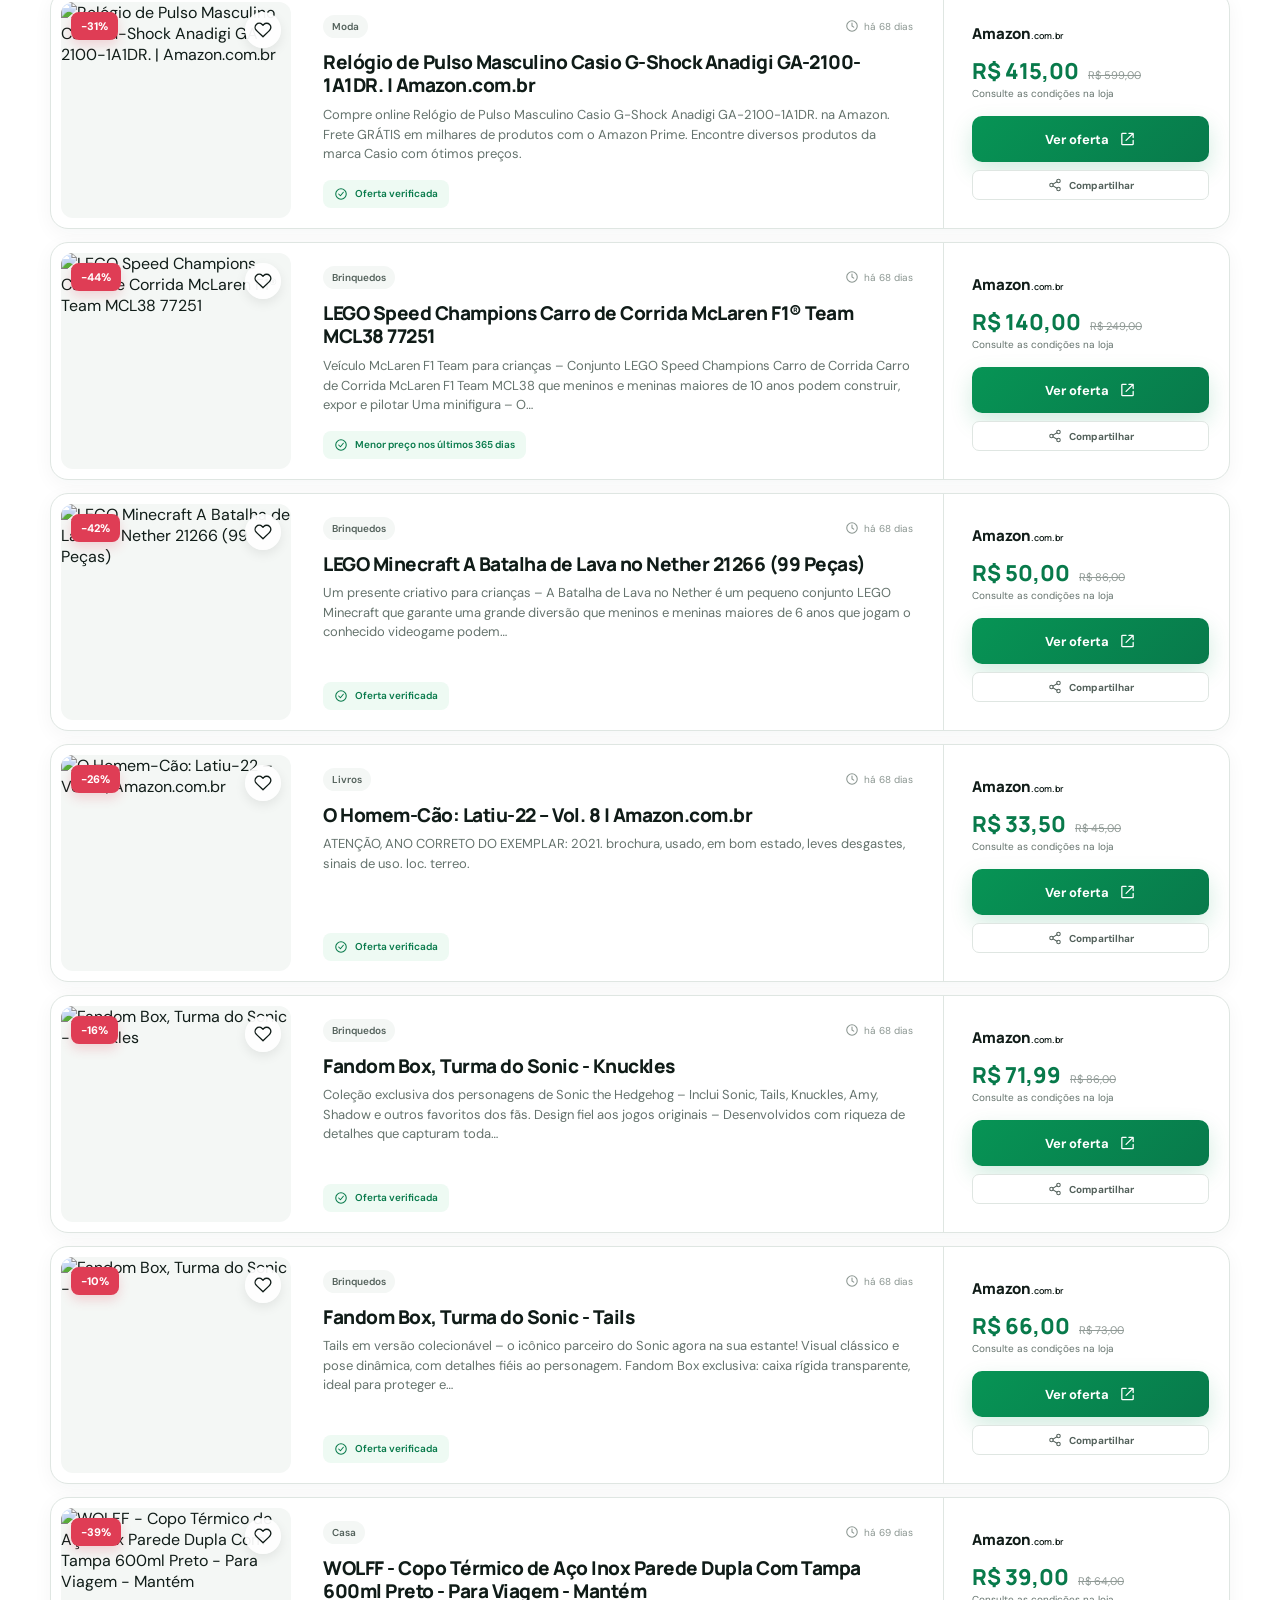
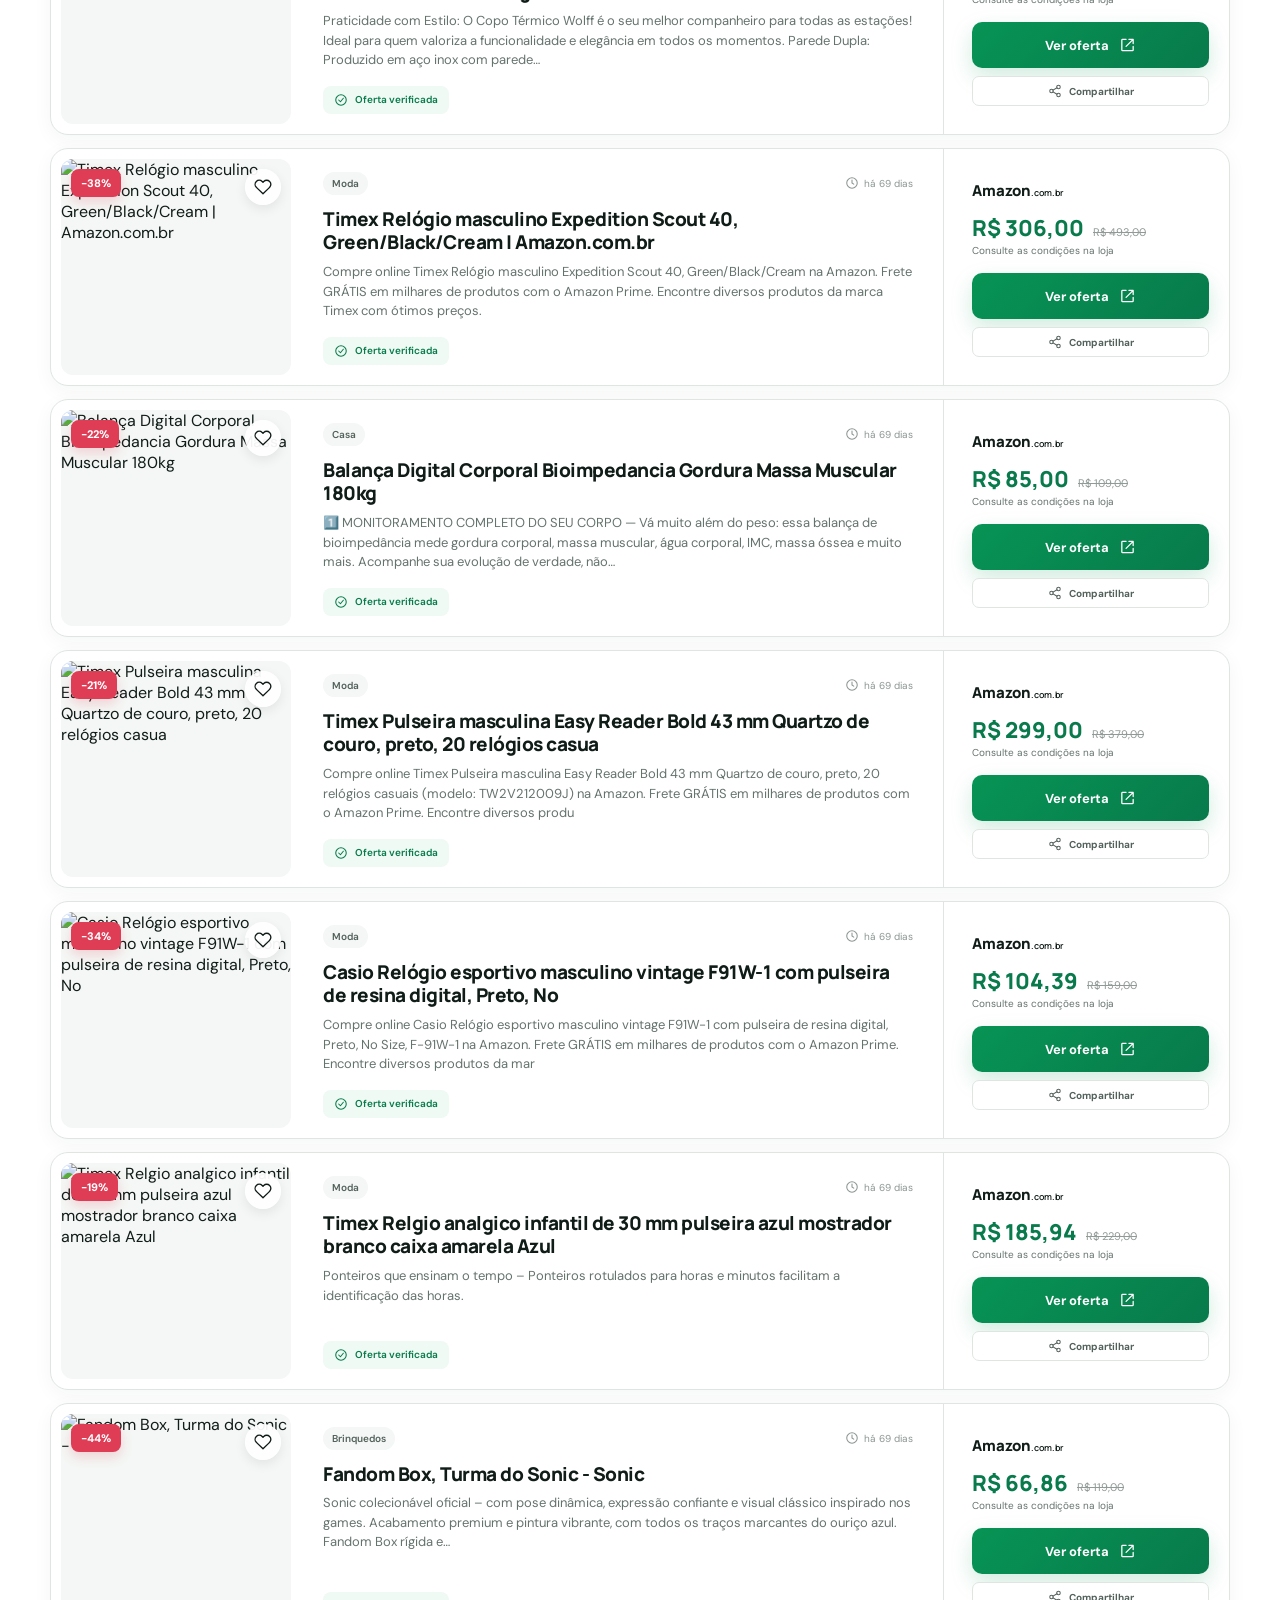
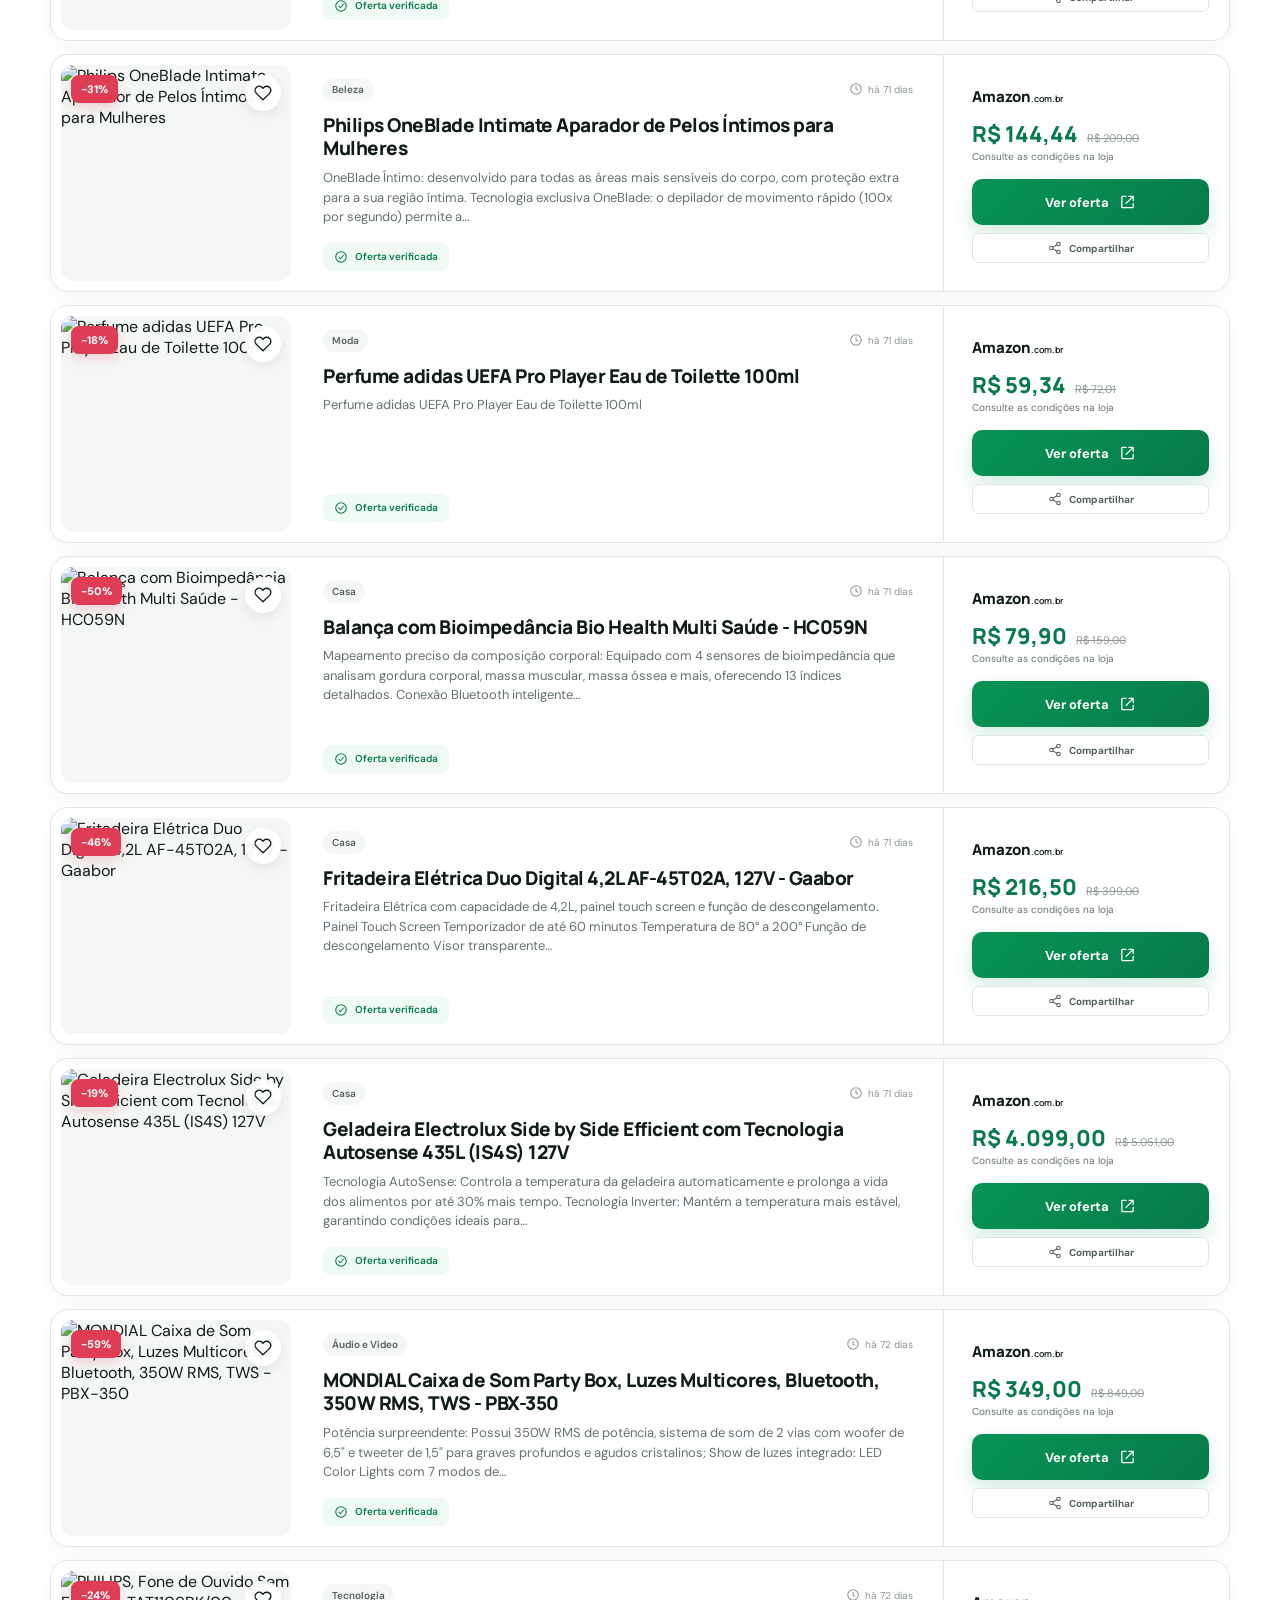
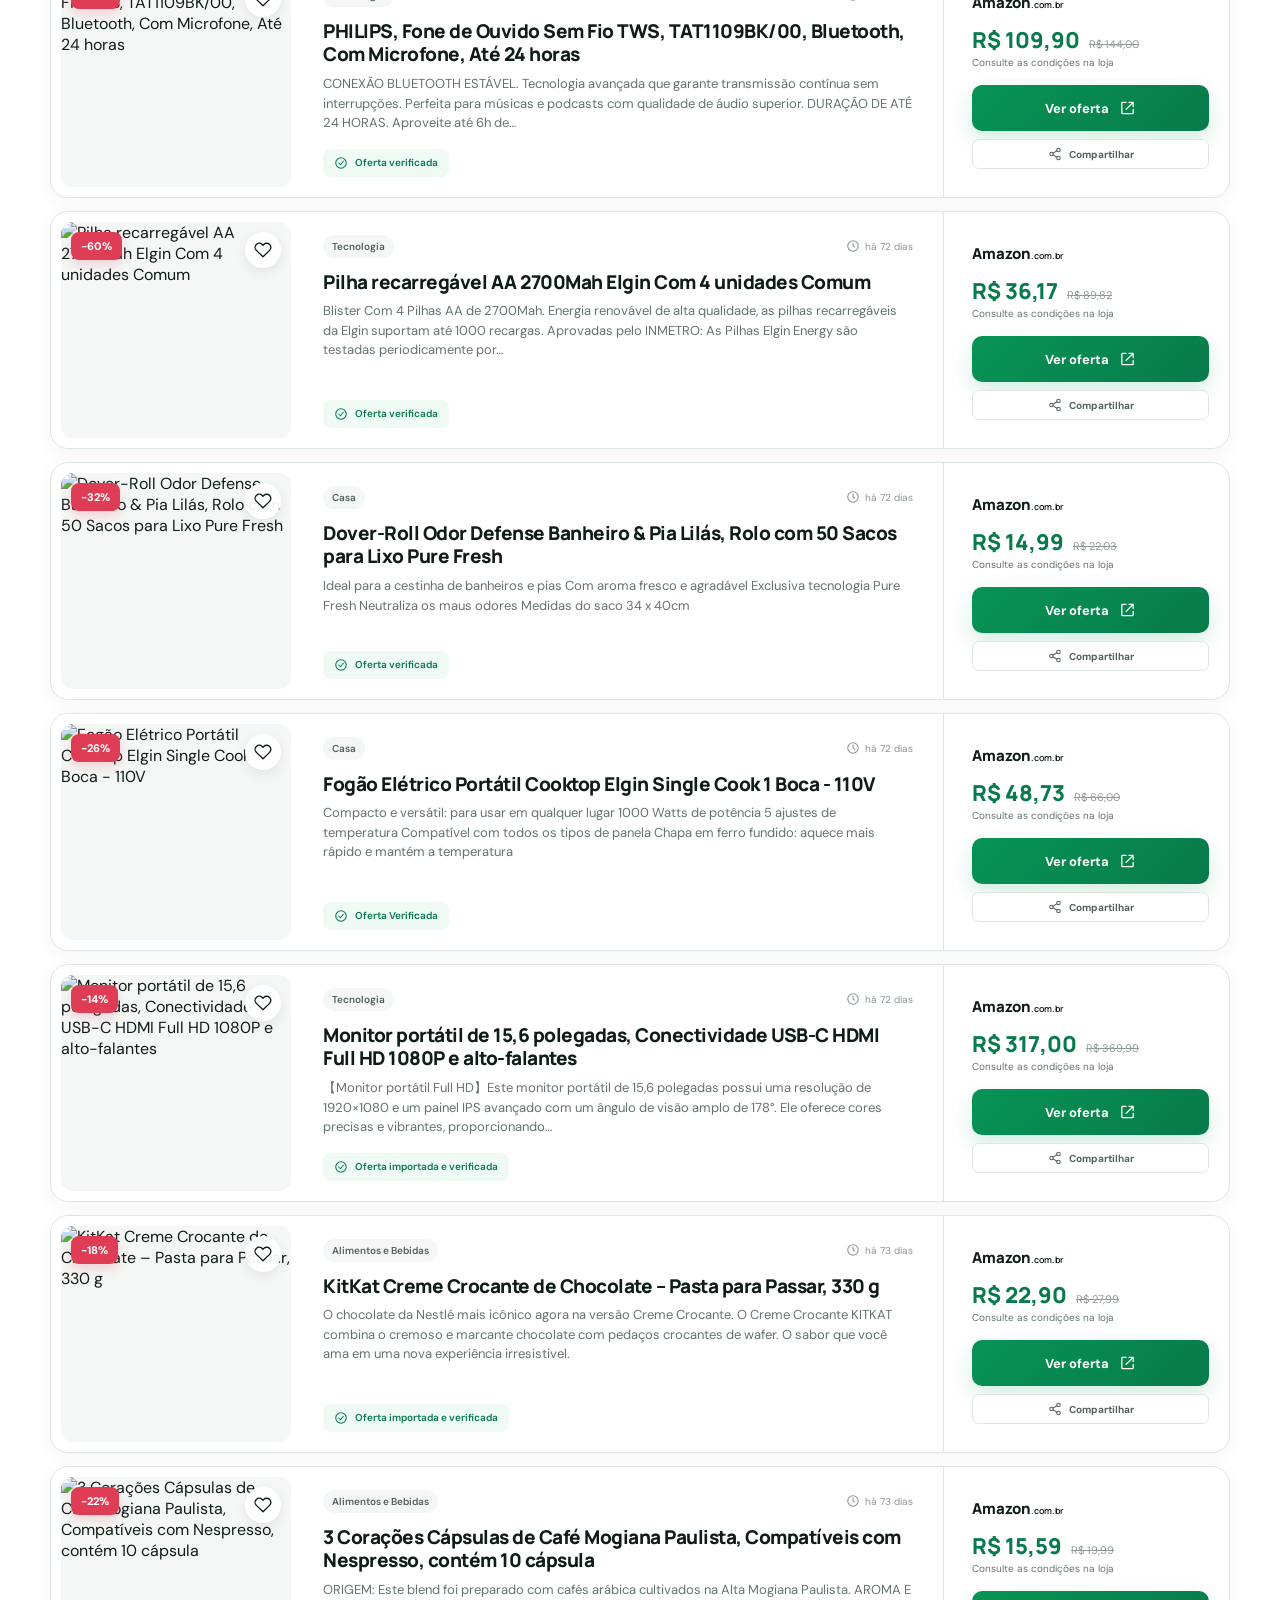
==== commit c2ef54df: "Atualiza ofertas" ====
--- a/index.html
+++ b/index.html
@@ -89,9 +89,7 @@
     <main>
       <section class="hero shell" aria-labelledby="heroTitle">
         <div class="hero-copy">
-          <span class="eyebrow"><i></i> Curadoria independente</span>
-          <h1 id="heroTitle">Oferta boa é aquela que <em>vale a pena.</em></h1>
-          <strong class="hero-featured-name" id="featuredName">As melhores ofertas da internet</strong>
+          <h1 id="heroTitle">Oferta da semana</h1>
           <div class="hero-actions">
             <a class="button button-light" id="featuredLink" href="#ofertas">Explorar ofertas <svg><use href="#icon-arrow" /></svg></a>
             <span><b>+500 mil</b> pessoas economizando</span>
--- a/styles.css
+++ b/styles.css
@@ -55,9 +55,7 @@
 .eyebrow { display: inline-flex; align-items: center; gap: 9px; text-transform: uppercase; letter-spacing: 2.2px; font-size: 10px; font-weight: 700; }
 .eyebrow i { width: 24px; height: 2px; background: var(--green-500); }
 .eyebrow.dark { color: var(--green-700); }
-.hero h1 { max-width: 440px; margin: 12px 0 9px; font: 800 35px/1.02 "Manrope", sans-serif; letter-spacing: -2px; }
-.hero h1 em { display: block; color: #38d88c; font-style: normal; }
-.hero-featured-name { max-width: 400px; display: -webkit-box; overflow: hidden; -webkit-box-orient: vertical; -webkit-line-clamp: 1; color: white; font: 700 13px "Manrope", sans-serif; }
+.hero h1 { max-width: 430px; min-height: 98px; margin: 5px 0 8px; display: -webkit-box; overflow: hidden; -webkit-box-orient: vertical; -webkit-line-clamp: 3; font: 800 30px/1.1 "Manrope", sans-serif; letter-spacing: -1.4px; }
 .hero-actions { margin-top: 16px; display: flex; align-items: center; gap: 22px; }
 .hero-actions > span { color: #b8cdc5; font-size: 11px; line-height: 1.25; }
 .hero-actions > span b { display: block; color: white; font-size: 15px; }
@@ -72,9 +70,9 @@
 .hero-image-wrap { position: absolute; inset: 0; overflow: hidden; }
 .hero-image-wrap img { width: 100%; height: 100%; object-fit: cover; mix-blend-mode: multiply; filter: saturate(.7) contrast(1.06); }
 .hero-badge { position: absolute; z-index: 3; top: 18px; right: 20px; padding: 7px 12px; background: rgba(255,255,255,.92); color: var(--green-900); border-radius: 30px; font-size: 10px; font-weight: 700; }
-.floating-price { position: absolute; z-index: 3; right: 20px; bottom: 18px; width: 150px; padding: 13px 16px; color: var(--ink); background: rgba(255,255,255,.92); border-radius: 14px; box-shadow: var(--shadow); backdrop-filter: blur(10px); }
+.floating-price { position: absolute; z-index: 3; right: 20px; bottom: 18px; width: 200px; max-width: calc(100% - 40px); padding: 13px 15px; color: var(--ink); background: rgba(255,255,255,.92); border-radius: 14px; box-shadow: var(--shadow); backdrop-filter: blur(10px); }
 .floating-price small, .floating-price span { display: block; color: var(--muted); font-size: 10px; }
-.floating-price strong { display: block; margin: 2px 0 4px; color: var(--green-700); font: 800 23px "Manrope", sans-serif; }
+.floating-price strong { display: block; margin: 2px 0 4px; color: var(--green-700); font: 800 clamp(18px, 1.8vw, 23px) "Manrope", sans-serif; letter-spacing: -.5px; white-space: nowrap; }
 .hero-proof { position: absolute; z-index: 4; left: calc(43% - 56px); bottom: 18px; padding: 10px 13px; display: flex; align-items: center; gap: 10px; color: var(--ink); background: white; border-radius: 13px; box-shadow: var(--shadow); }
 .proof-icon { width: 35px; height: 35px; display: grid; place-items: center; color: var(--green-600); background: var(--green-100); border-radius: 10px; }
 .proof-icon svg { width: 19px; }
@@ -140,11 +138,14 @@
 .price-row del { color: #909a96; font-size: 11px; }
 .product-buy > small { color: var(--muted); font-size: 10px; }
 .product-buy .button { width: 100%; margin-top: 16px; }
-.share-actions { margin-top: 8px; display: grid; grid-template-columns: repeat(2, minmax(0, 1fr)); gap: 6px; }
-.share-button { min-height: 28px; padding: 0 7px; display: inline-flex; align-items: center; justify-content: center; border: 1px solid var(--line); border-radius: 7px; color: #53615b; background: white; cursor: pointer; font: 700 9px "DM Sans", sans-serif; text-decoration: none; transition: .2s; }
-.share-button:hover { color: var(--green-700); border-color: var(--green-500); background: var(--green-50); }
-.share-whatsapp { color: #137b45; }
-.share-instagram { color: #9c3577; }
+.share-trigger { width: 100%; min-height: 30px; margin-top: 8px; display: inline-flex; align-items: center; justify-content: center; gap: 7px; border: 1px solid var(--line); border-radius: 7px; color: #53615b; background: white; cursor: pointer; font: 700 10px "DM Sans", sans-serif; transition: .2s; }
+.share-trigger:hover, .share-trigger[aria-expanded="true"] { color: var(--green-700); border-color: var(--green-500); background: var(--green-50); }
+.share-trigger svg { width: 14px; height: 14px; fill: none; stroke: currentColor; stroke-width: 1.8; }
+.share-menu { position: fixed; z-index: 1200; width: 210px; padding: 8px; display: grid; gap: 3px; border: 1px solid var(--line); border-radius: 12px; background: white; box-shadow: 0 18px 45px rgba(12,43,31,.2); }
+.share-menu[hidden] { display: none; }
+.share-menu strong { padding: 8px 10px 6px; color: var(--muted); font-size: 10px; text-transform: uppercase; letter-spacing: .6px; }
+.share-menu button { min-height: 36px; padding: 0 10px; border: 0; border-radius: 7px; color: var(--ink); background: transparent; cursor: pointer; text-align: left; font: 600 12px "DM Sans", sans-serif; }
+.share-menu button:hover, .share-menu button:focus-visible { color: var(--green-700); background: var(--green-50); outline: none; }
 .share-notice { position: fixed; z-index: 1100; left: 50%; bottom: 24px; padding: 12px 17px; color: white; background: var(--green-950); border-radius: 9px; box-shadow: var(--shadow); opacity: 0; pointer-events: none; transform: translate(-50%, 60px); transition: .25s; font-size: 12px; }
 .share-notice.show { opacity: 1; transform: translate(-50%, 0); }
 .empty-state { padding: 70px 20px; text-align: center; border: 1px dashed var(--line); border-radius: var(--radius); background: var(--surface); }
@@ -184,7 +185,7 @@
   .favorites-link { margin-left: auto; }
   .hero { height: 430px; min-height: 430px; margin-top: 14px; grid-template-columns: 1fr; grid-template-rows: 245px 185px; }
   .hero-copy { padding: 28px 24px 18px; }
-  .hero h1 { font-size: clamp(31px, 8vw, 38px); }
+  .hero h1 { min-height: 100px; font-size: clamp(25px, 7vw, 34px); -webkit-line-clamp: 3; }
   .hero-product::after { background: linear-gradient(180deg, var(--green-950) 0, transparent 38%); }
   .hero-proof { left: 30px; bottom: 20px; }
   .floating-price { right: 20px; bottom: 20px; }
@@ -219,8 +220,9 @@
   .hero-copy { padding-inline: 23px; }
   .hero-actions { gap: 13px; }
   .hero-actions > span { display: none; }
-  .hero-proof { left: 16px; bottom: 14px; }
-  .floating-price { right: 14px; bottom: 14px; width: 140px; }
+  .hero-proof { left: 16px; bottom: 82px; }
+  .floating-price { right: 14px; bottom: 14px; width: 180px; }
+  .floating-price strong { font-size: 18px; }
   .trust-grid { grid-template-columns: 1fr; }
   .trust-grid > div { border-right: 0; border-bottom: 1px solid var(--line) !important; }
   .trust-grid > div:last-child { border-bottom: 0 !important; }
@@ -267,6 +269,11 @@
 .importer-control .button { background: var(--green-500); box-shadow: none; }
 .importer-control .button:disabled { opacity: .65; cursor: wait; }
 .importer-control .button.loading svg { animation: importPulse .8s ease-in-out infinite alternate; }
+.amazon-api-option { width: fit-content; margin-top: 12px; display: flex; align-items: flex-start; gap: 9px; color: #dcebe5; cursor: pointer; }
+.amazon-api-option input { width: 16px; height: 16px; margin: 1px 0 0; accent-color: var(--green-500); }
+.amazon-api-option span { display: flex; flex-direction: column; gap: 2px; font-size: 10px; }
+.amazon-api-option strong { color: white; font-size: 11px; }
+.amazon-api-option small { color: #a9c3b9; }
 .import-status { min-height: 14px; margin-top: 9px; color: #b7cec5; font-size: 10px; }
 .import-status.success { color: #7cf0b5; }
 .import-status.warning { color: #ffe09a; }
@@ -366,8 +373,7 @@
 .detail-price del { color: #8b9691; font-size: 13px; }
 .detail-copy > small { color: var(--muted); font-size: 11px; }
 .detail-copy > .button { width: 100%; min-height: 52px; margin-top: 23px; font-size: 14px; }
-.detail-copy .detail-share { width: 100%; margin-top: 10px; }
-.detail-copy .detail-share .share-button { min-height: 36px; font-size: 11px; }
+.detail-copy .detail-share { width: 100%; min-height: 38px; margin-top: 10px; font-size: 11px; }
 .detail-copy .affiliate-note { margin-top: 12px; text-align: center; font-size: 9px; }
 .detail-about { margin-top: 22px; padding: 30px; background: white; border: 1px solid var(--line); border-radius: 16px; }
 .detail-about h2 { margin: 0 0 7px; font: 800 20px "Manrope", sans-serif; }
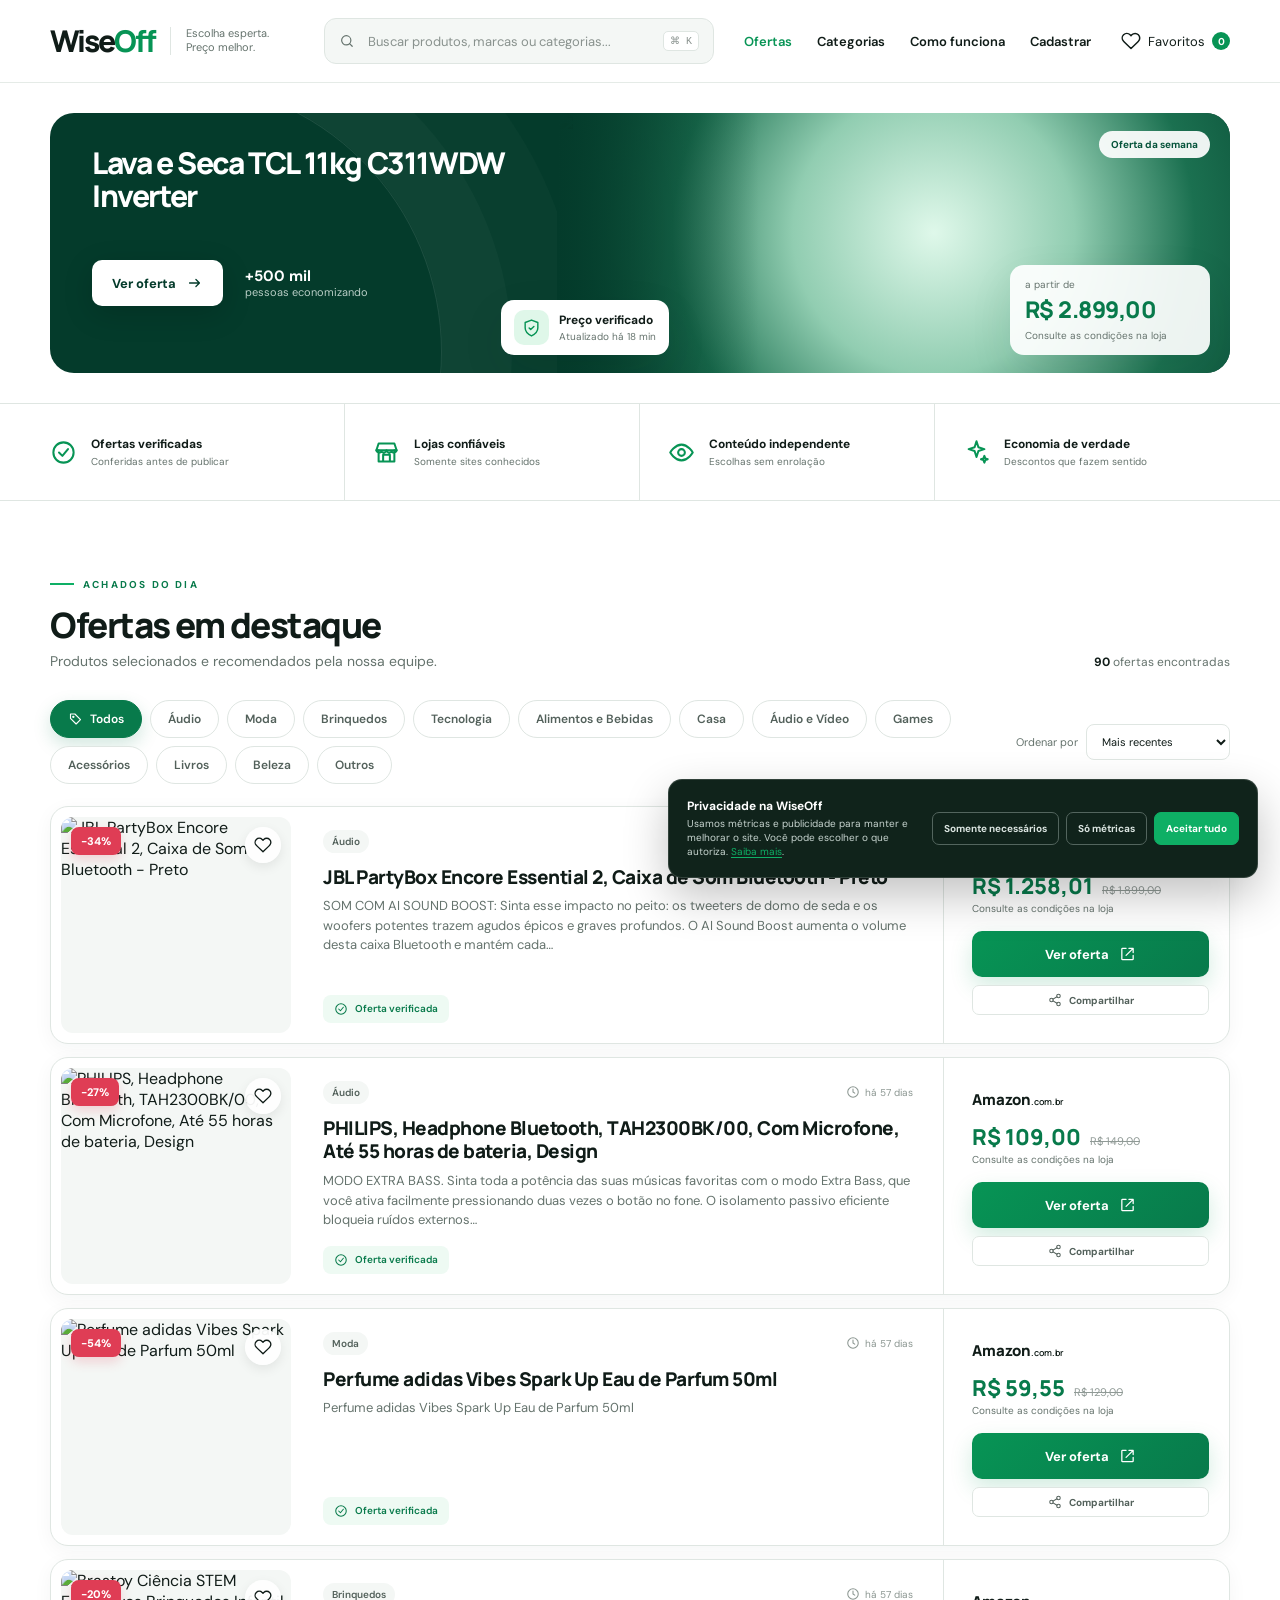
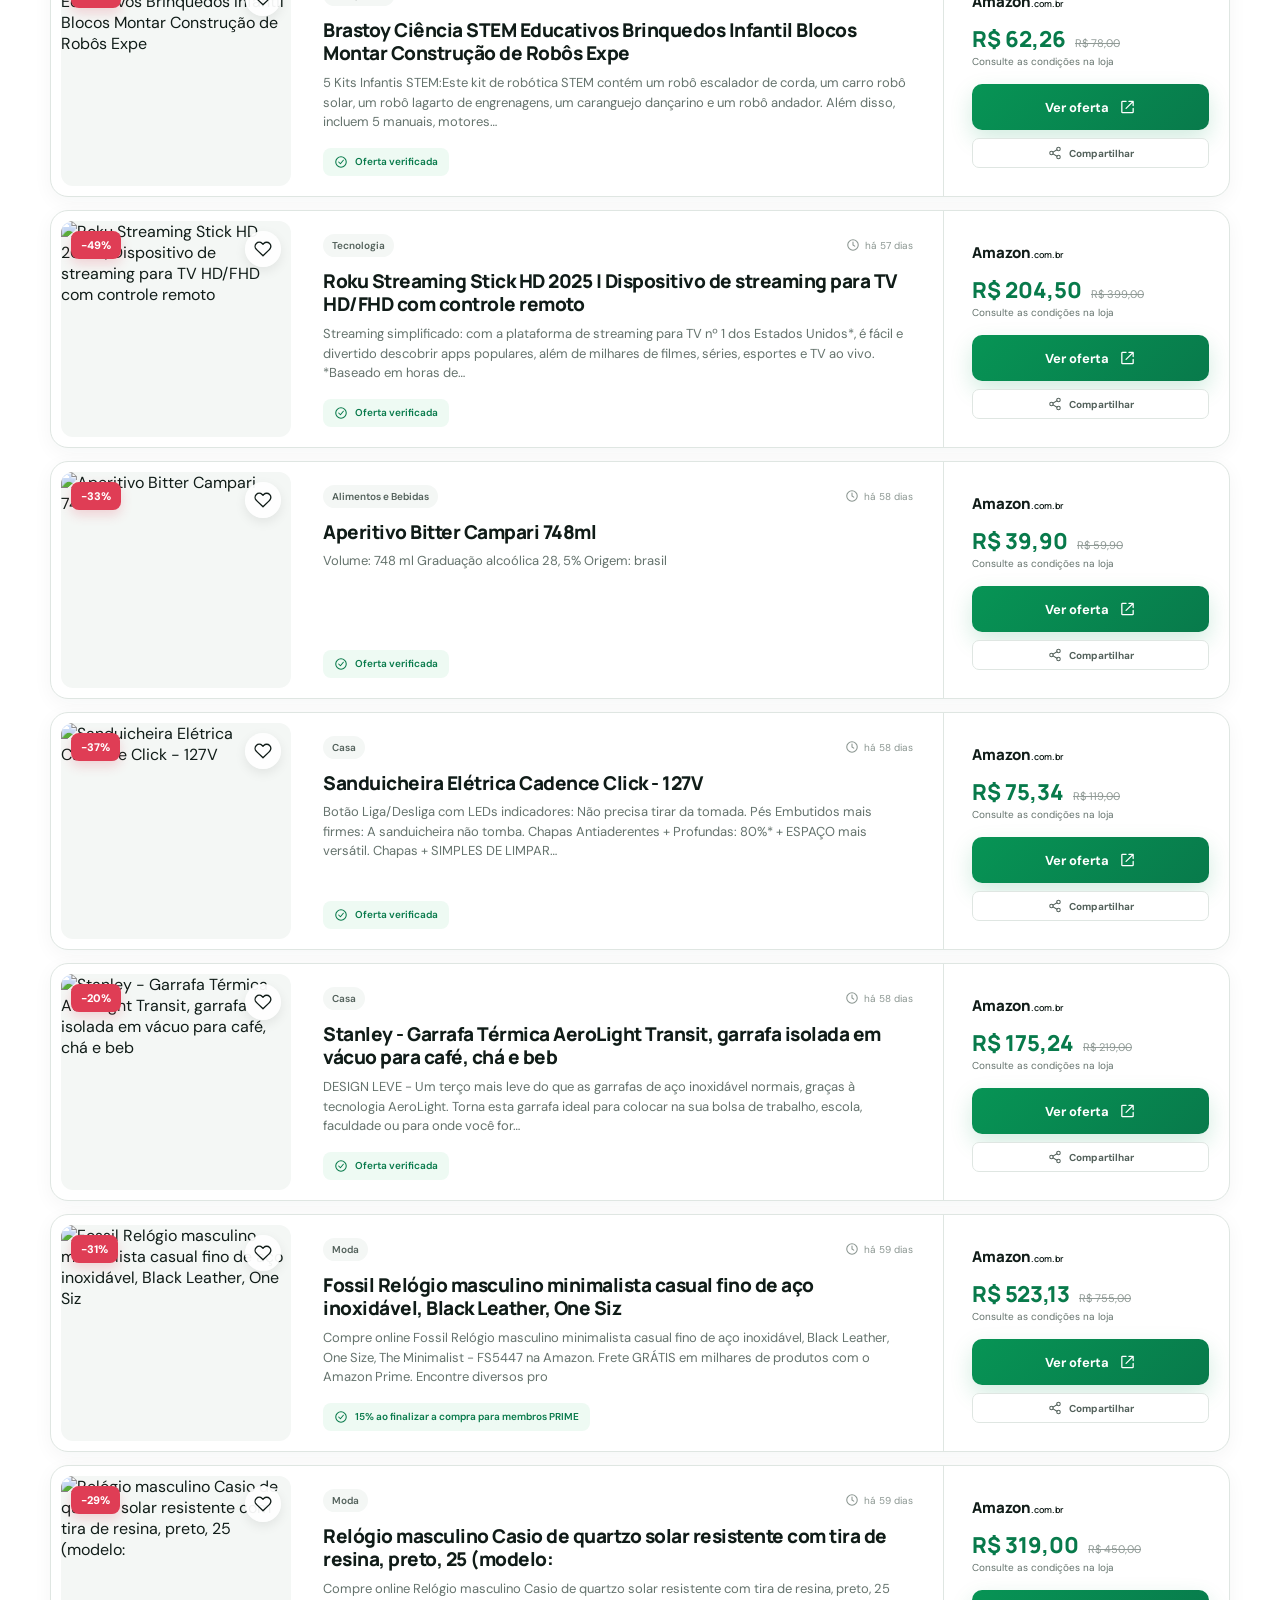
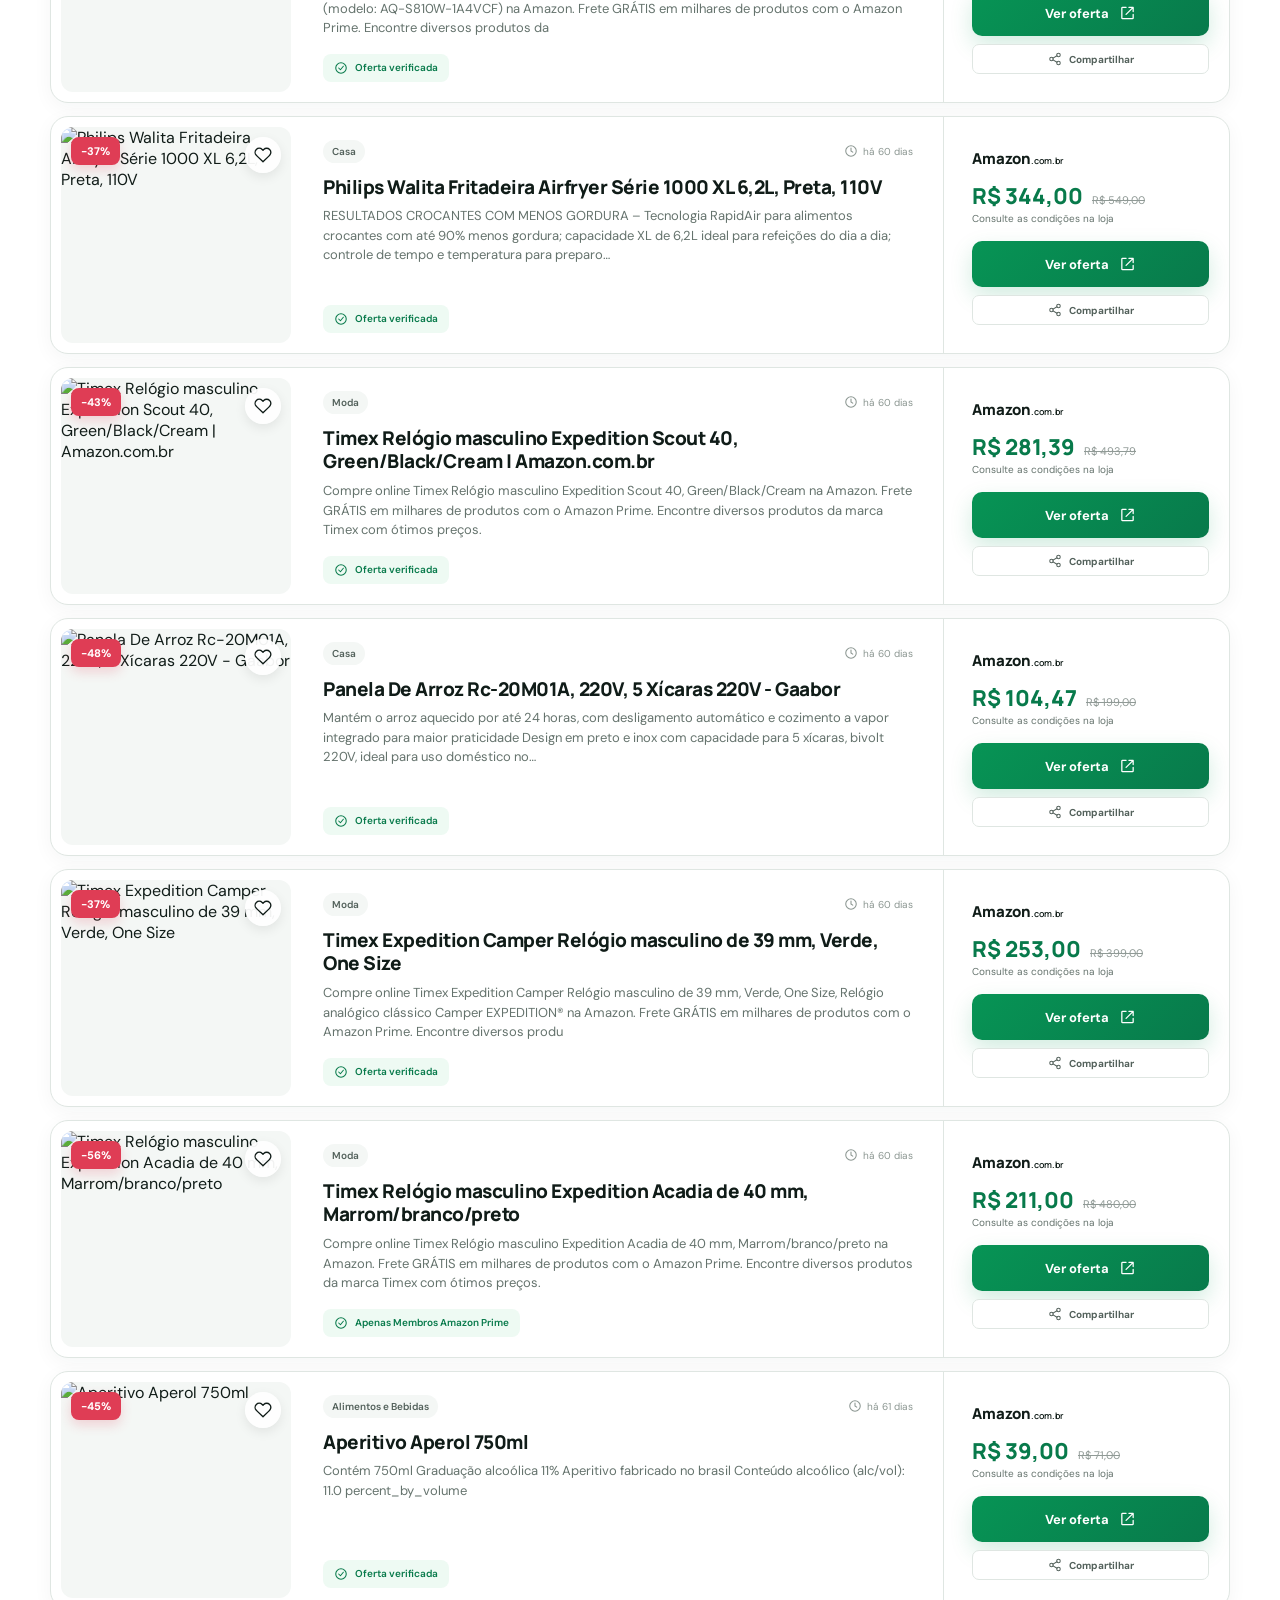
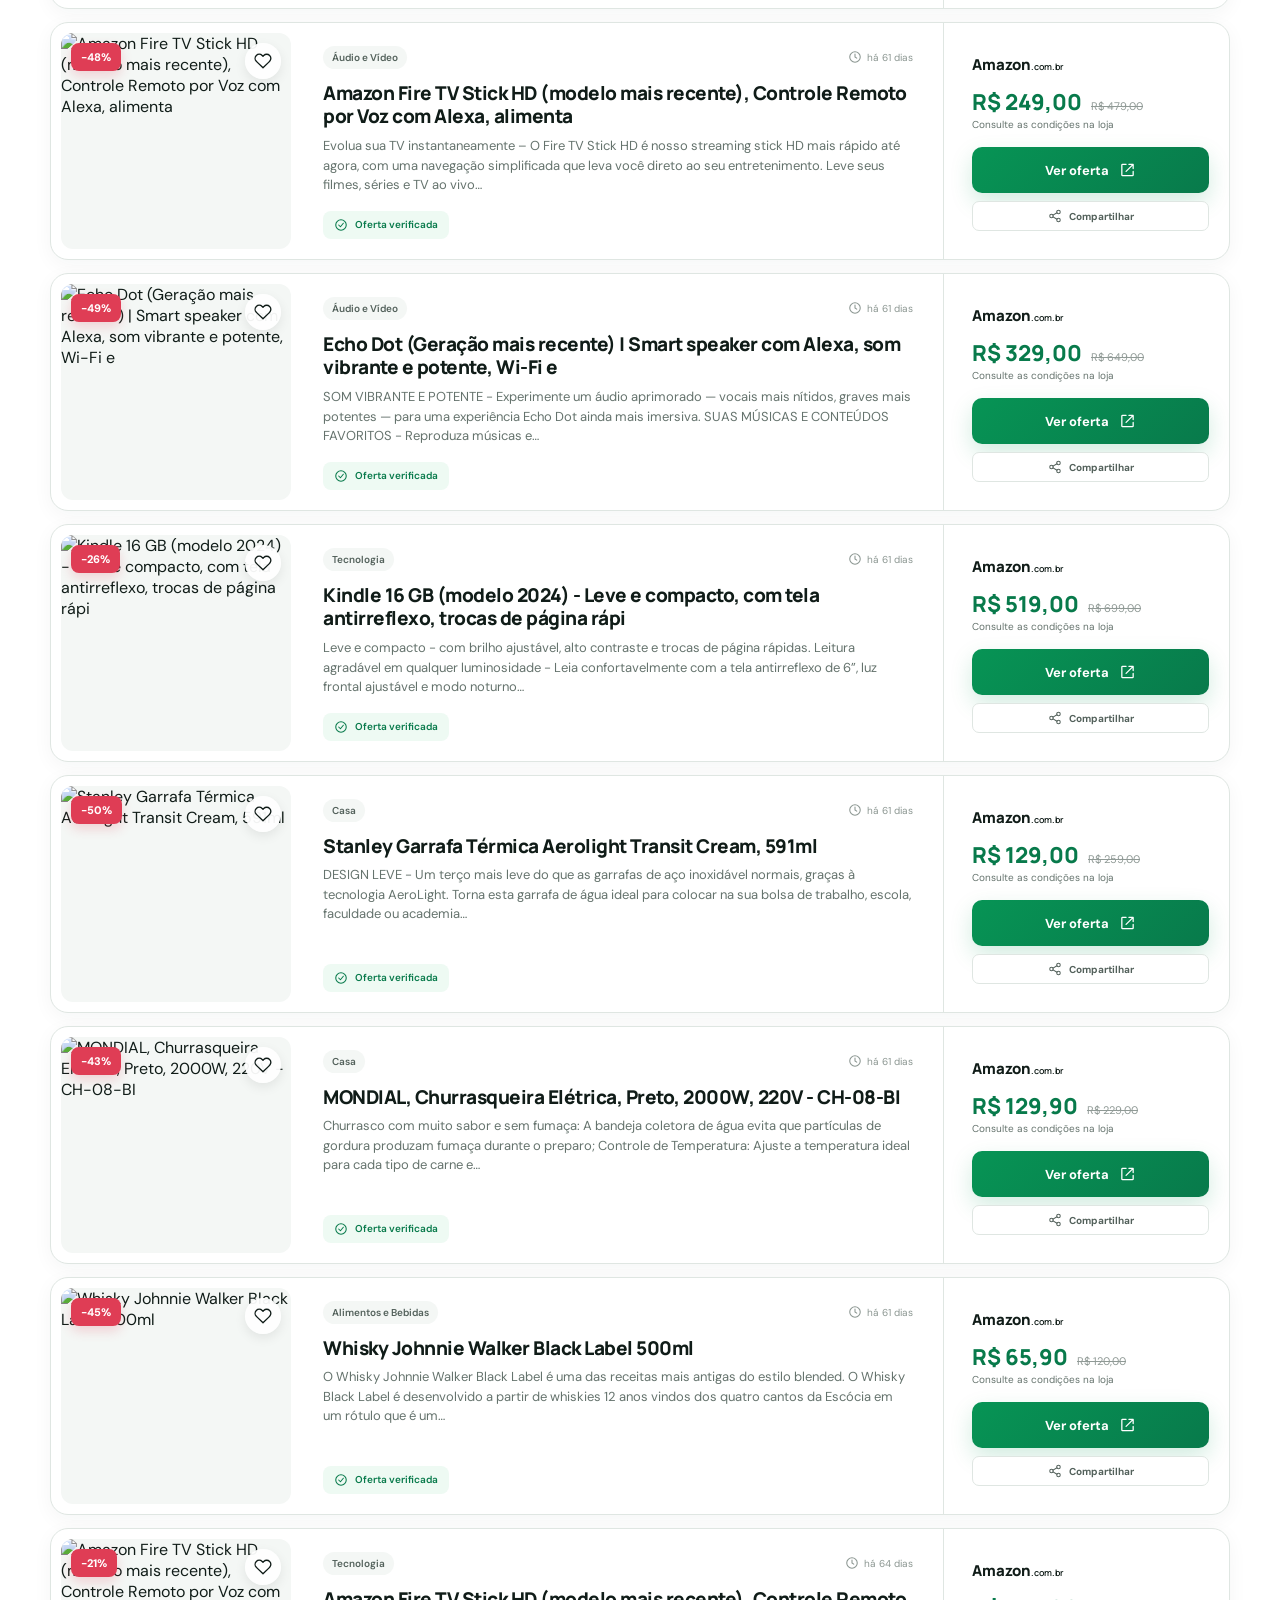
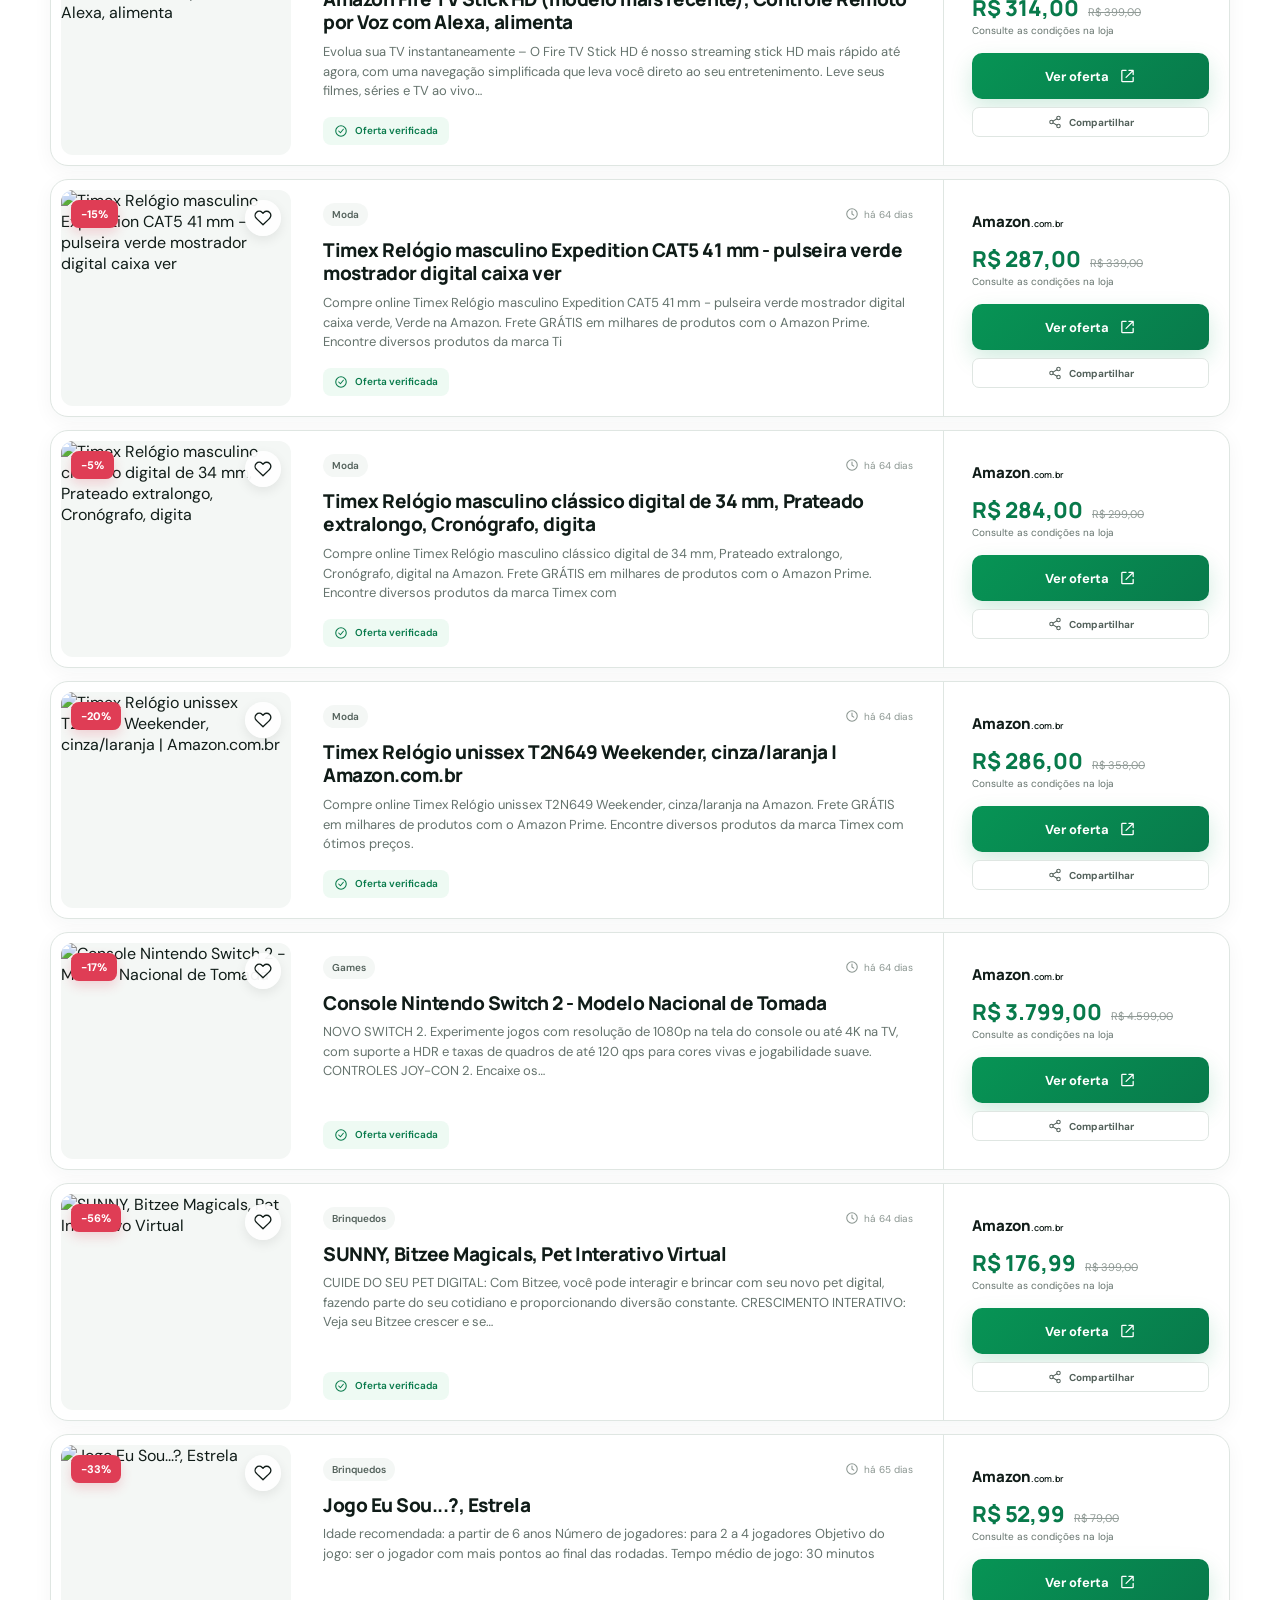
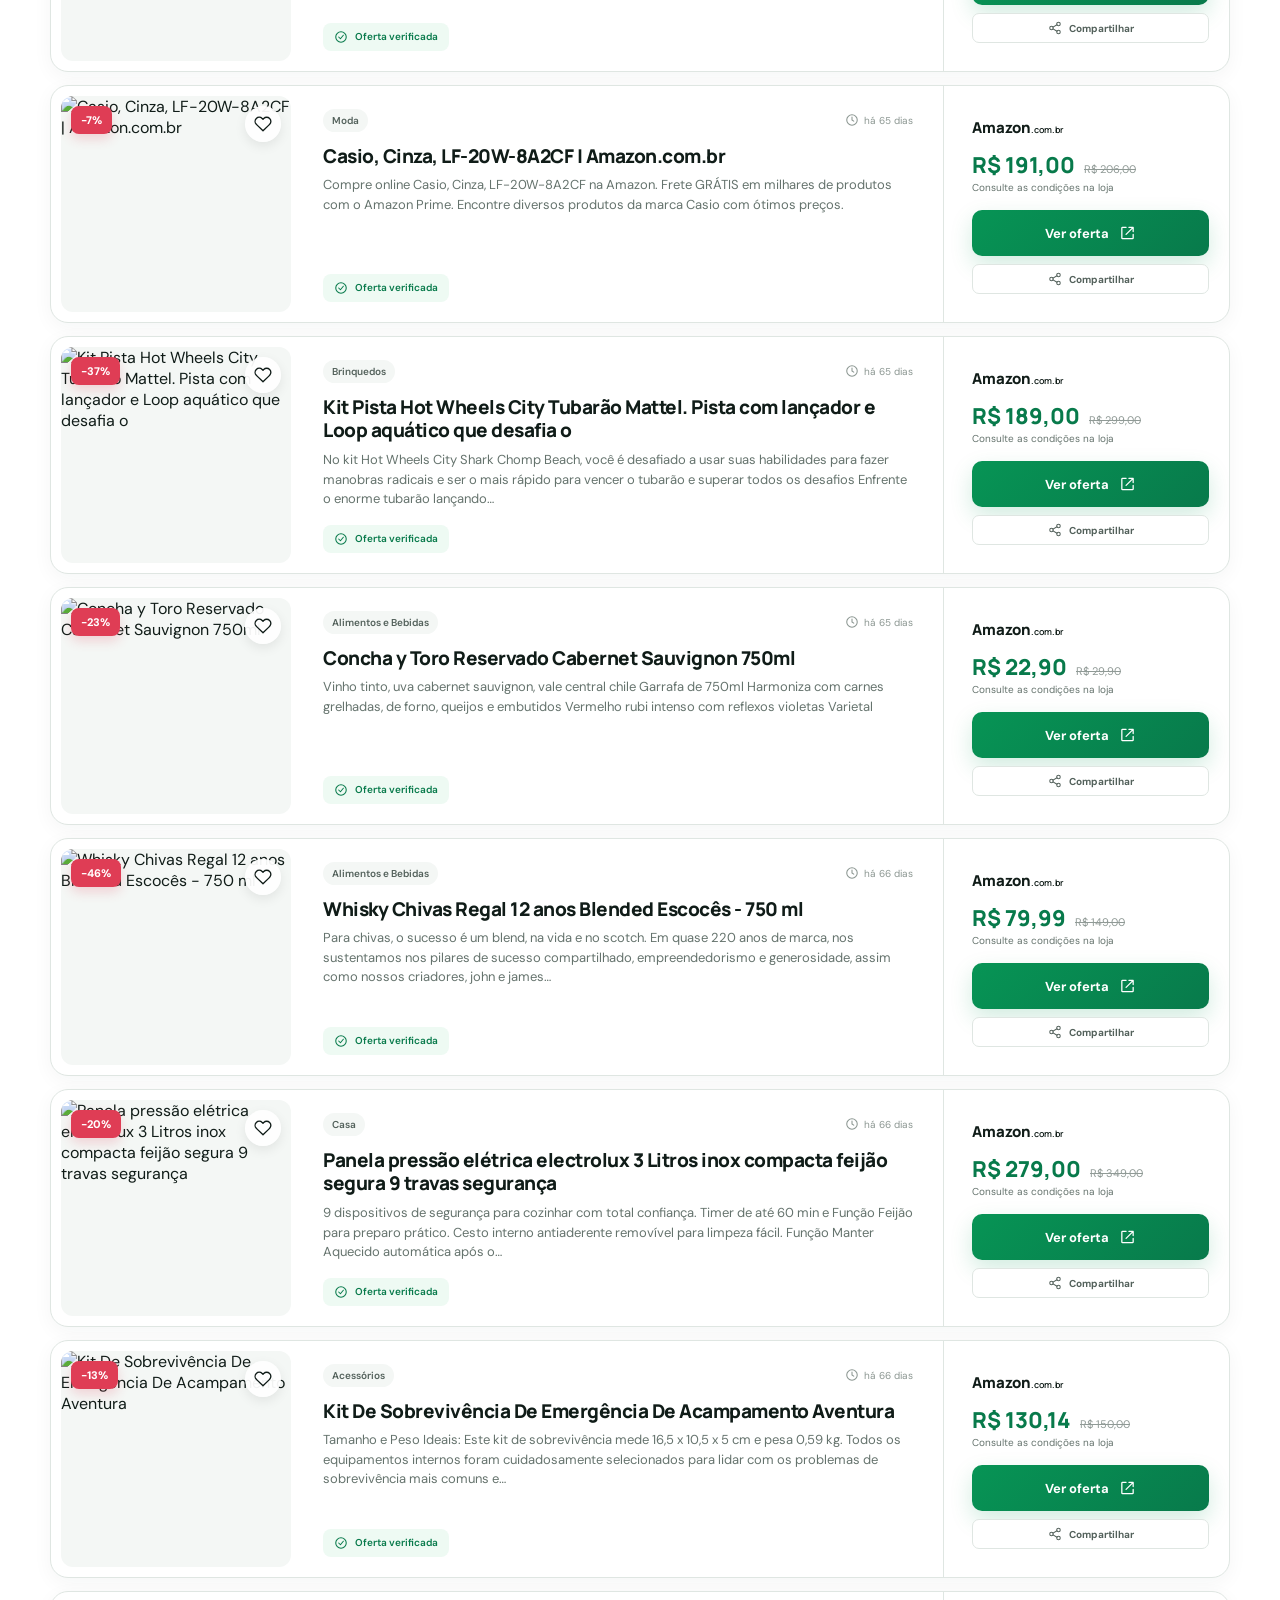
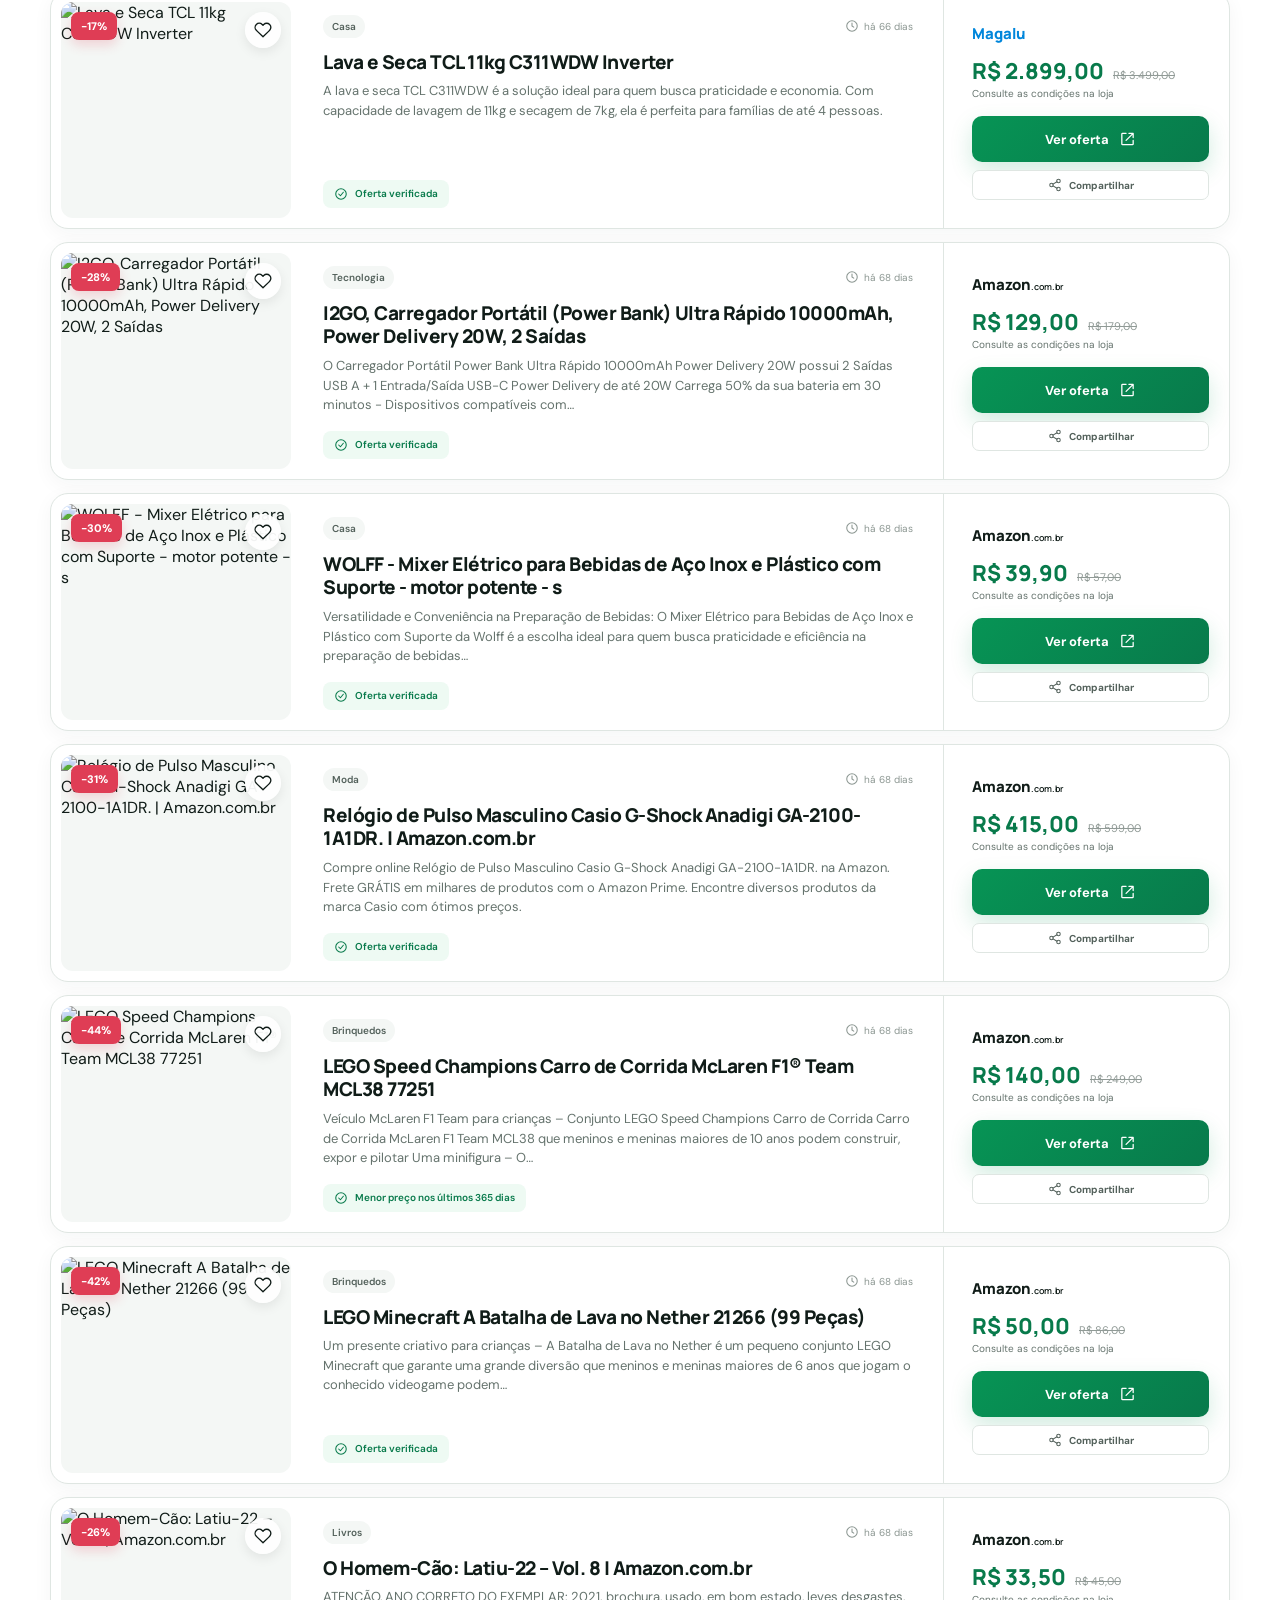
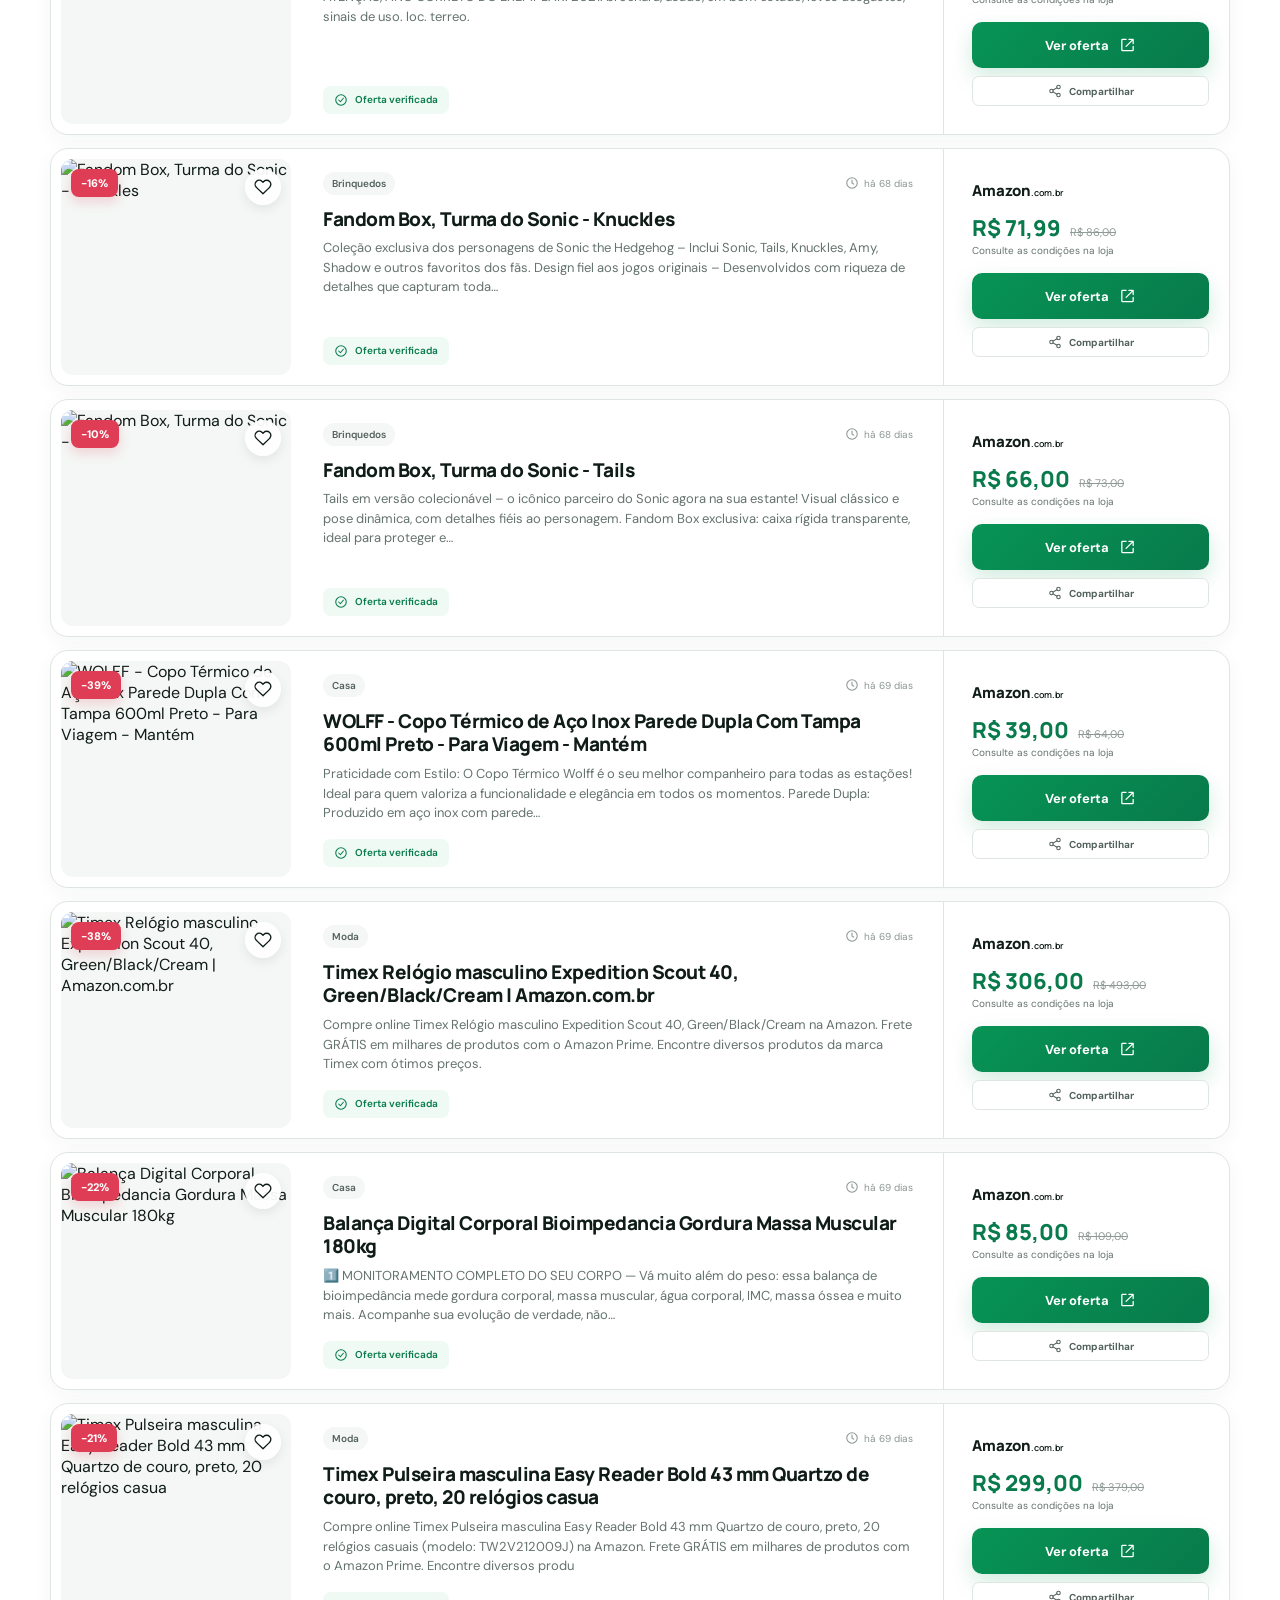
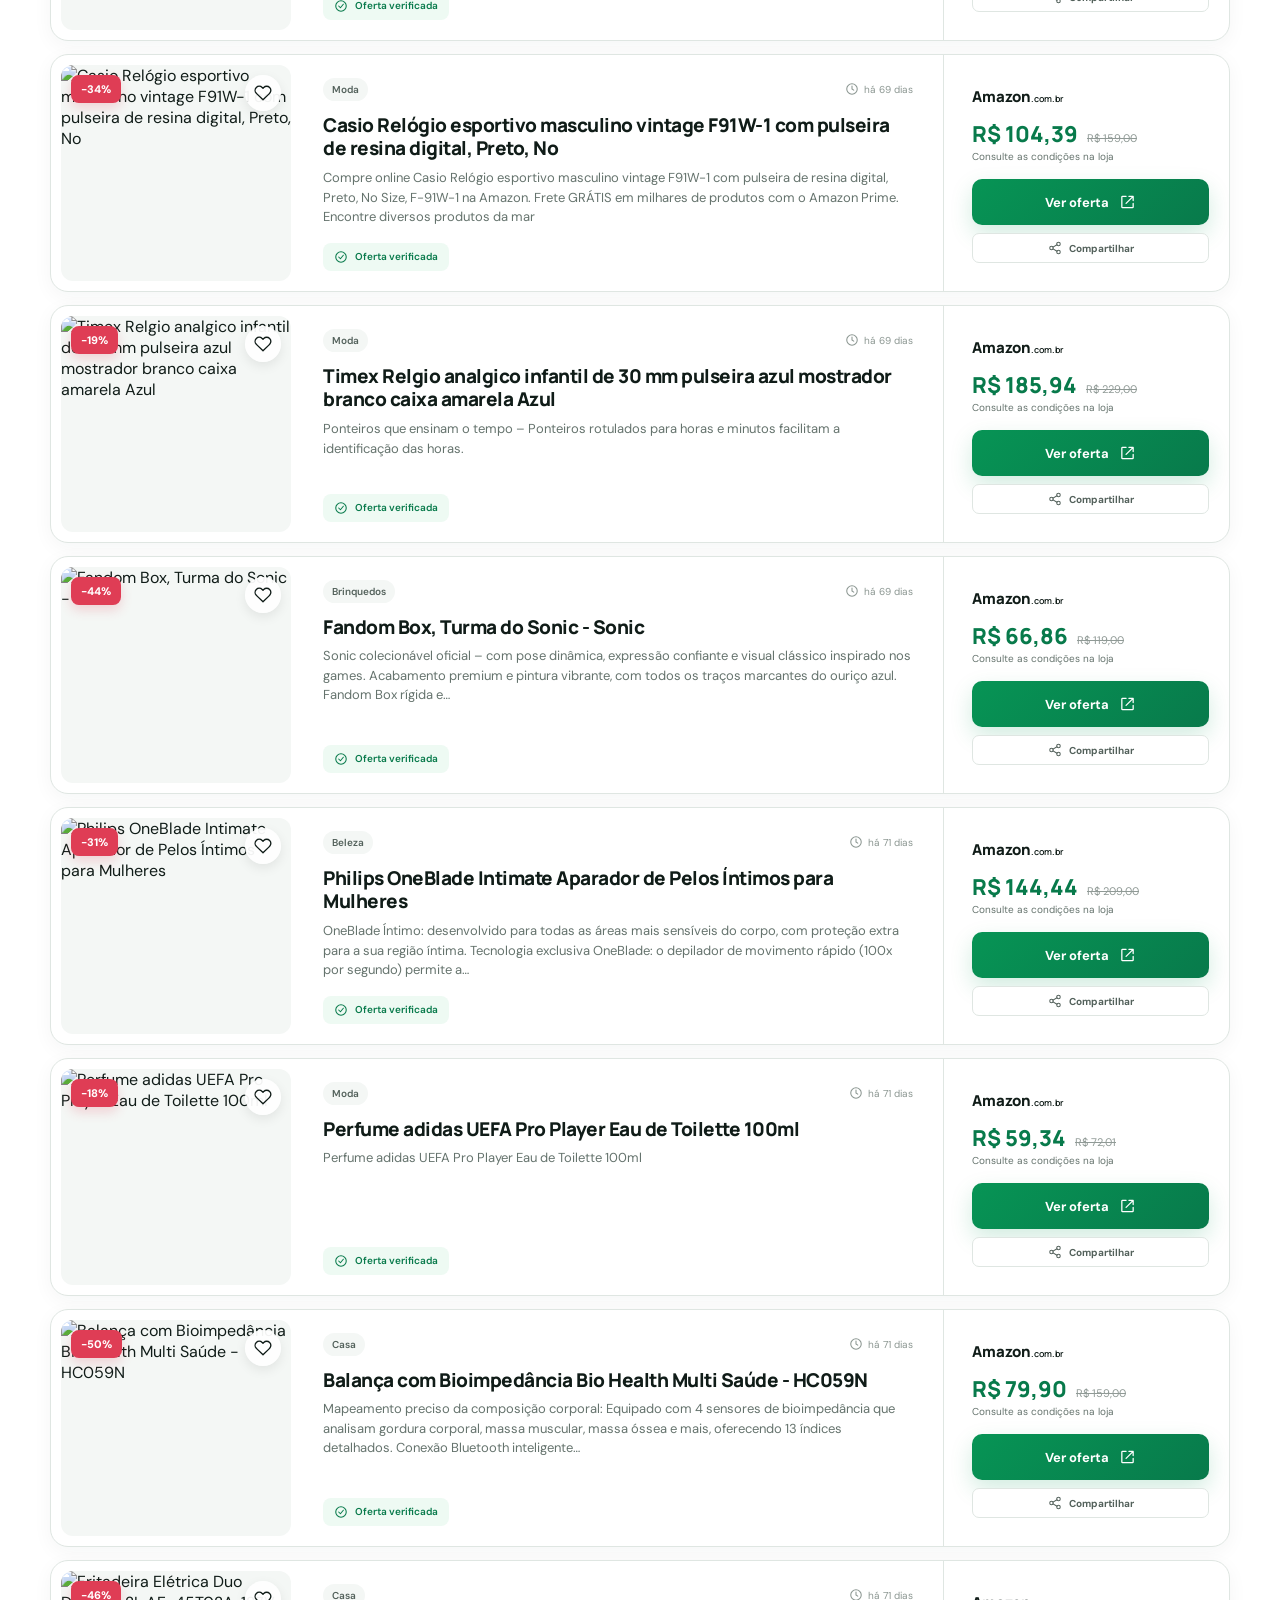
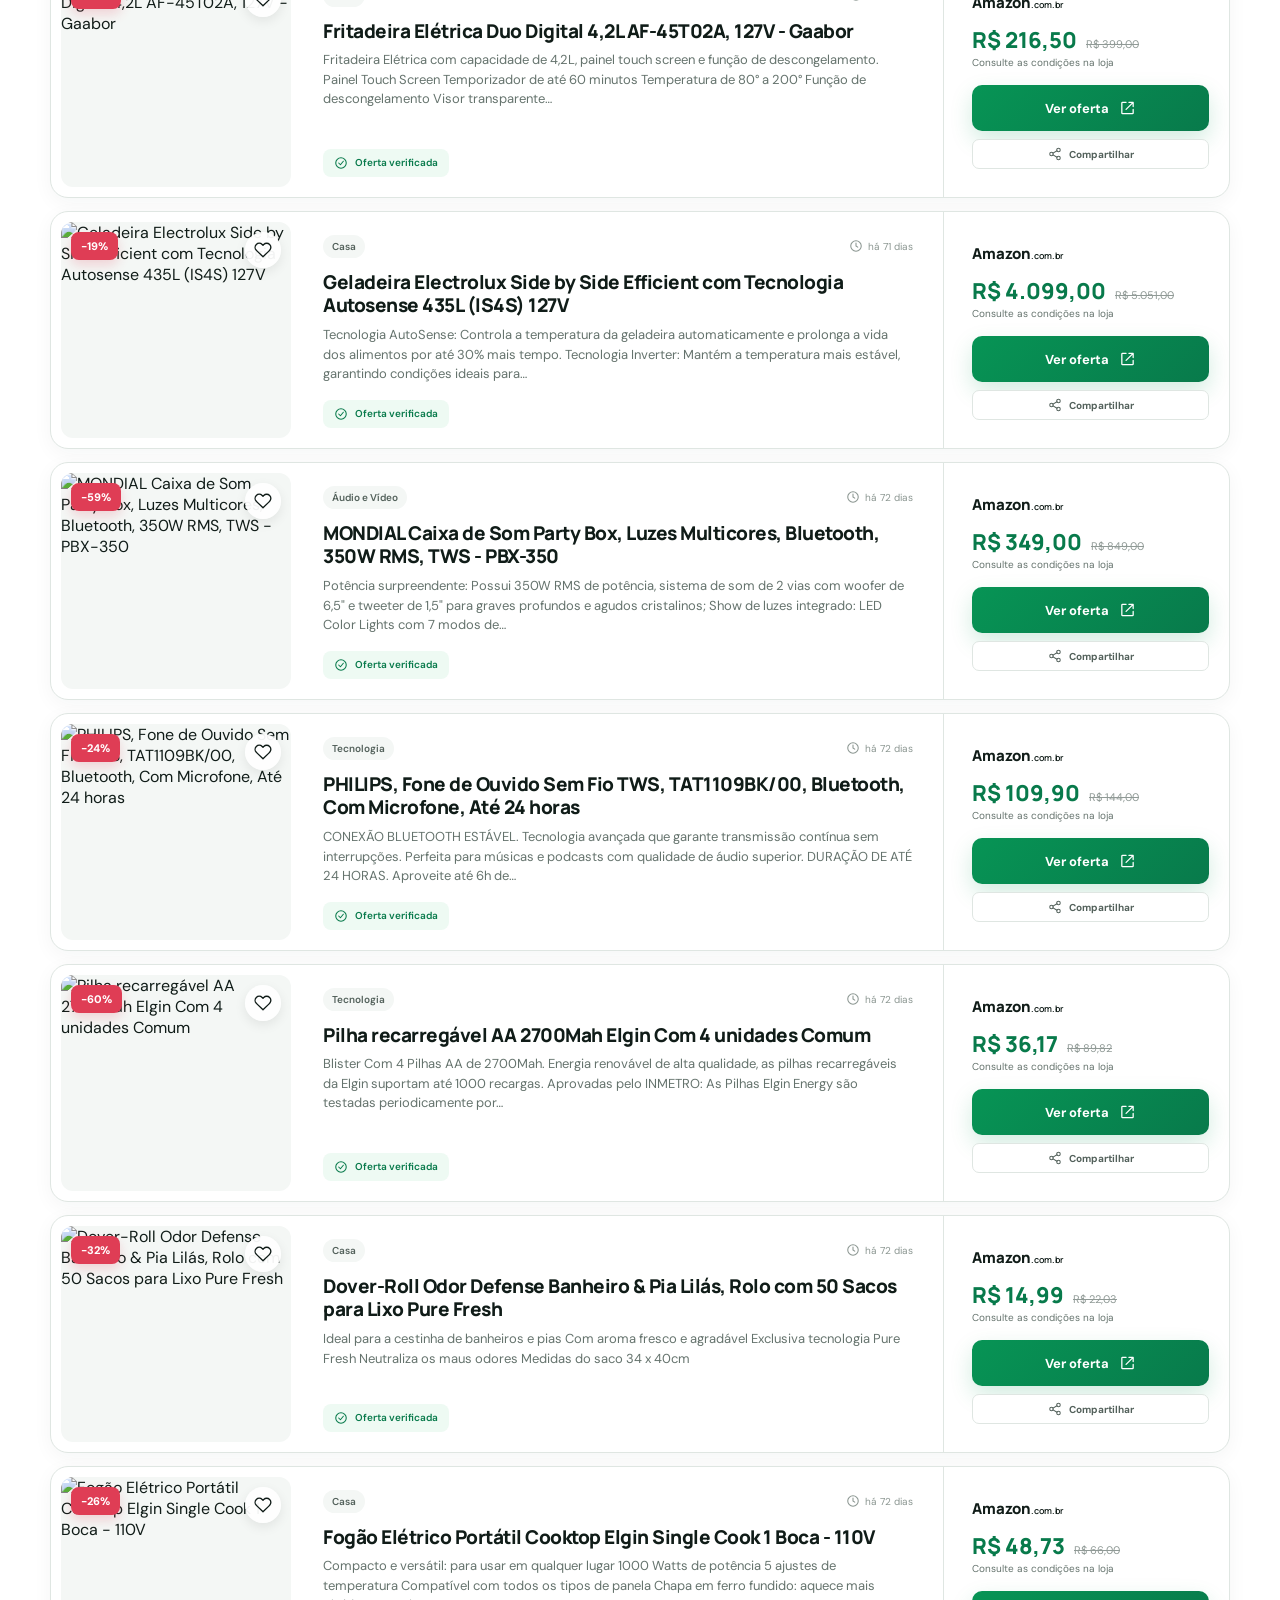
==== commit 7182f3e1: "Atualiza ofertas" ====
--- a/index.html
+++ b/index.html
@@ -55,7 +55,9 @@
     <link rel="preconnect" href="https://fonts.gstatic.com" crossorigin />
     <link href="https://fonts.googleapis.com/css2?family=DM+Sans:wght@400;500;600;700&family=Manrope:wght@600;700;800&display=swap" rel="stylesheet" />
     <link rel="stylesheet" href="styles.css" />
-    <script src="analytics.js" defer></script>
+    <script src="/consent-init.js"></script>
+    <script async src="https://pagead2.googlesyndication.com/pagead/js/adsbygoogle.js?client=ca-pub-1172426297315390" crossorigin="anonymous"></script>
+    <script src="/analytics.js" defer></script>
   </head>
   <body>
     <header class="site-header">
--- a/styles.css
+++ b/styles.css
@@ -387,15 +387,15 @@
   .detail-copy h1 { font-size: 31px; }
 }
 
-/* Consentimento de métricas */
-.consent-banner { position: fixed; right: 22px; bottom: 22px; z-index: 1000; width: min(440px, calc(100% - 32px)); padding: 18px; display: flex; align-items: center; justify-content: space-between; gap: 18px; color: white; background: #10231b; border: 1px solid rgba(255,255,255,.14); border-radius: 14px; box-shadow: 0 18px 45px rgba(0,0,0,.24); }
+/* Consentimento de métricas e publicidade */
+.consent-banner { position: fixed; right: 22px; bottom: 22px; z-index: 1000; width: min(590px, calc(100% - 32px)); padding: 18px; display: flex; align-items: center; justify-content: space-between; gap: 18px; color: white; background: #10231b; border: 1px solid rgba(255,255,255,.14); border-radius: 14px; box-shadow: 0 18px 45px rgba(0,0,0,.24); }
 .consent-banner p { margin: 0; display: grid; gap: 3px; }
 .consent-banner strong { font-size: 12px; }
 .consent-banner span { color: #c7d4cf; font-size: 10px; line-height: 1.4; }
-.consent-banner > div { display: flex; gap: 7px; flex-shrink: 0; }
+.consent-banner > div { display: flex; flex-wrap: wrap; justify-content: flex-end; gap: 7px; flex-shrink: 0; }
 .consent-banner button { padding: 9px 11px; color: #dbe5e1; background: transparent; border: 1px solid #53655e; border-radius: 7px; cursor: pointer; font-size: 10px; font-weight: 700; }
 .consent-banner .consent-accept { color: white; border-color: var(--green-500); background: var(--green-500); }
-@media (max-width: 560px) { .consent-banner { left: 16px; right: 16px; bottom: 16px; width: auto; align-items: stretch; flex-direction: column; } .consent-banner > div { justify-content: flex-end; } }
+@media (max-width: 680px) { .consent-banner { left: 16px; right: 16px; bottom: 16px; width: auto; align-items: stretch; flex-direction: column; } .consent-banner > div { justify-content: stretch; } .consent-banner button { flex: 1 1 auto; } }
 
 /* Página legal */
 .legal-main { padding-block: 64px 90px; }
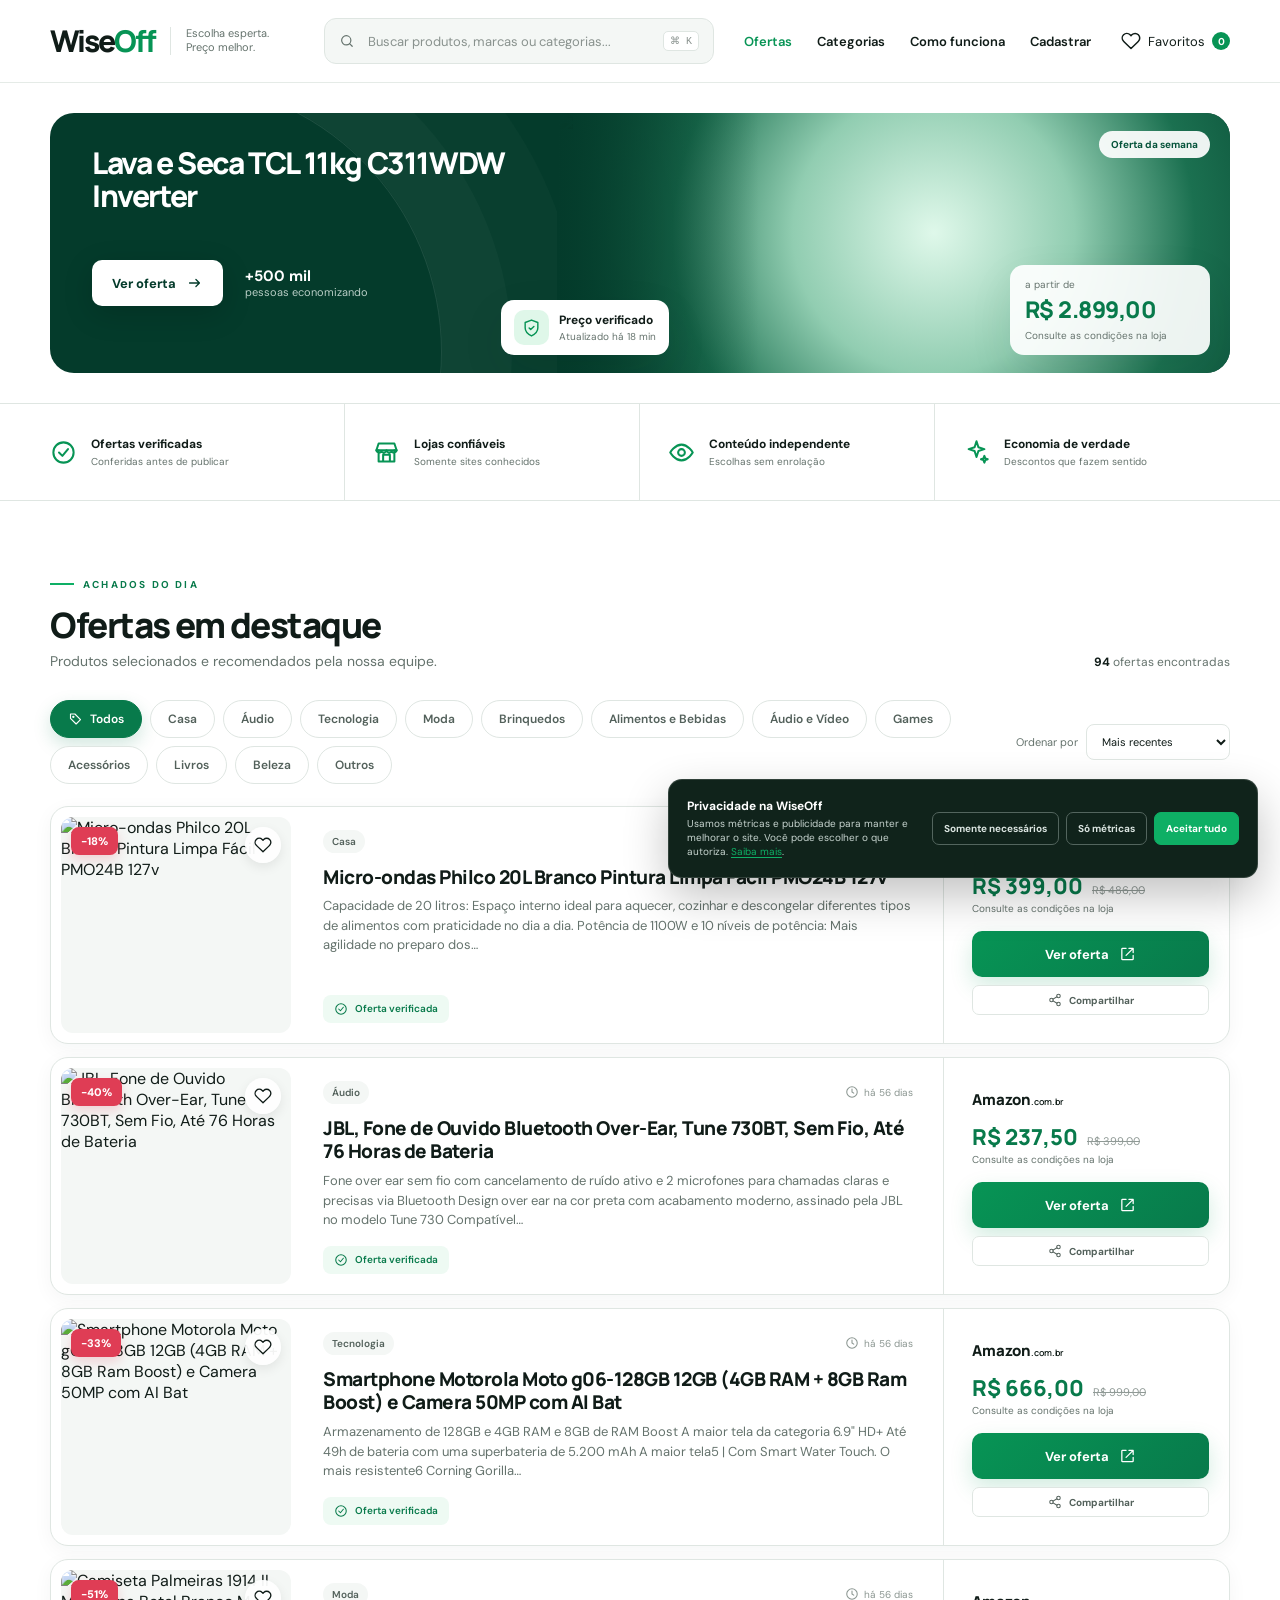
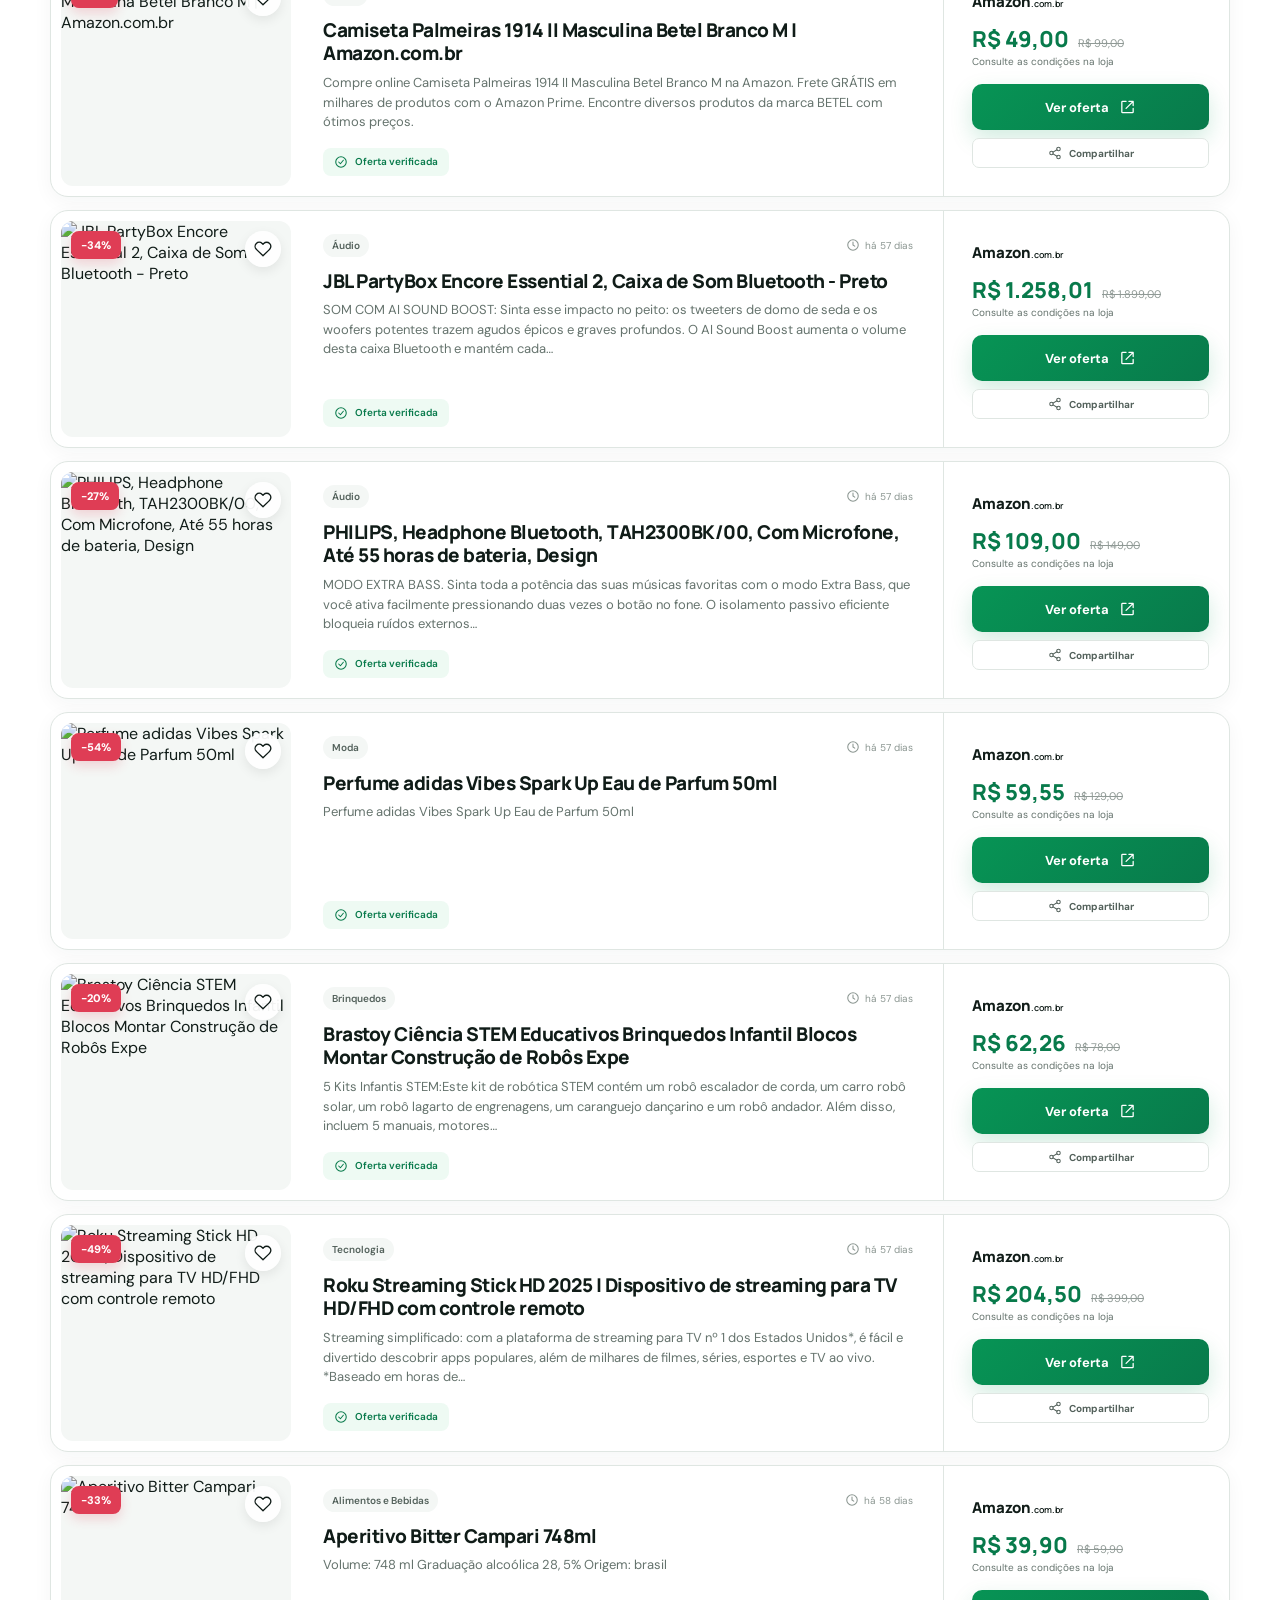
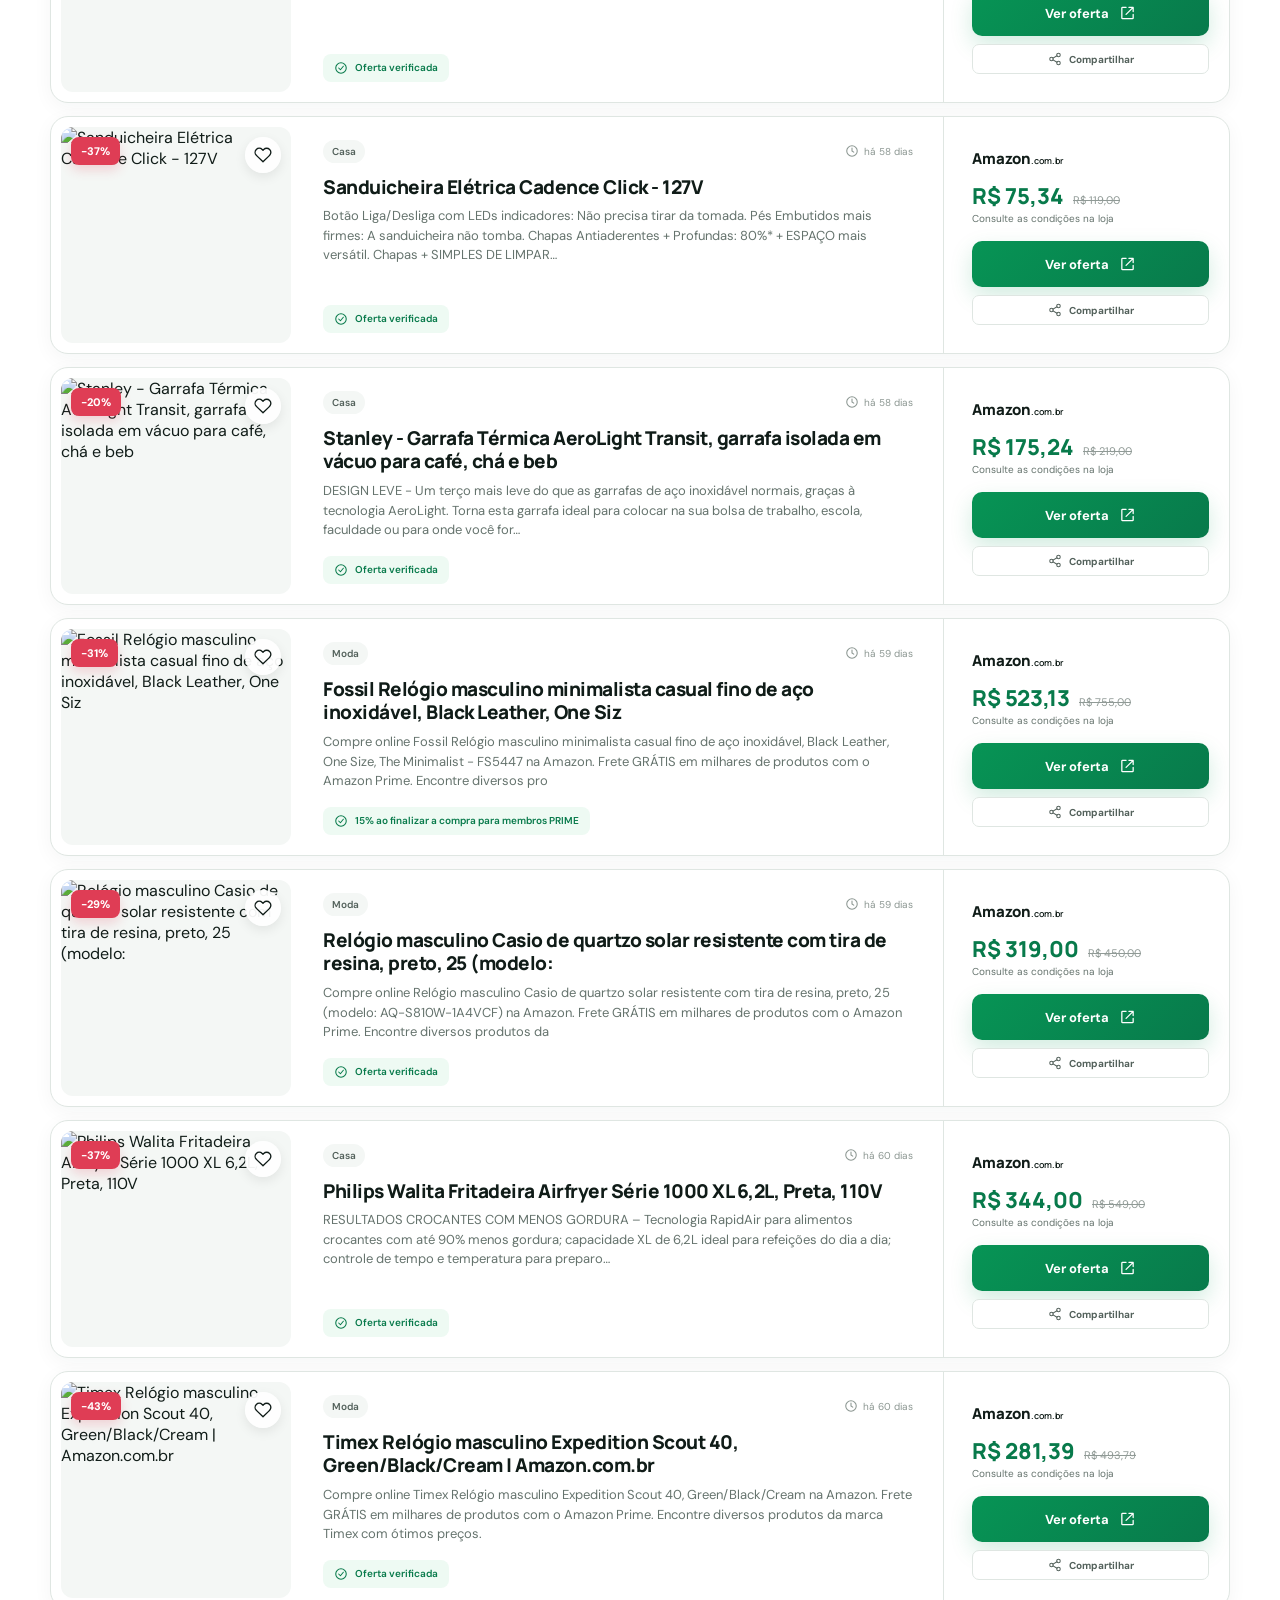
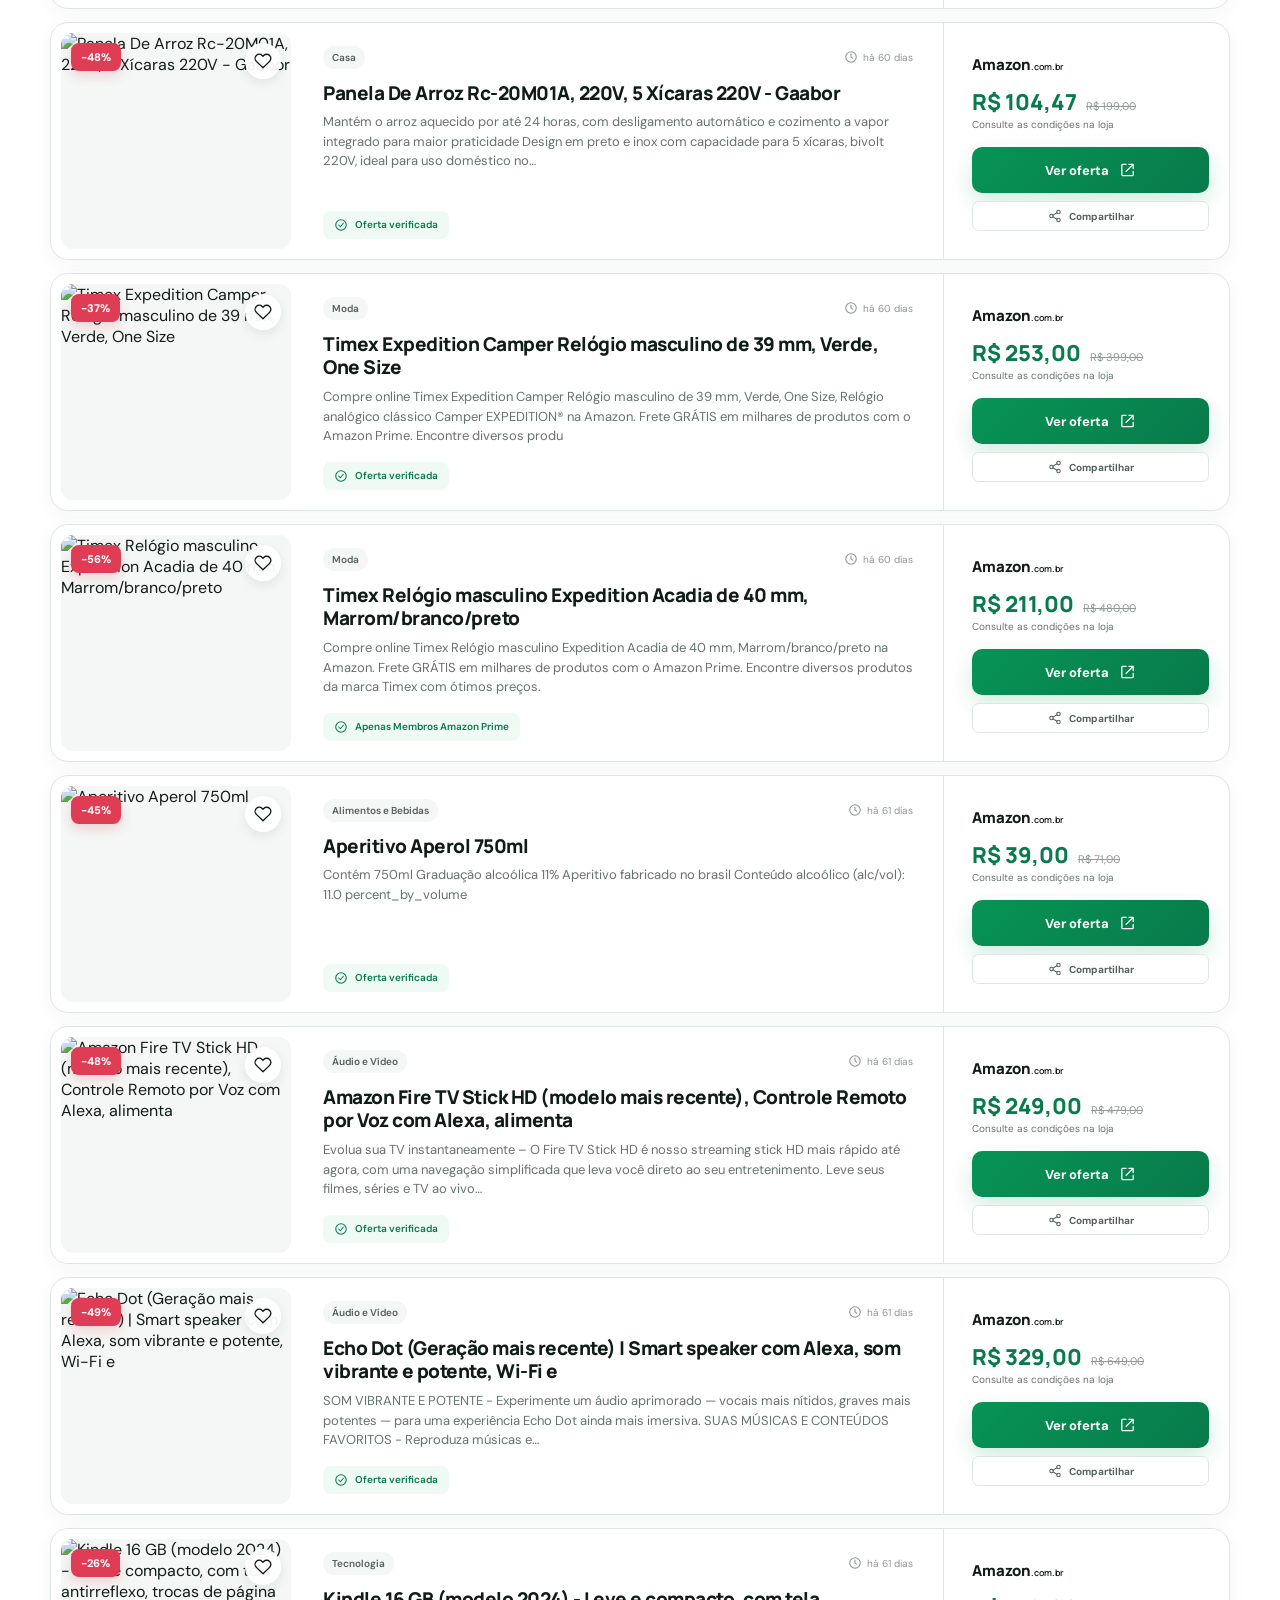
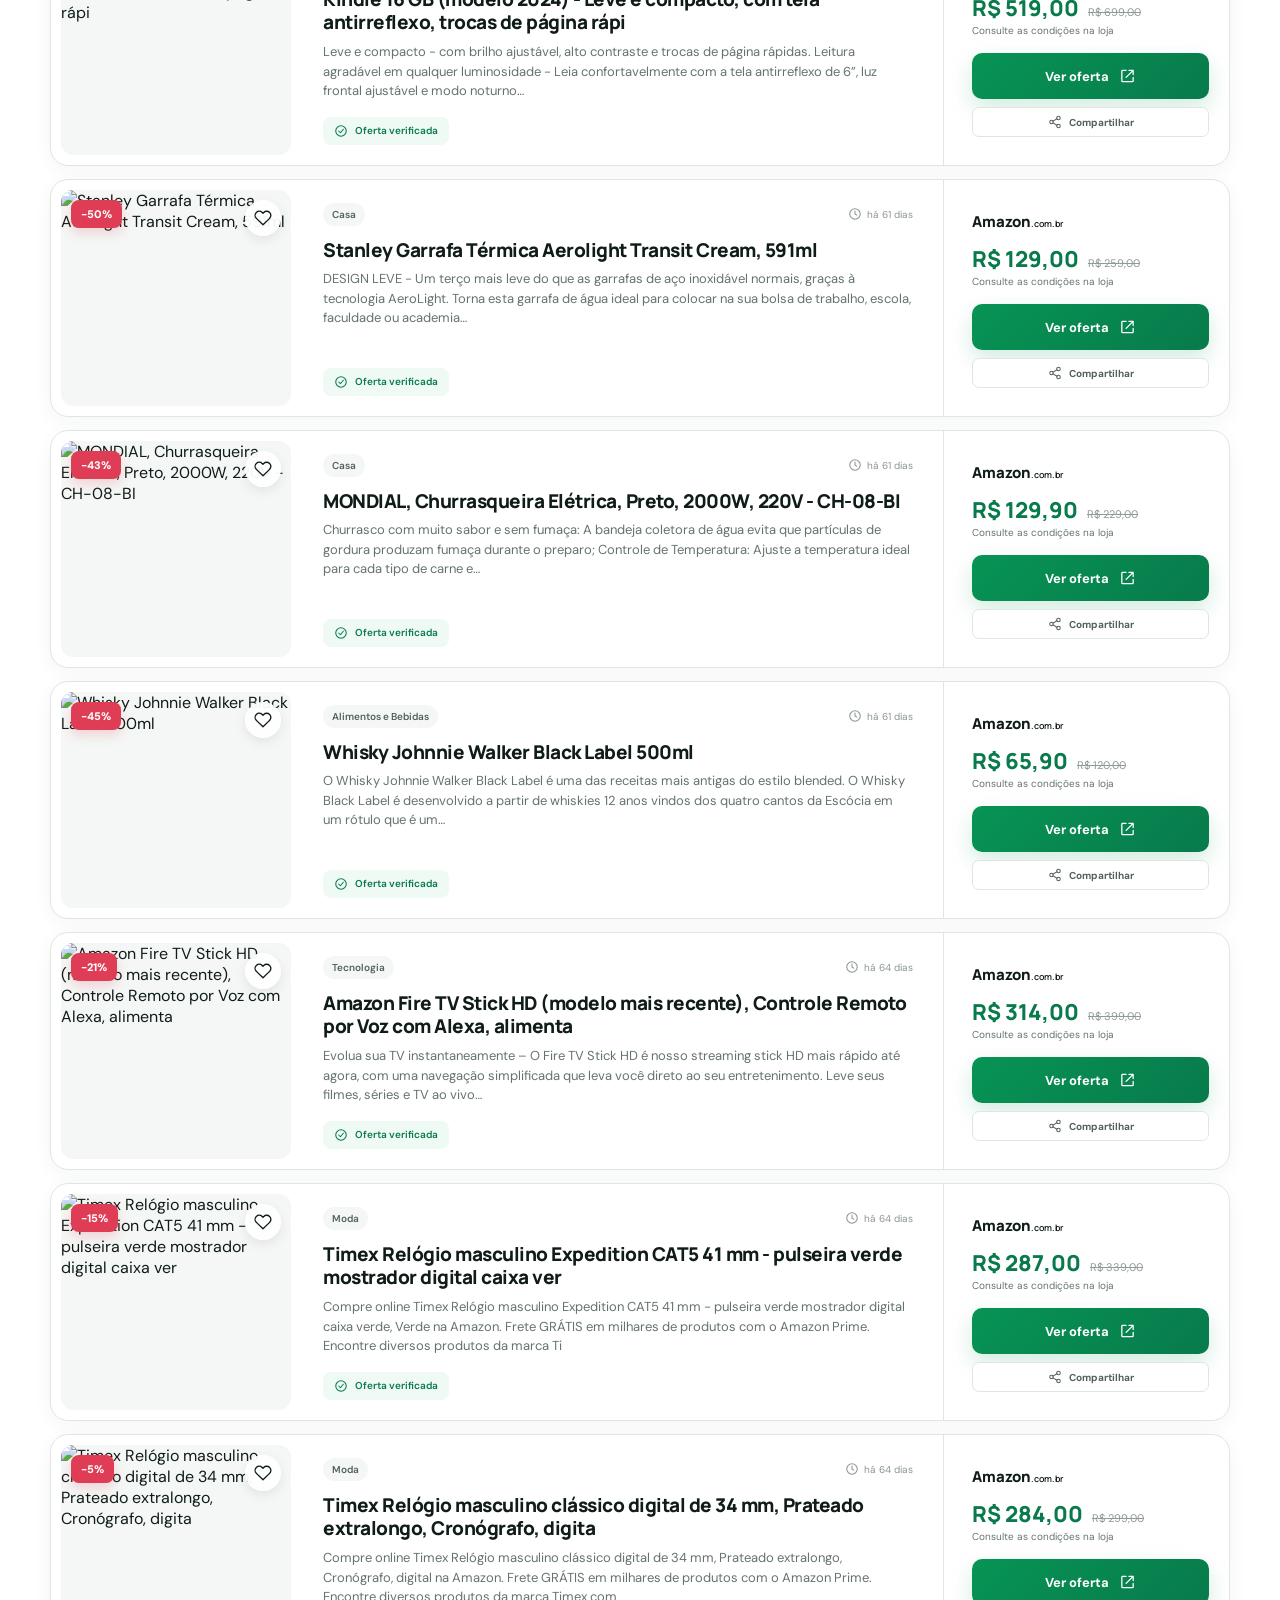
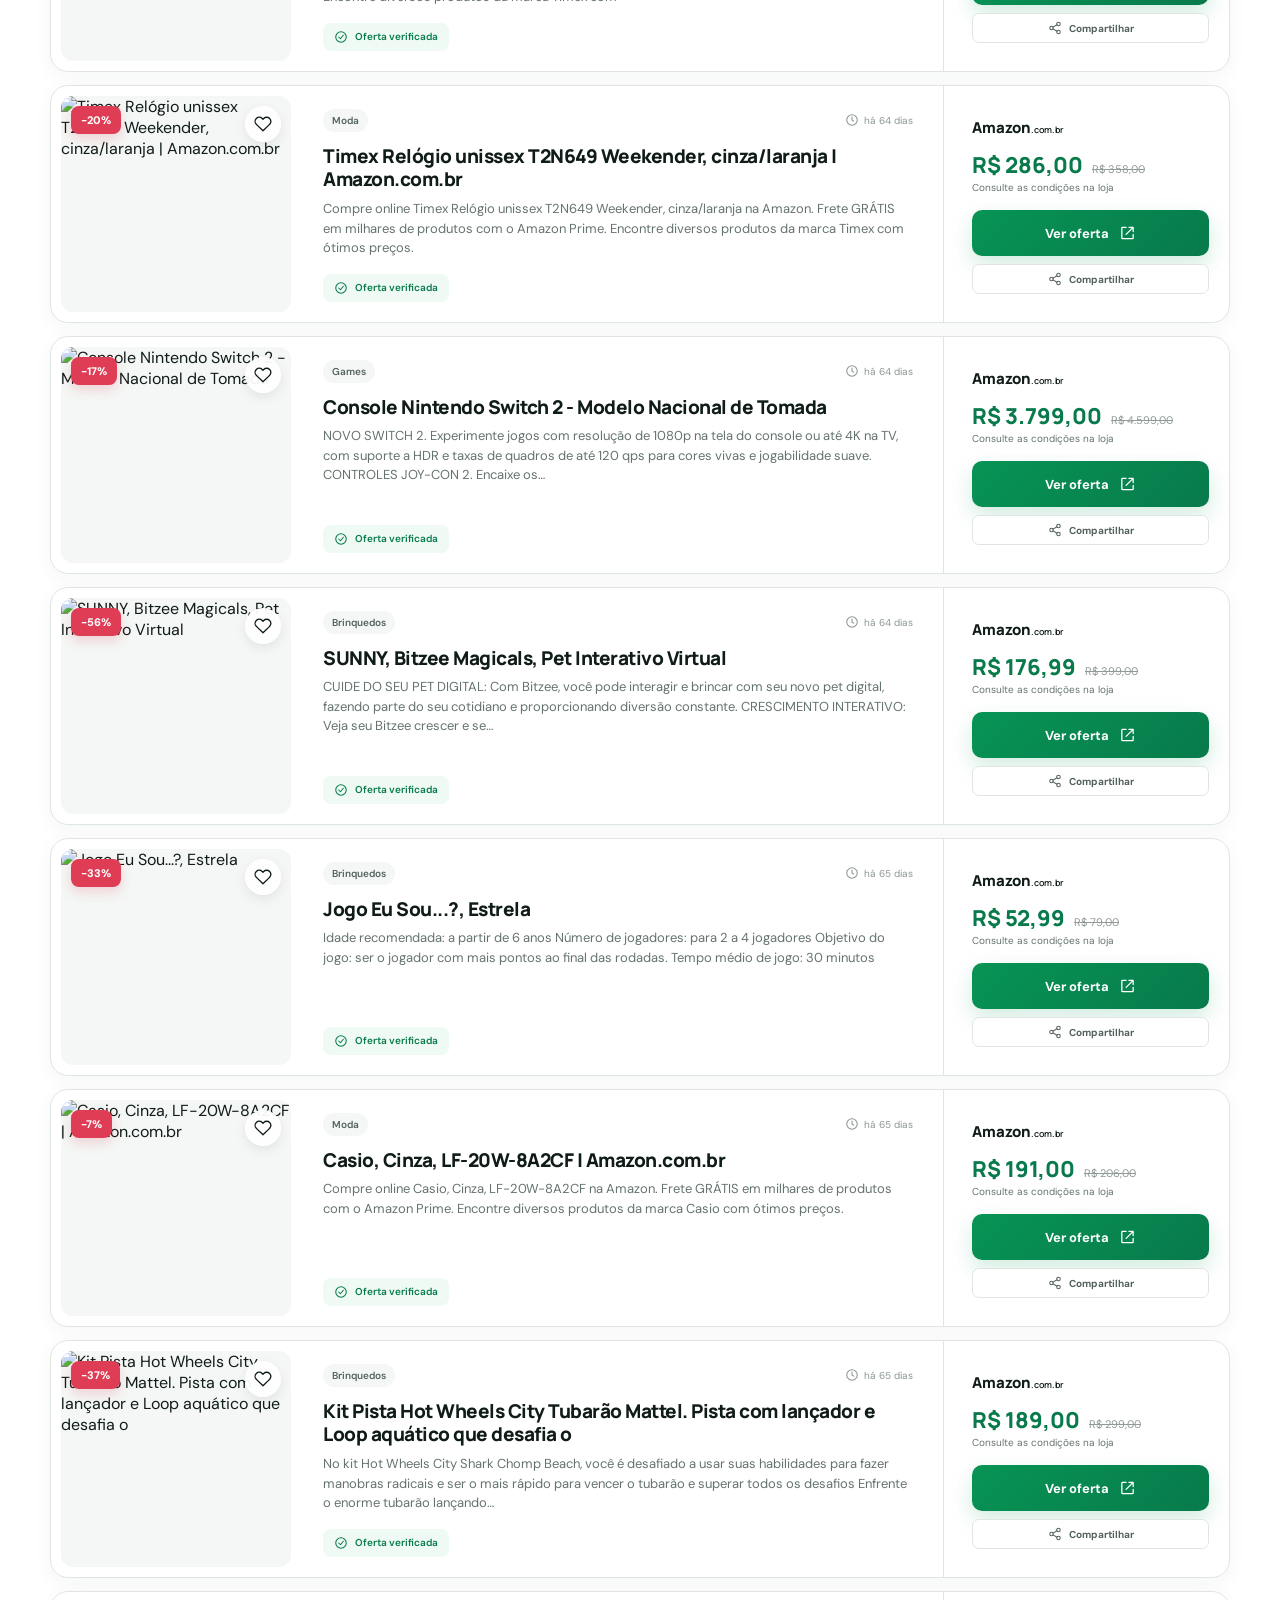
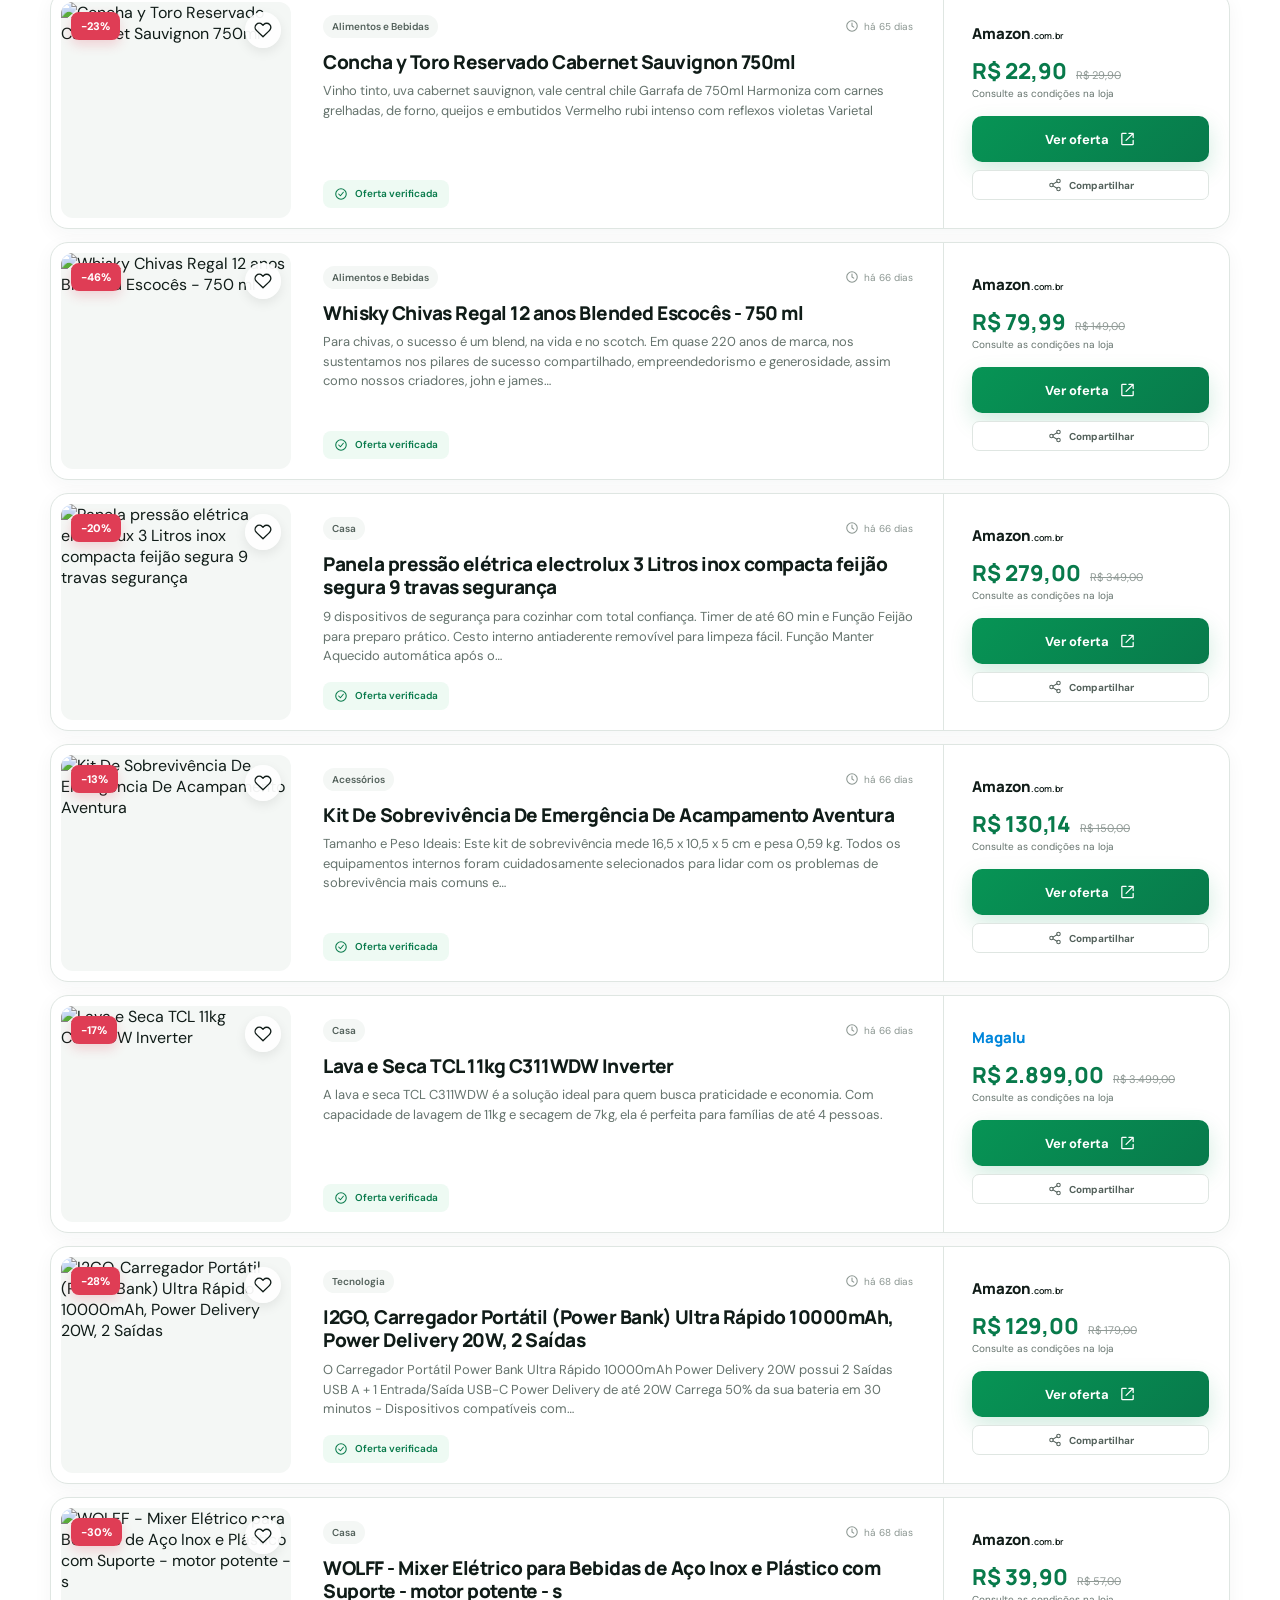
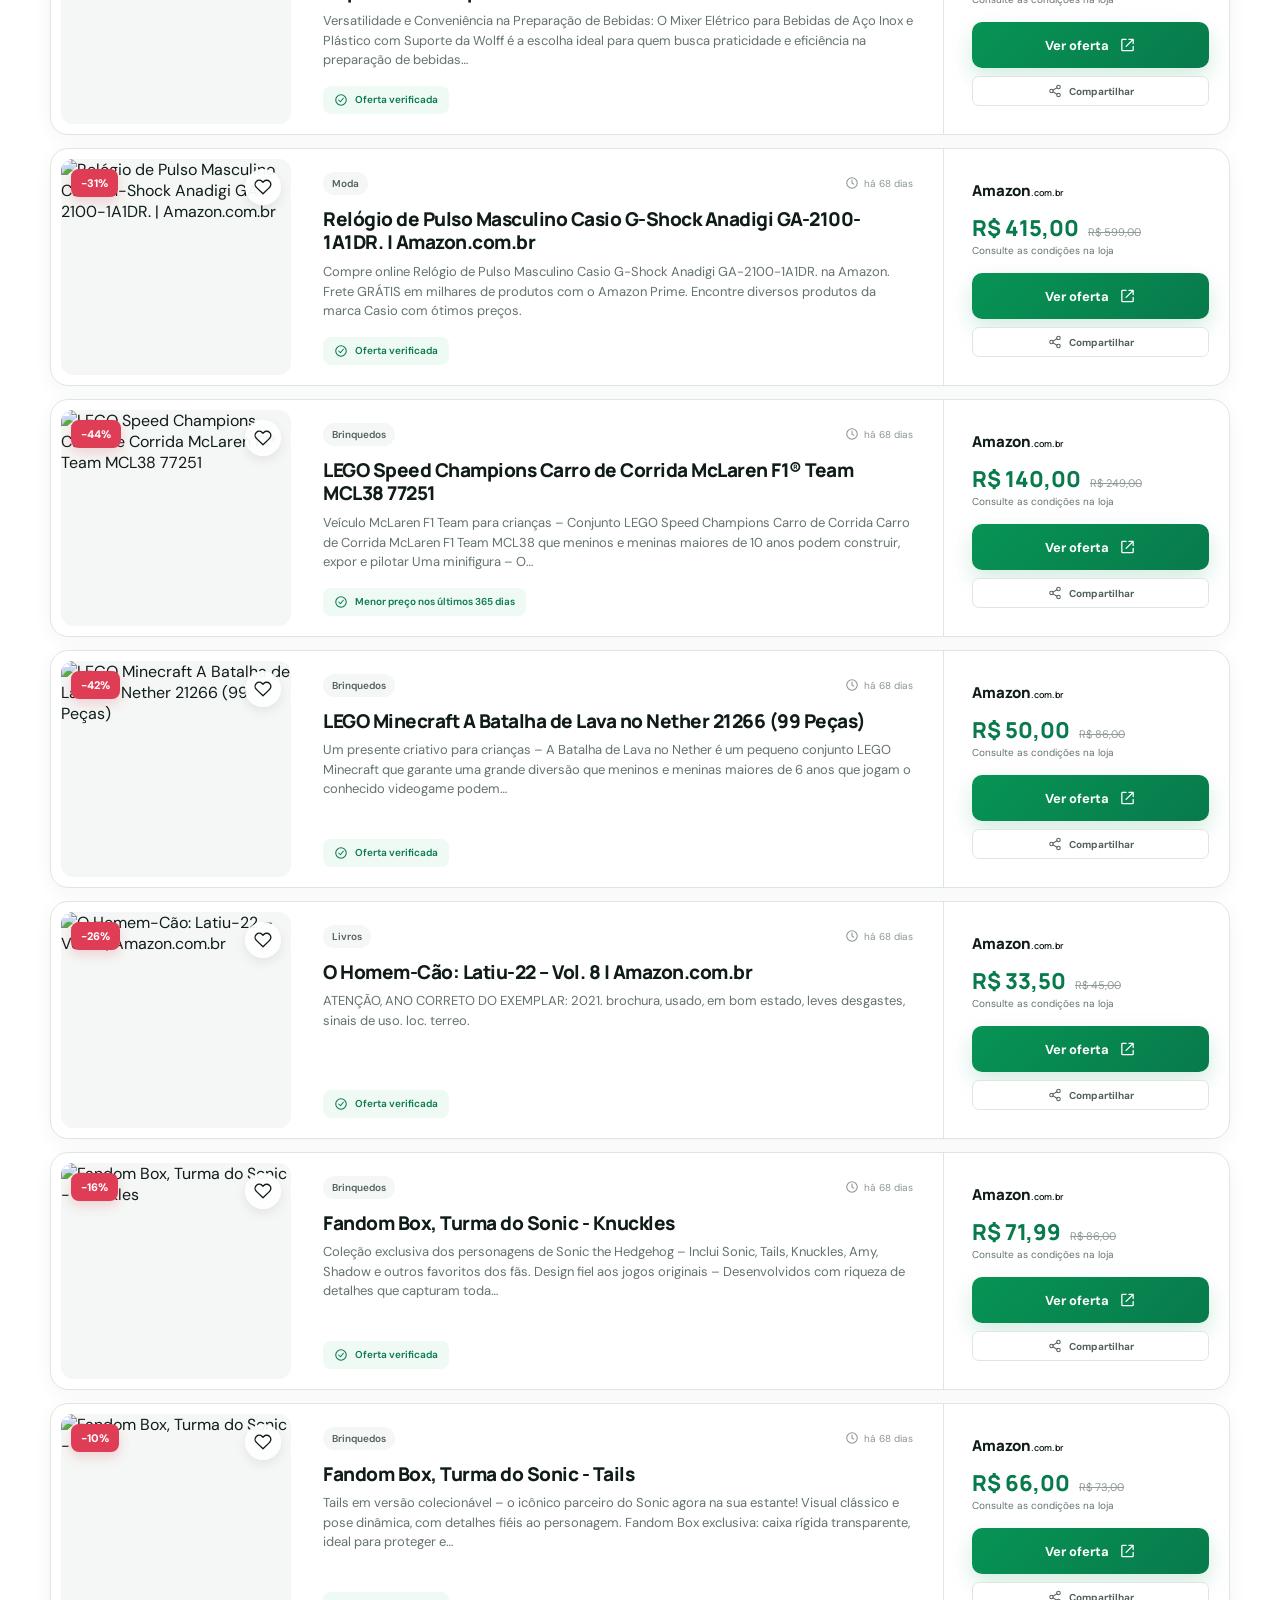
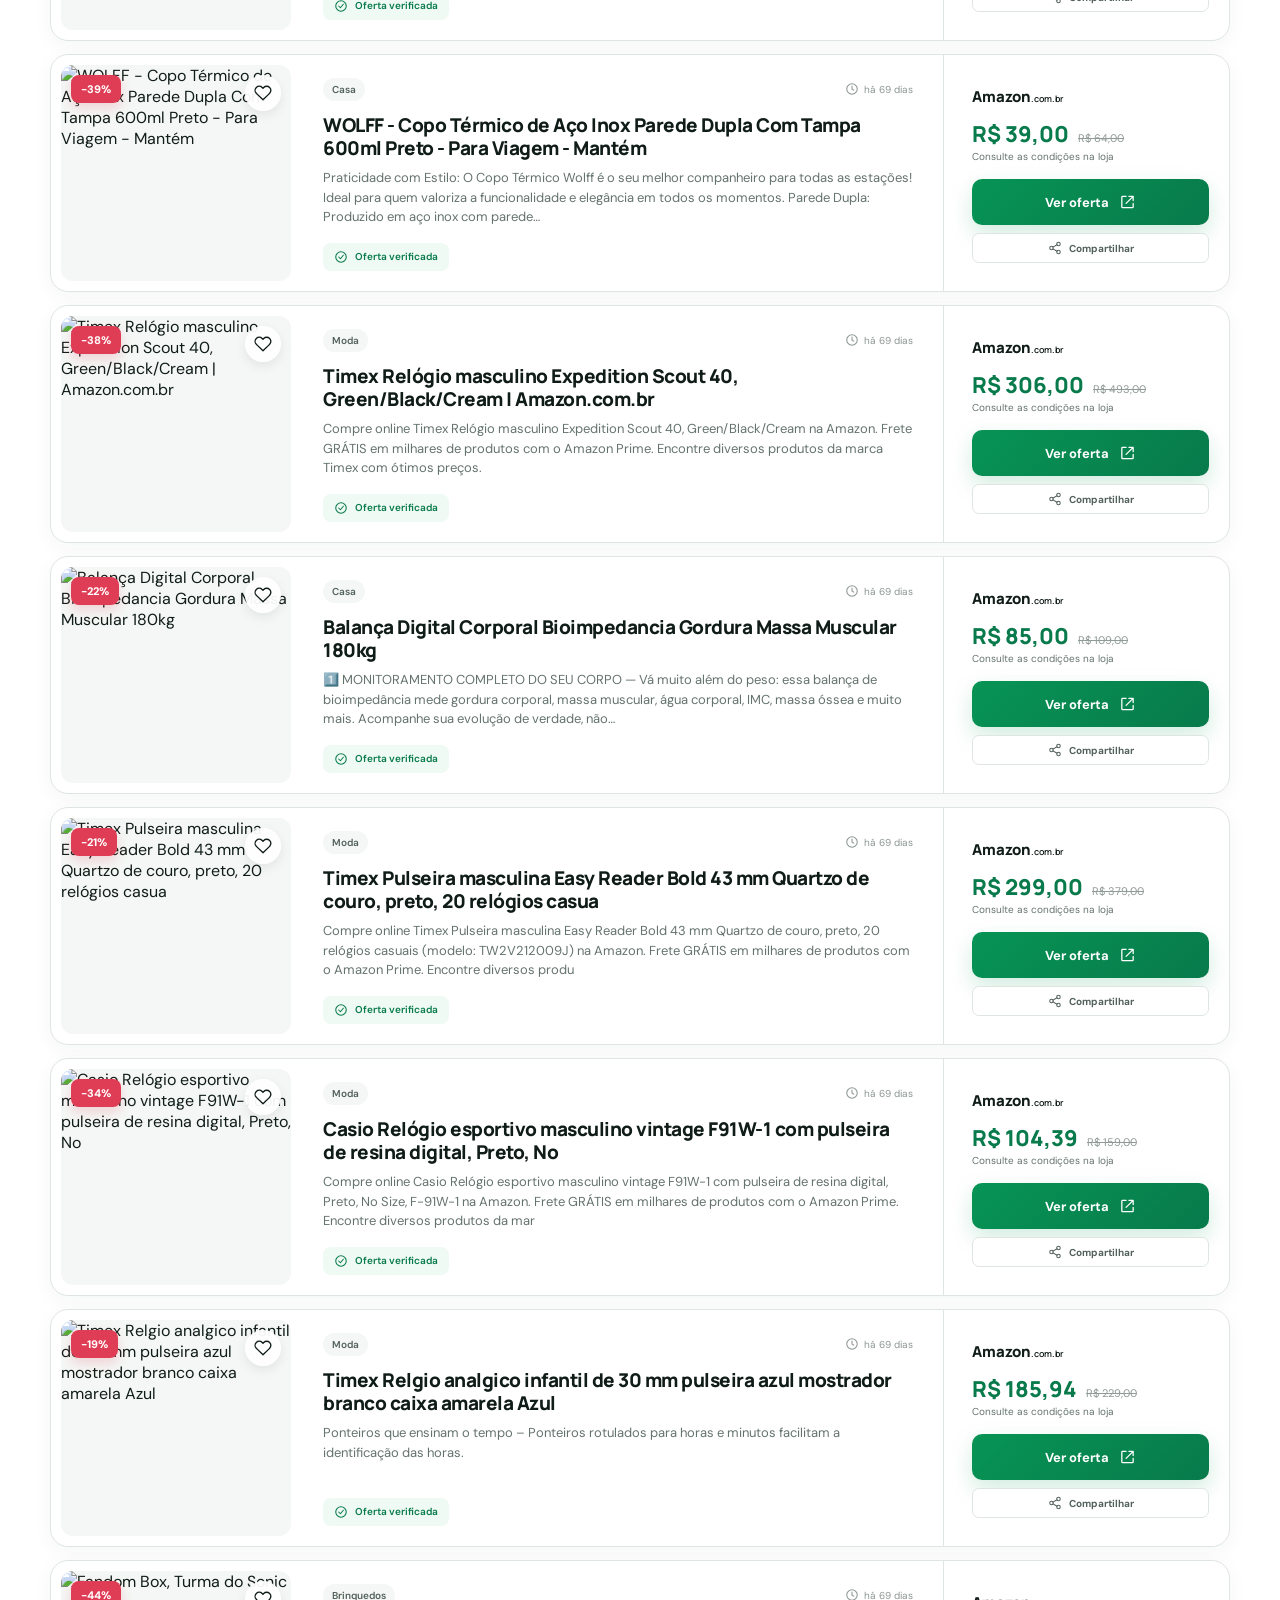
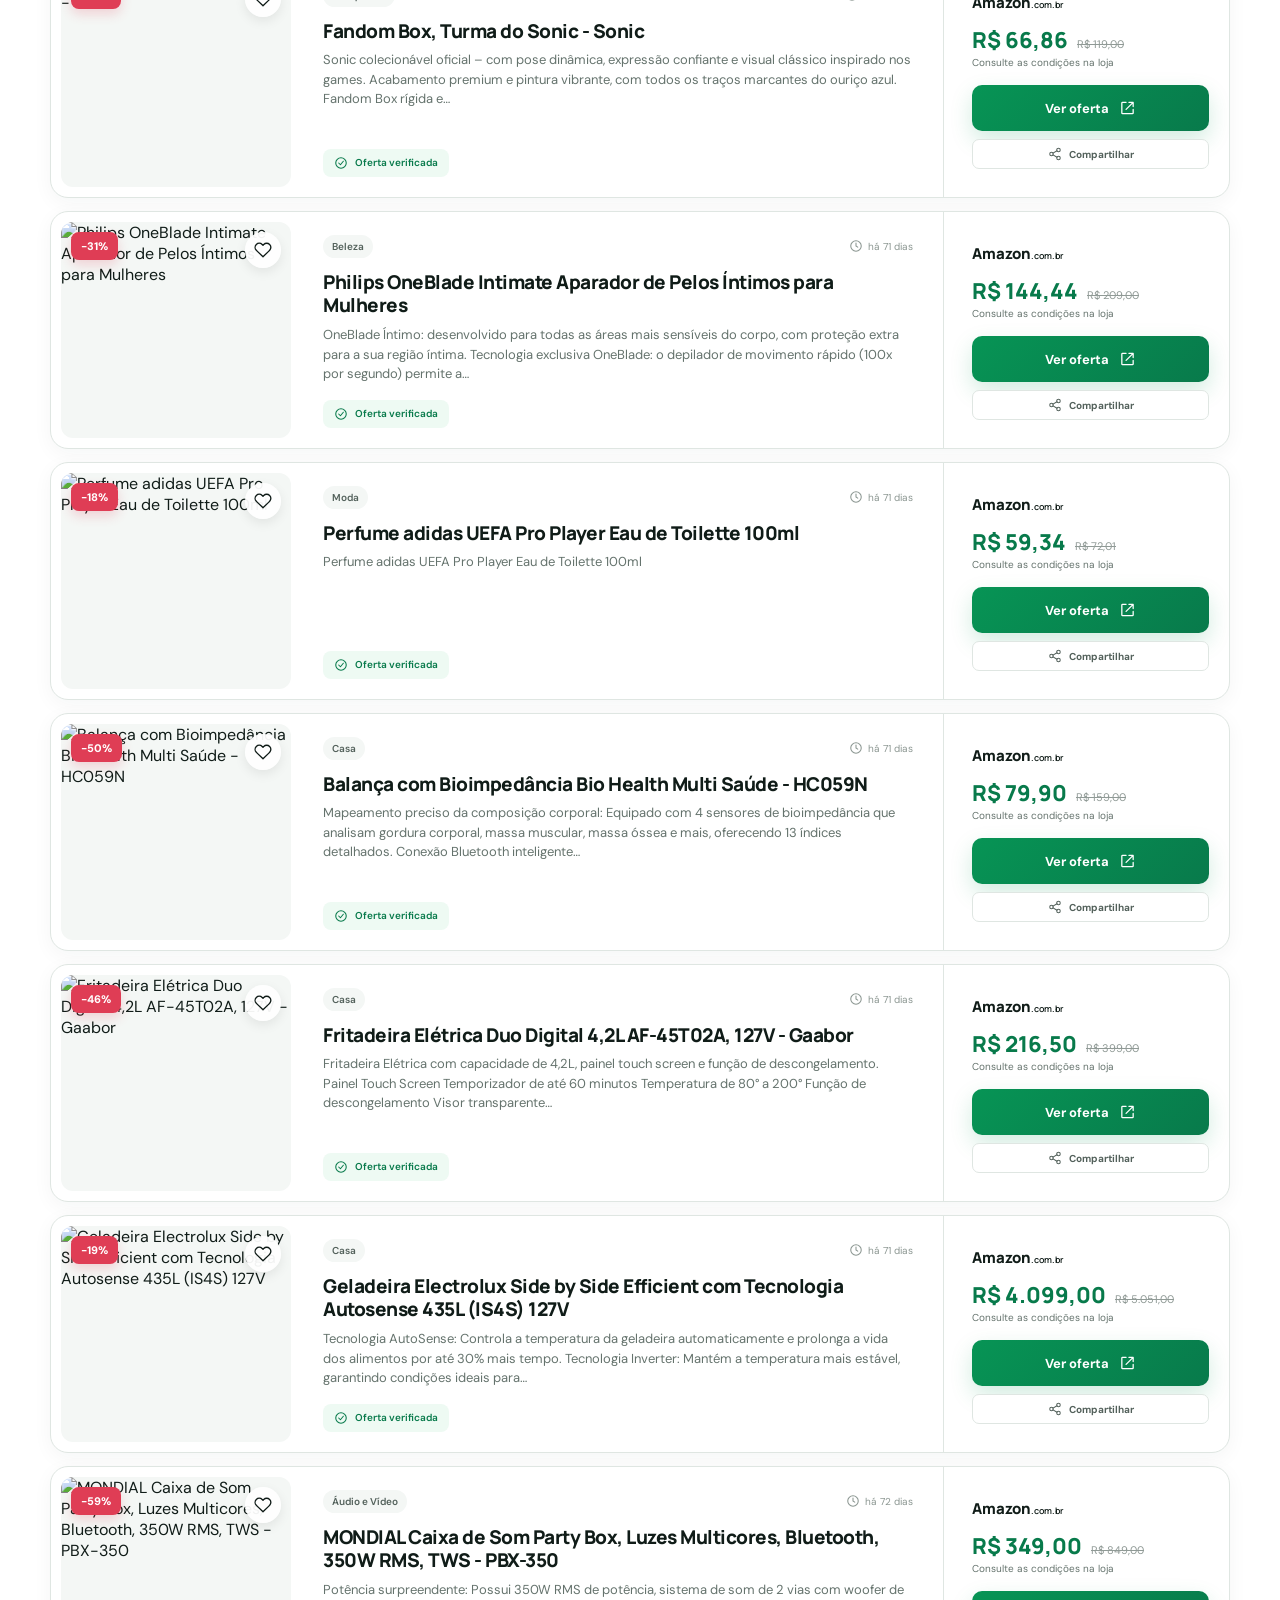
==== commit f30bf7b8: "Atualiza ofertas" ====
--- a/index.html
+++ b/index.html
@@ -54,15 +54,15 @@
     <link rel="preconnect" href="https://fonts.googleapis.com" />
     <link rel="preconnect" href="https://fonts.gstatic.com" crossorigin />
     <link href="https://fonts.googleapis.com/css2?family=DM+Sans:wght@400;500;600;700&family=Manrope:wght@600;700;800&display=swap" rel="stylesheet" />
-    <link rel="stylesheet" href="styles.css" />
+    <link rel="stylesheet" href="/styles.css" />
     <script src="/consent-init.js"></script>
     <script async src="https://pagead2.googlesyndication.com/pagead/js/adsbygoogle.js?client=ca-pub-1172426297315390" crossorigin="anonymous"></script>
     <script src="/analytics.js" defer></script>
   </head>
-  <body>
+  <body data-category="Todos">
     <header class="site-header">
       <div class="shell nav-wrap">
-        <a class="brand" href="#" aria-label="WiseOff, página inicial">
+        <a class="brand" href="/" aria-label="WiseOff, página inicial">
           <span>Wise<span>Off</span></span>
           <small>Escolha esperta.<br />Preço melhor.</small>
         </a>
@@ -134,7 +134,7 @@
         </div>
 
         <div class="filters" id="categorias">
-          <div class="category-list" id="categoryList" aria-label="Filtrar por categoria"></div>
+          <div class="category-list" id="categoryList" aria-label="Filtrar por categoria"><!-- STATIC_CATEGORIES --></div>
           <label class="sort-control">
             <span>Ordenar por</span>
             <select id="sortSelect">
@@ -146,7 +146,7 @@
           </label>
         </div>
 
-        <div class="product-list" id="productList" aria-live="polite" itemscope itemtype="https://schema.org/ItemList"></div>
+        <div class="product-list" id="productList" aria-live="polite" itemscope itemtype="https://schema.org/ItemList"><!-- STATIC_PRODUCTS --></div>
         <div class="empty-state" id="emptyState" hidden>
           <svg><use href="#icon-search" /></svg>
           <h3>Nenhuma oferta por aqui</h3>
@@ -173,7 +173,7 @@
 
     <footer>
       <div class="shell footer-wrap">
-        <a class="brand footer-brand" href="#"><span>Wise<span>Off</span></span></a>
+        <a class="brand footer-brand" href="/"><span>Wise<span>Off</span></span></a>
         <p>Boas escolhas para você gastar melhor.</p>
         <nav><a href="#ofertas">Ofertas</a><a href="mailto:contato@wisesolucoesti.com.br">Contato</a><a href="/privacidade.html">Privacidade</a></nav>
         <small>© 2026 WiseOff</small>
@@ -196,8 +196,8 @@
       <symbol id="icon-tag" viewBox="0 0 24 24"><path d="M20 13 13 20l-9-9V4h7l9 9Z"/><circle cx="8.5" cy="8.5" r="1"/></symbol>
     </svg>
 
-    <script src="products.js"></script>
-    <script src="app.js"></script>
-    <script src="sharing.js"></script>
+    <script src="/products.js"></script>
+    <script src="/app.js"></script>
+    <script src="/sharing.js"></script>
   </body>
 </html>
--- a/styles.css
+++ b/styles.css
@@ -99,7 +99,7 @@
 .results-meta b { color: var(--ink); }
 .filters { margin: 30px 0 22px; display: flex; align-items: center; justify-content: space-between; gap: 20px; }
 .category-list { display: flex; flex-wrap: wrap; gap: 8px; }
-.category-button { min-height: 38px; padding: 0 17px; display: inline-flex; align-items: center; gap: 7px; border: 1px solid var(--line); border-radius: 30px; color: #53615b; background: white; cursor: pointer; font-size: 12px; font-weight: 600; transition: .2s; }
+.category-button { min-height: 38px; padding: 0 17px; display: inline-flex; align-items: center; gap: 7px; border: 1px solid var(--line); border-radius: 30px; color: #53615b; background: white; cursor: pointer; font-size: 12px; font-weight: 600; text-decoration: none; transition: .2s; }
 .category-button svg { width: 15px; }
 .category-button:hover { border-color: var(--green-500); color: var(--green-700); }
 .category-button.active { border-color: var(--green-700); color: white; background: var(--green-700); box-shadow: 0 7px 18px rgba(8,122,75,.18); }
